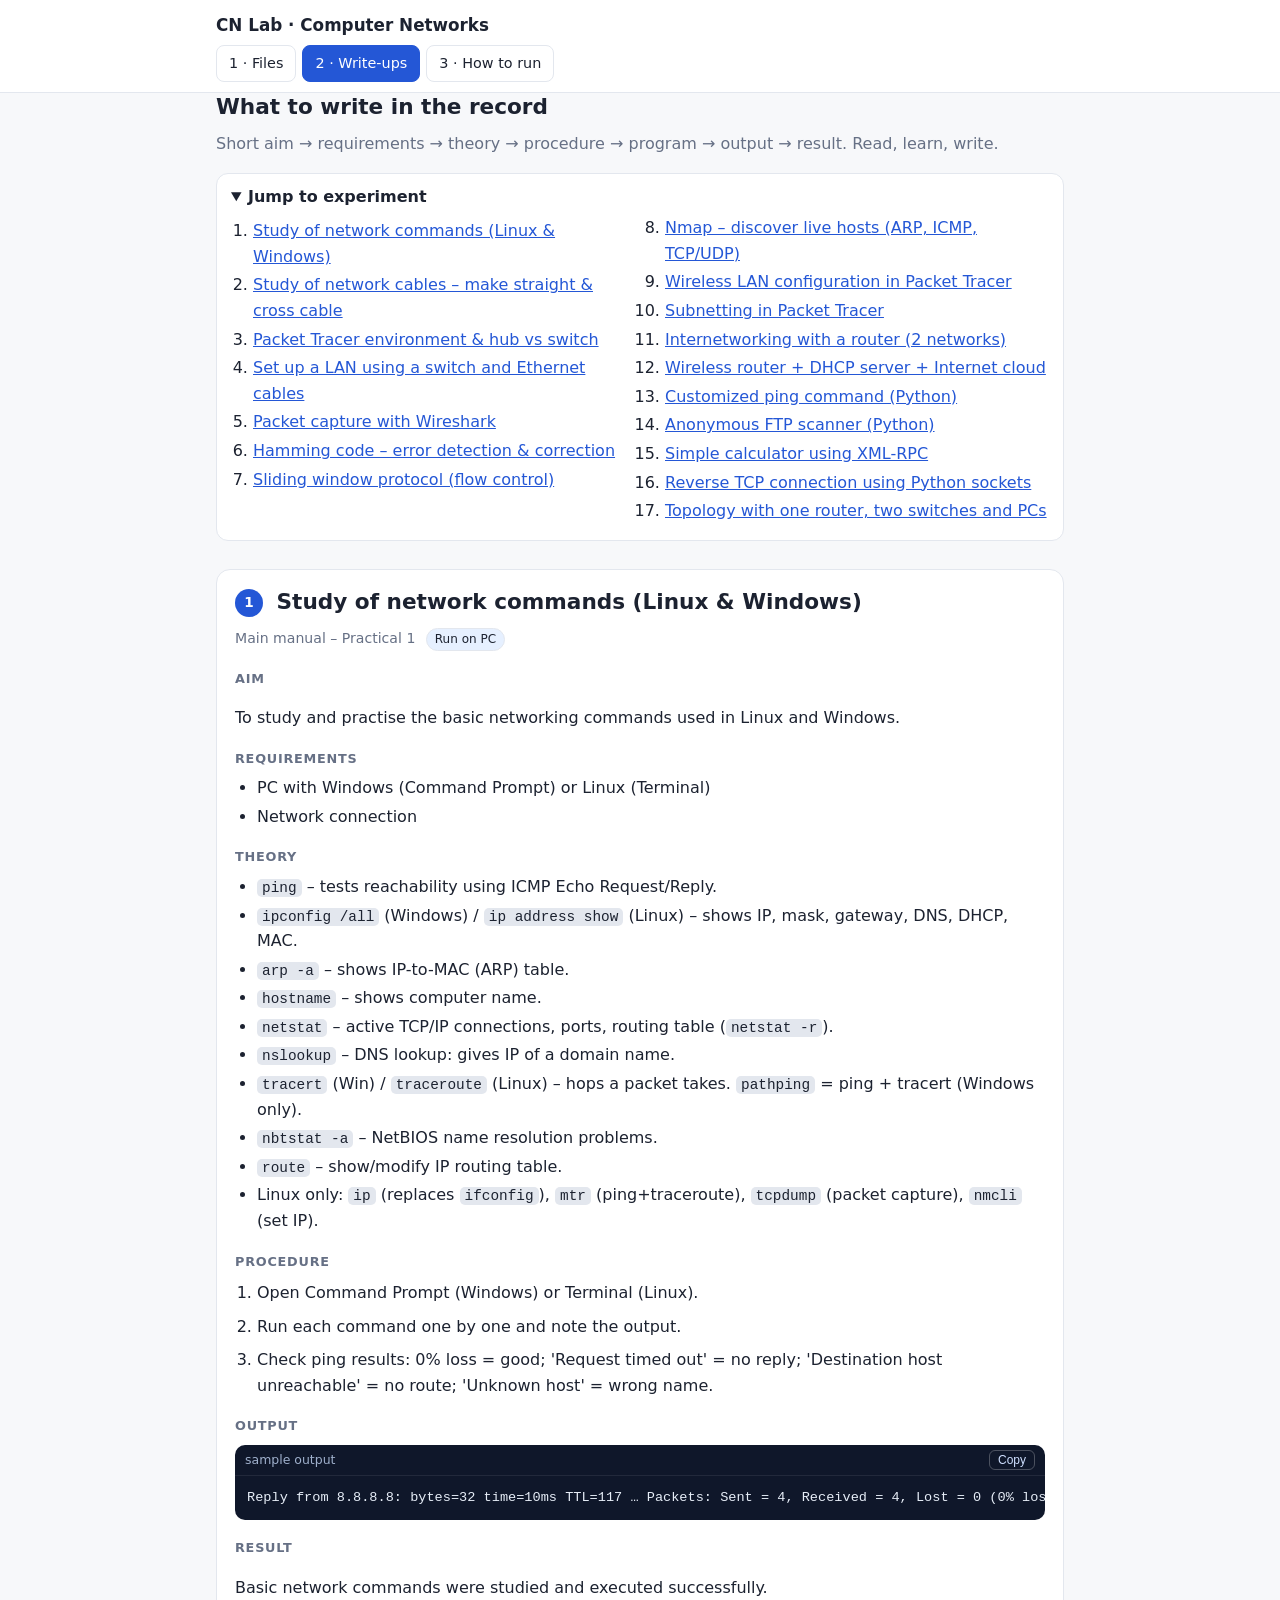
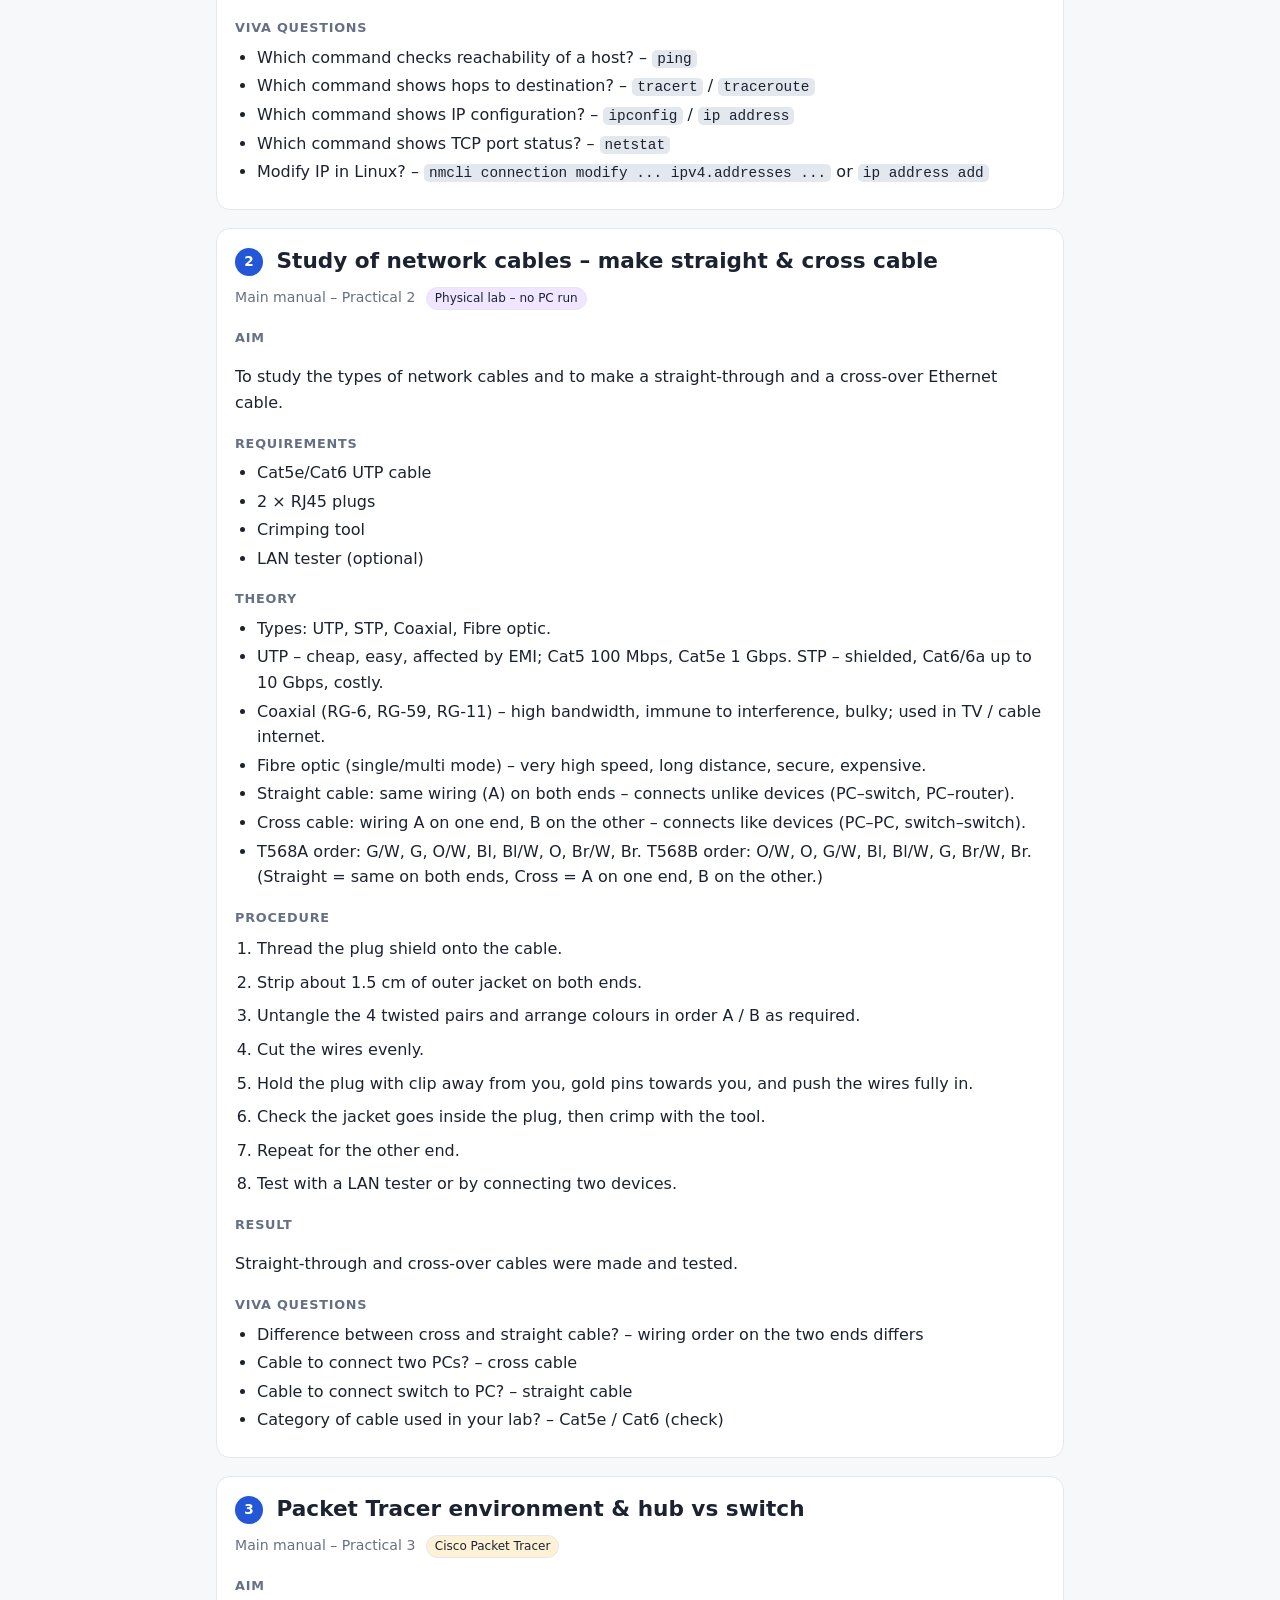
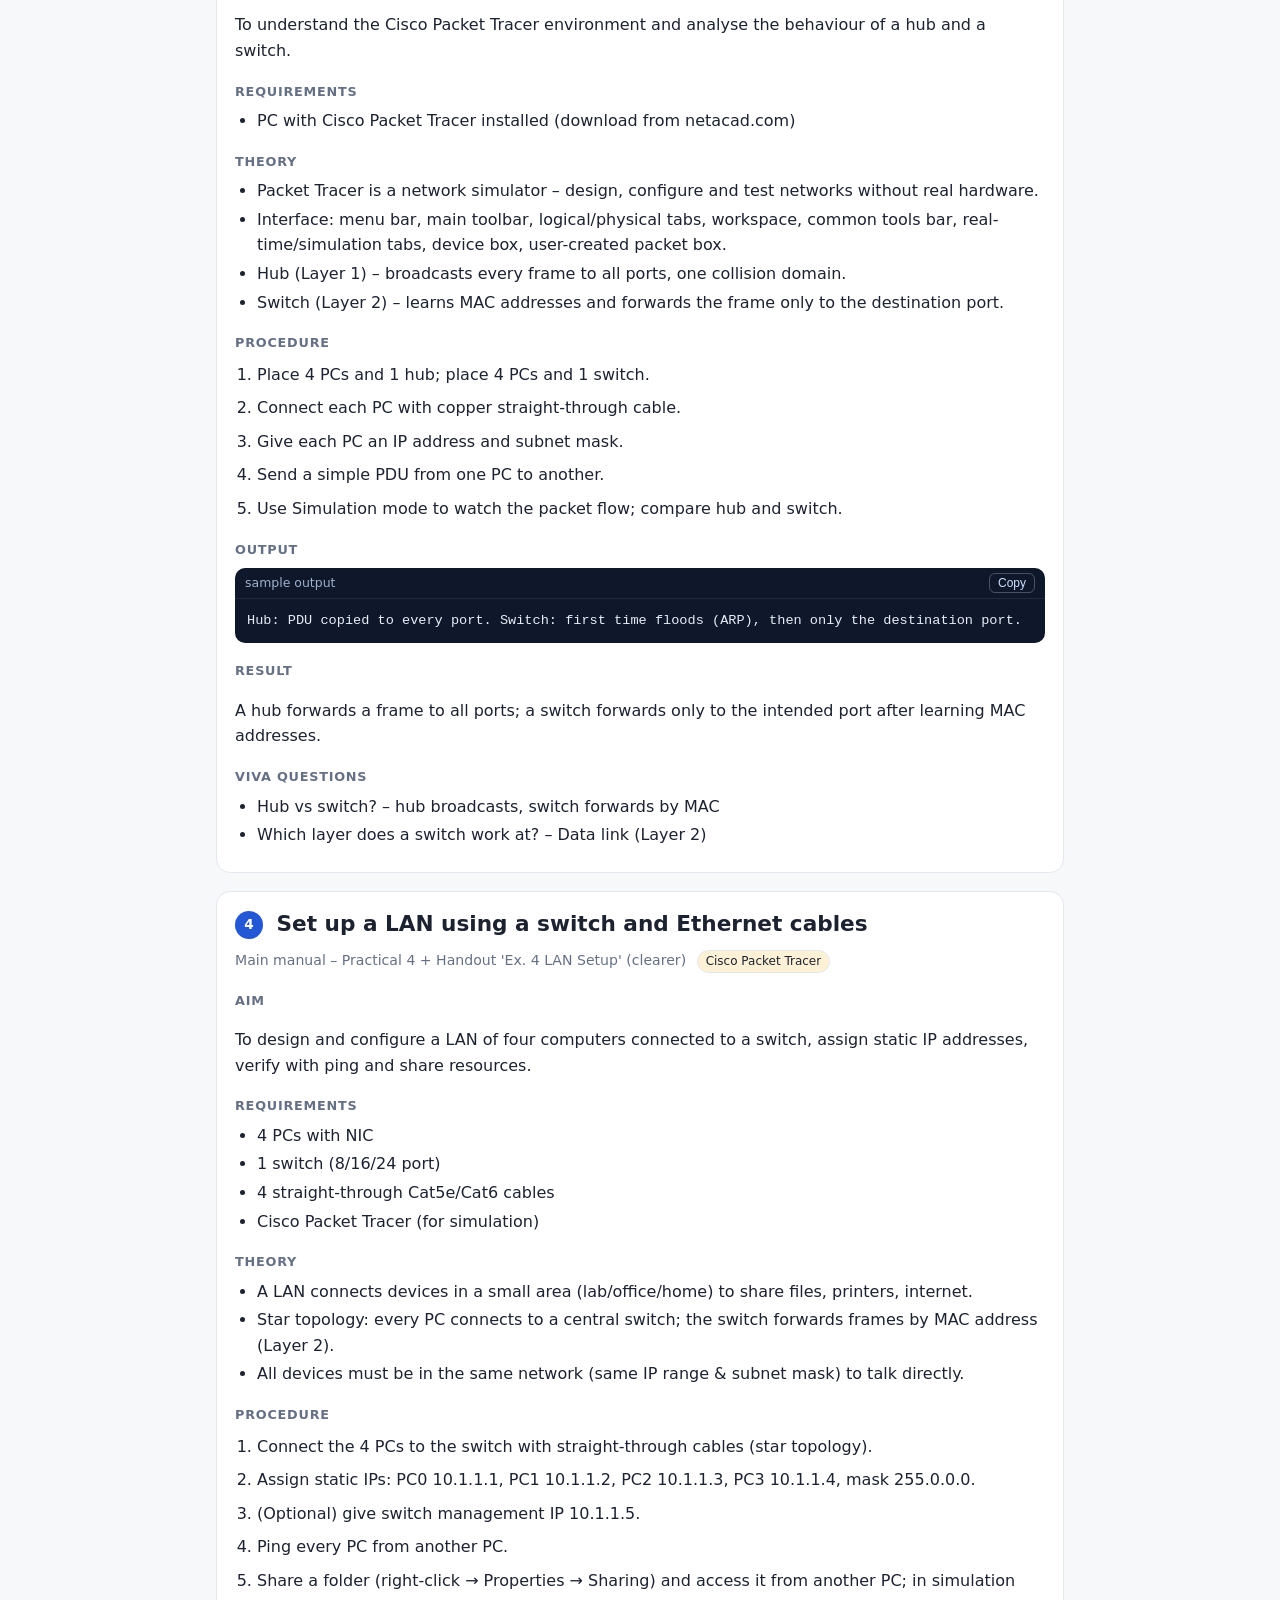
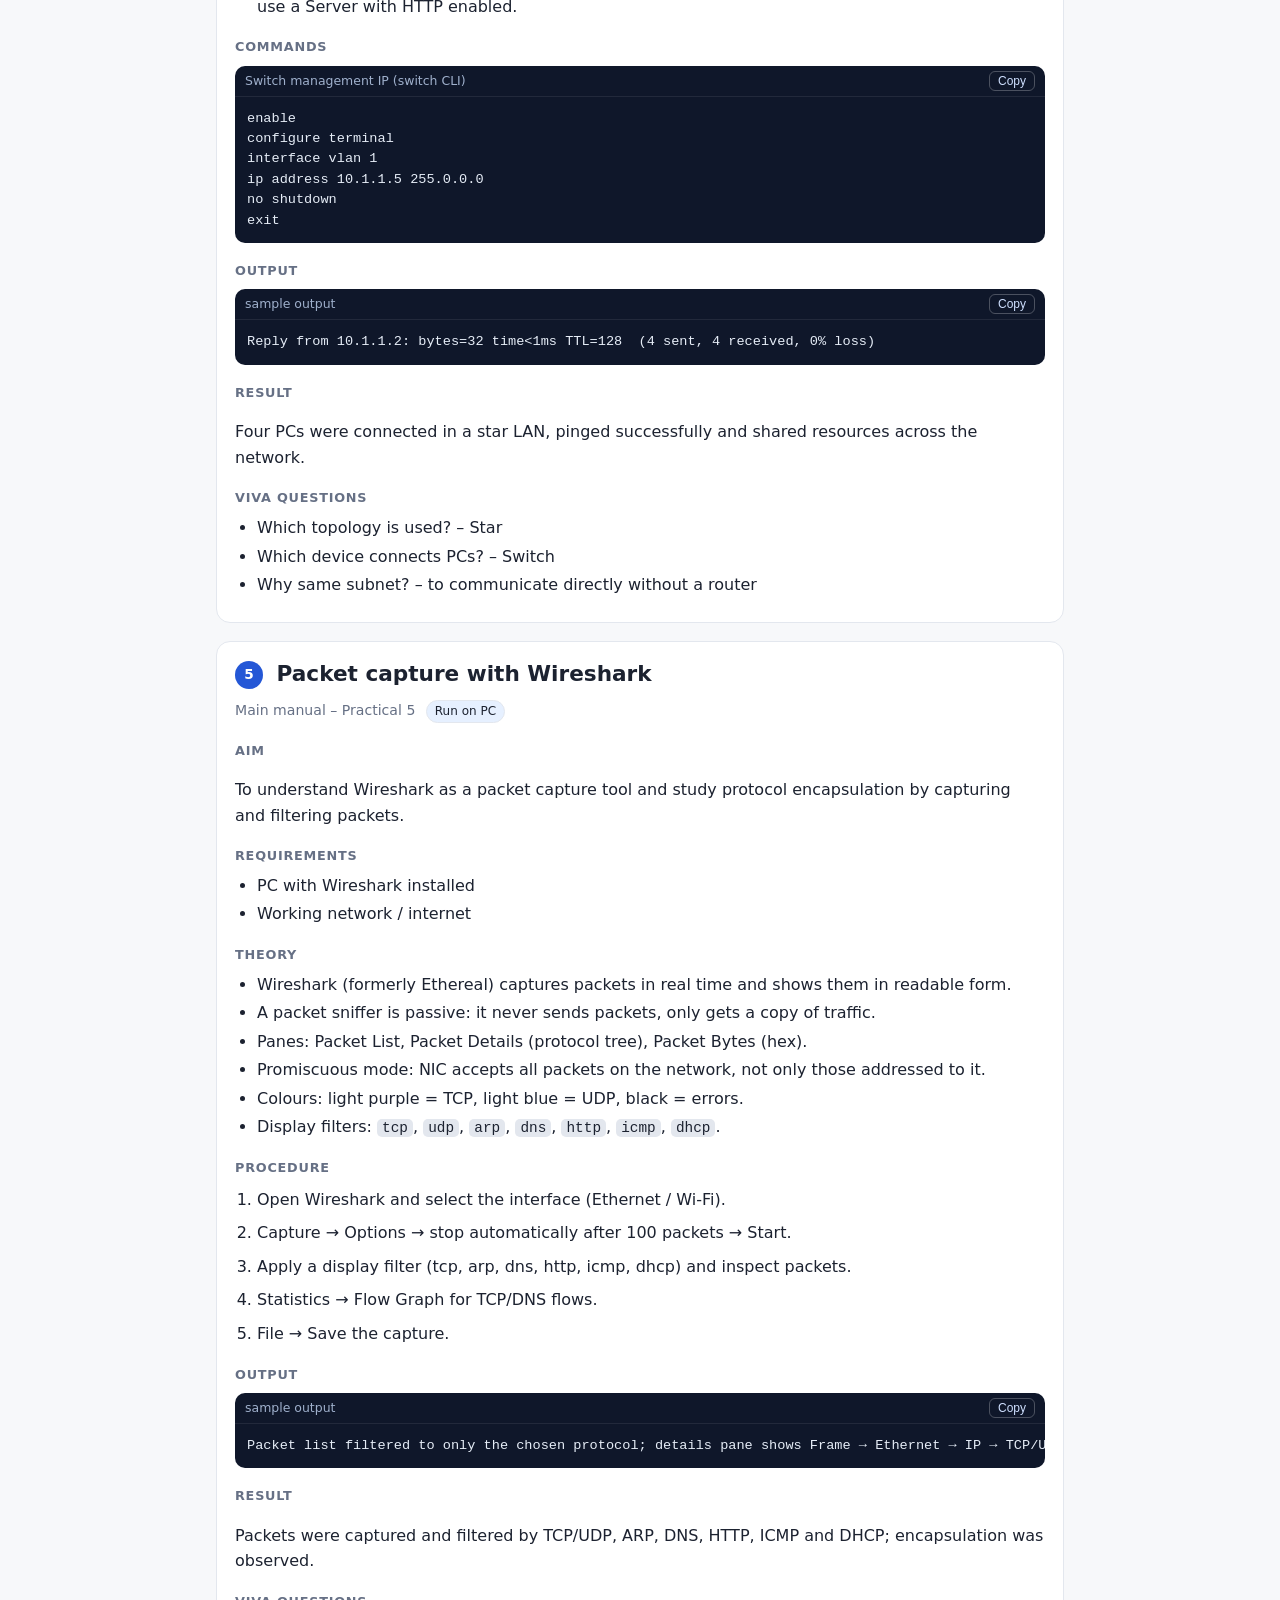
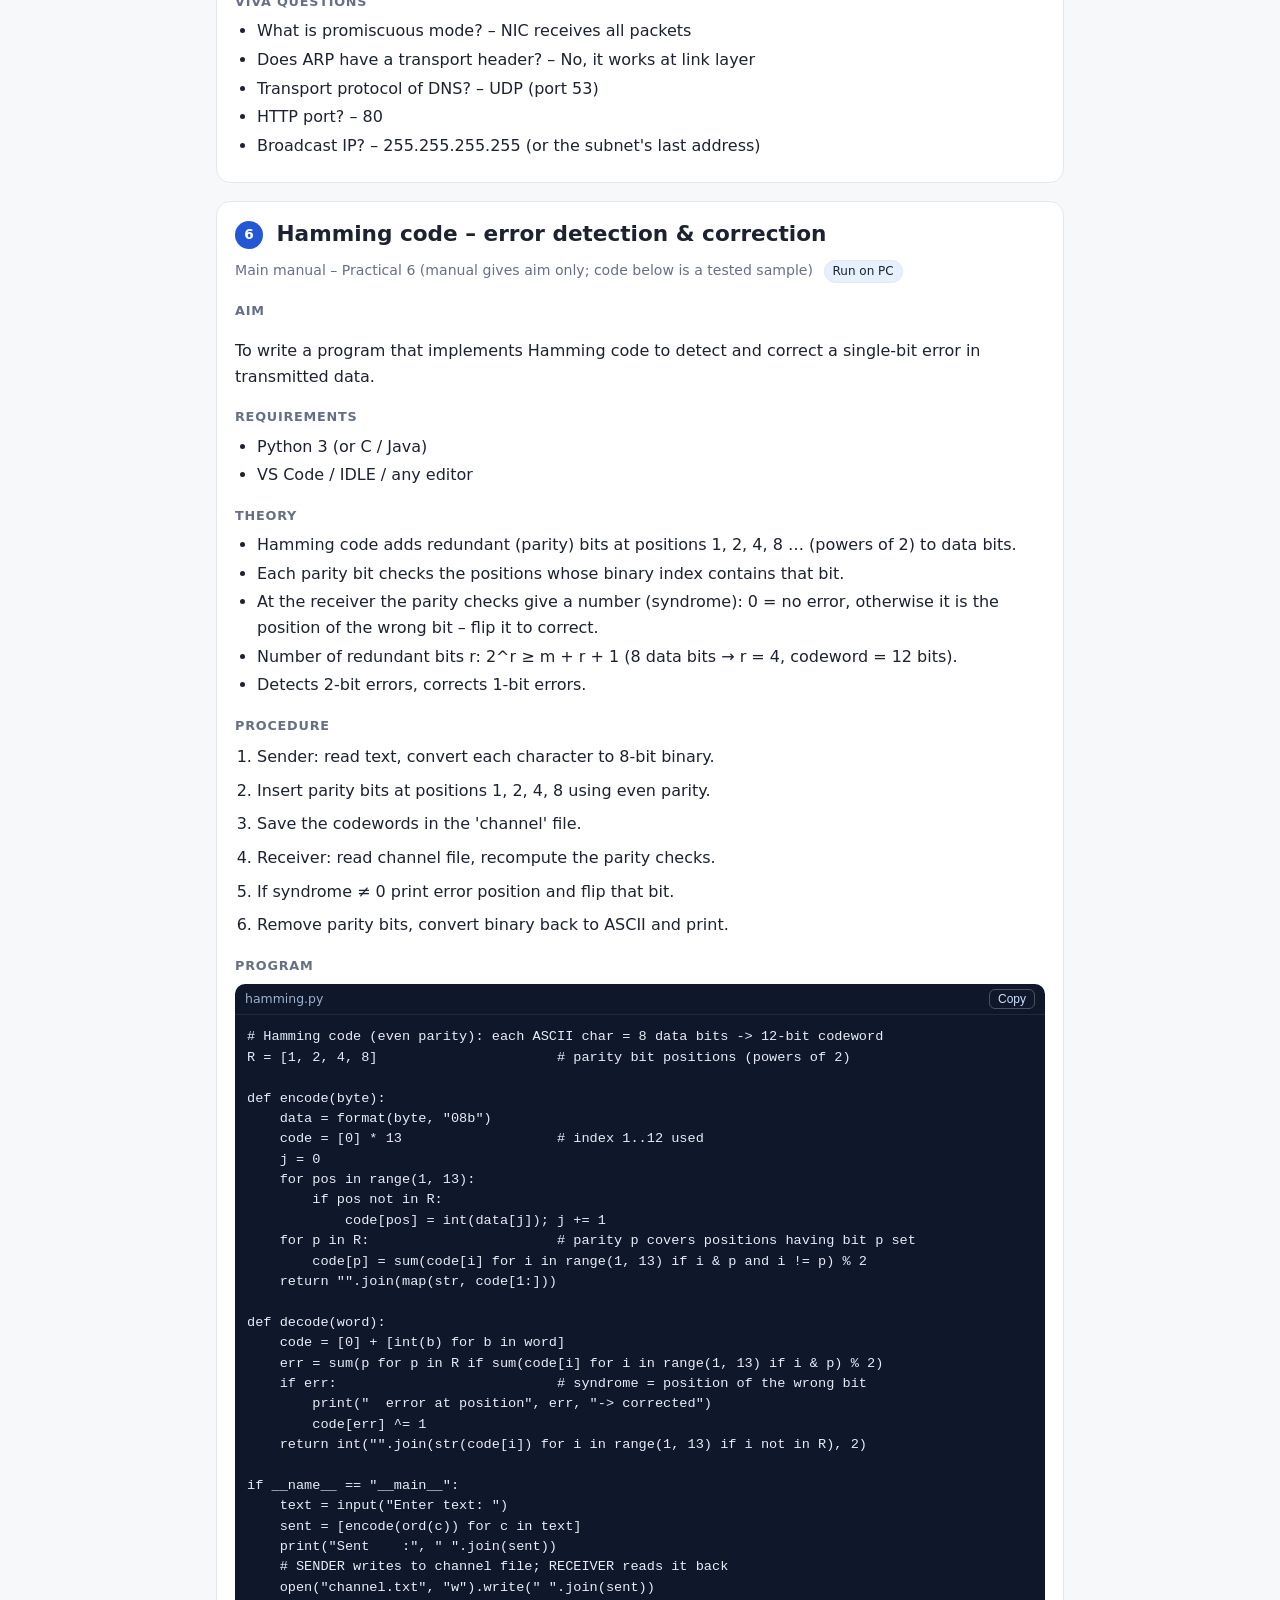
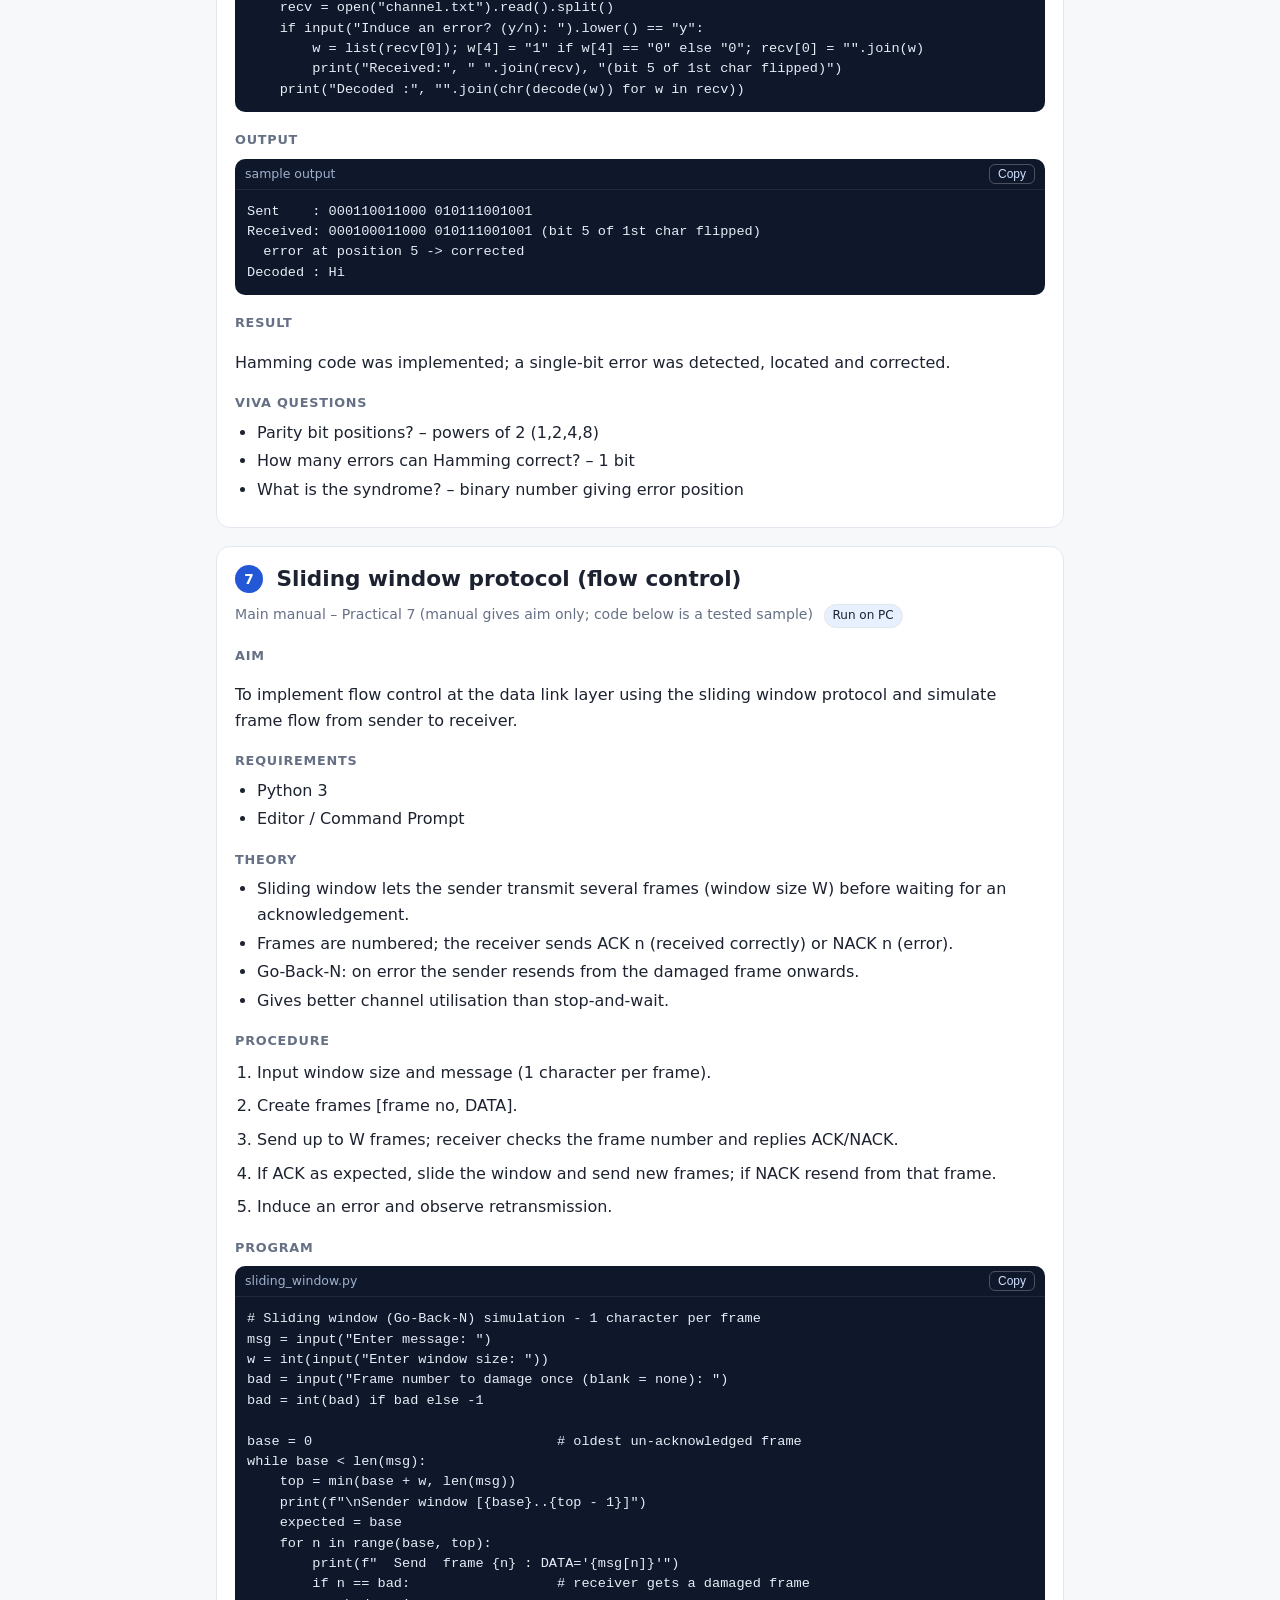
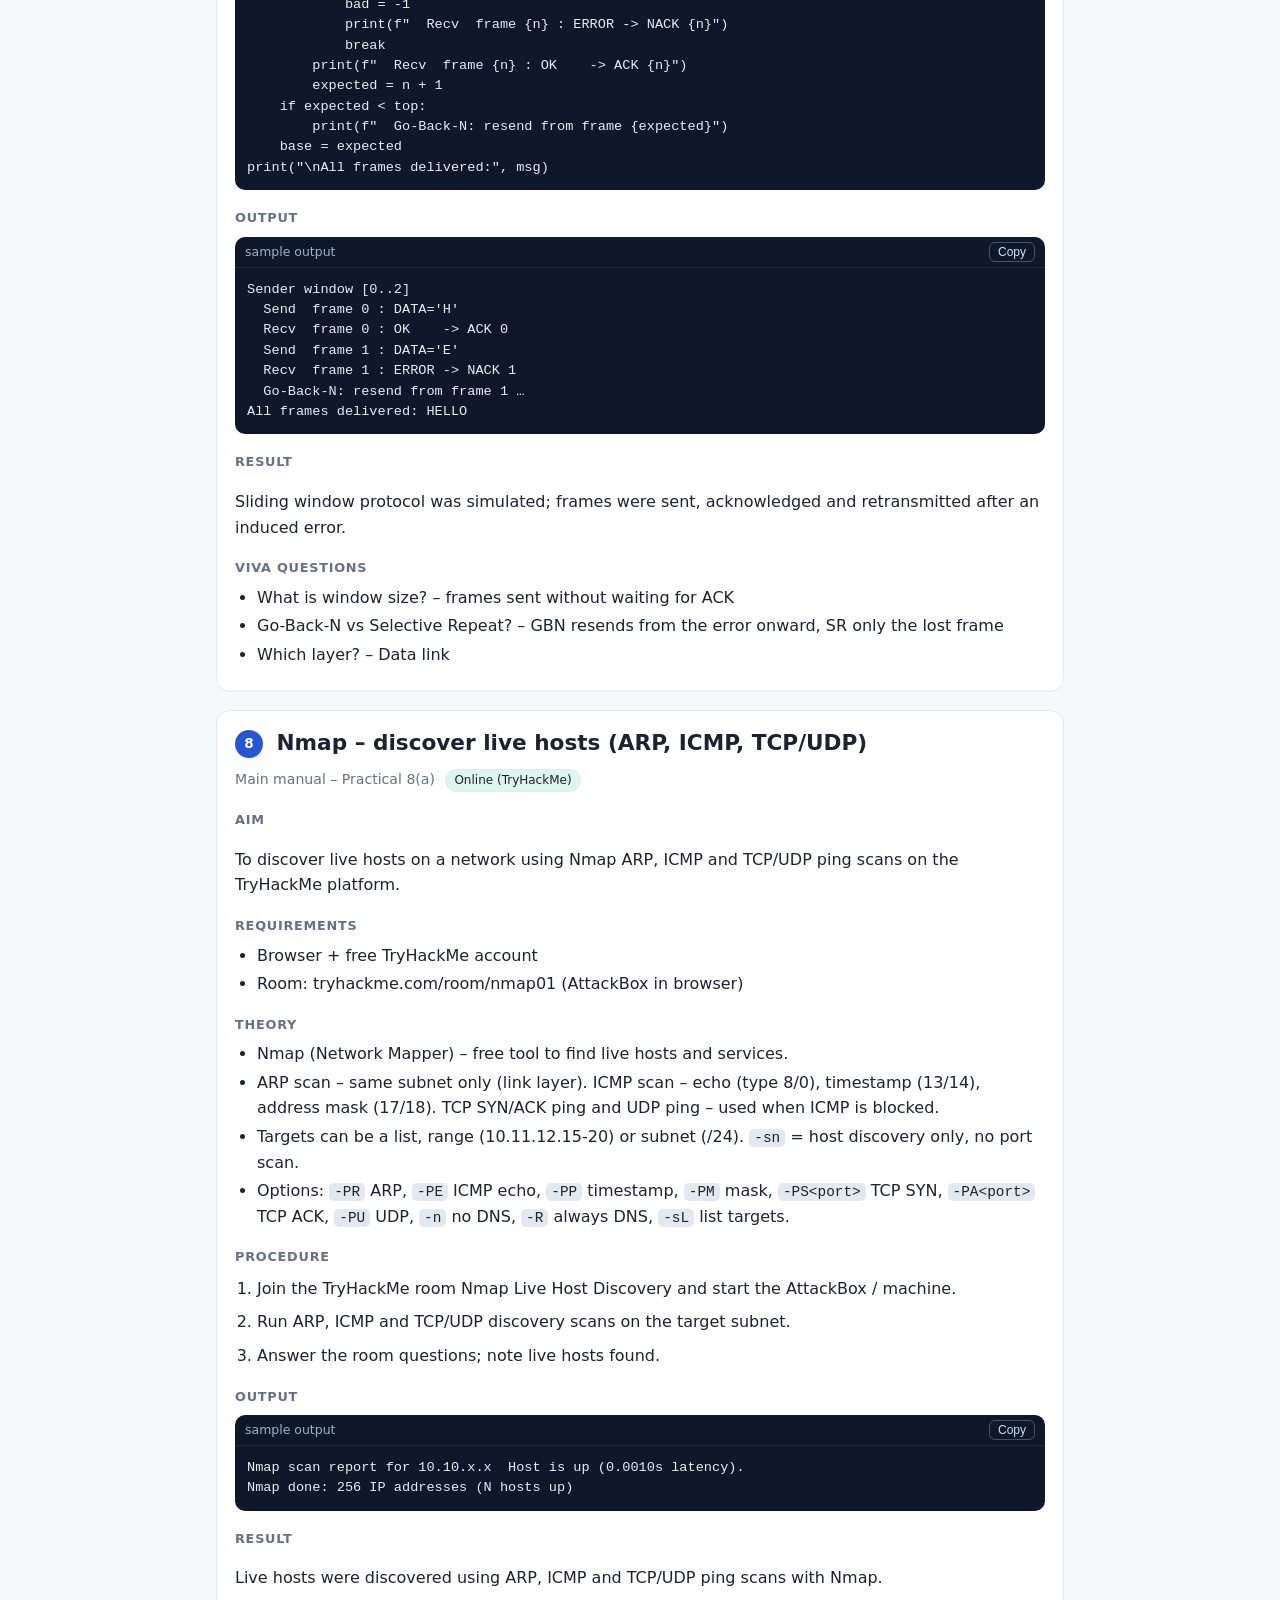
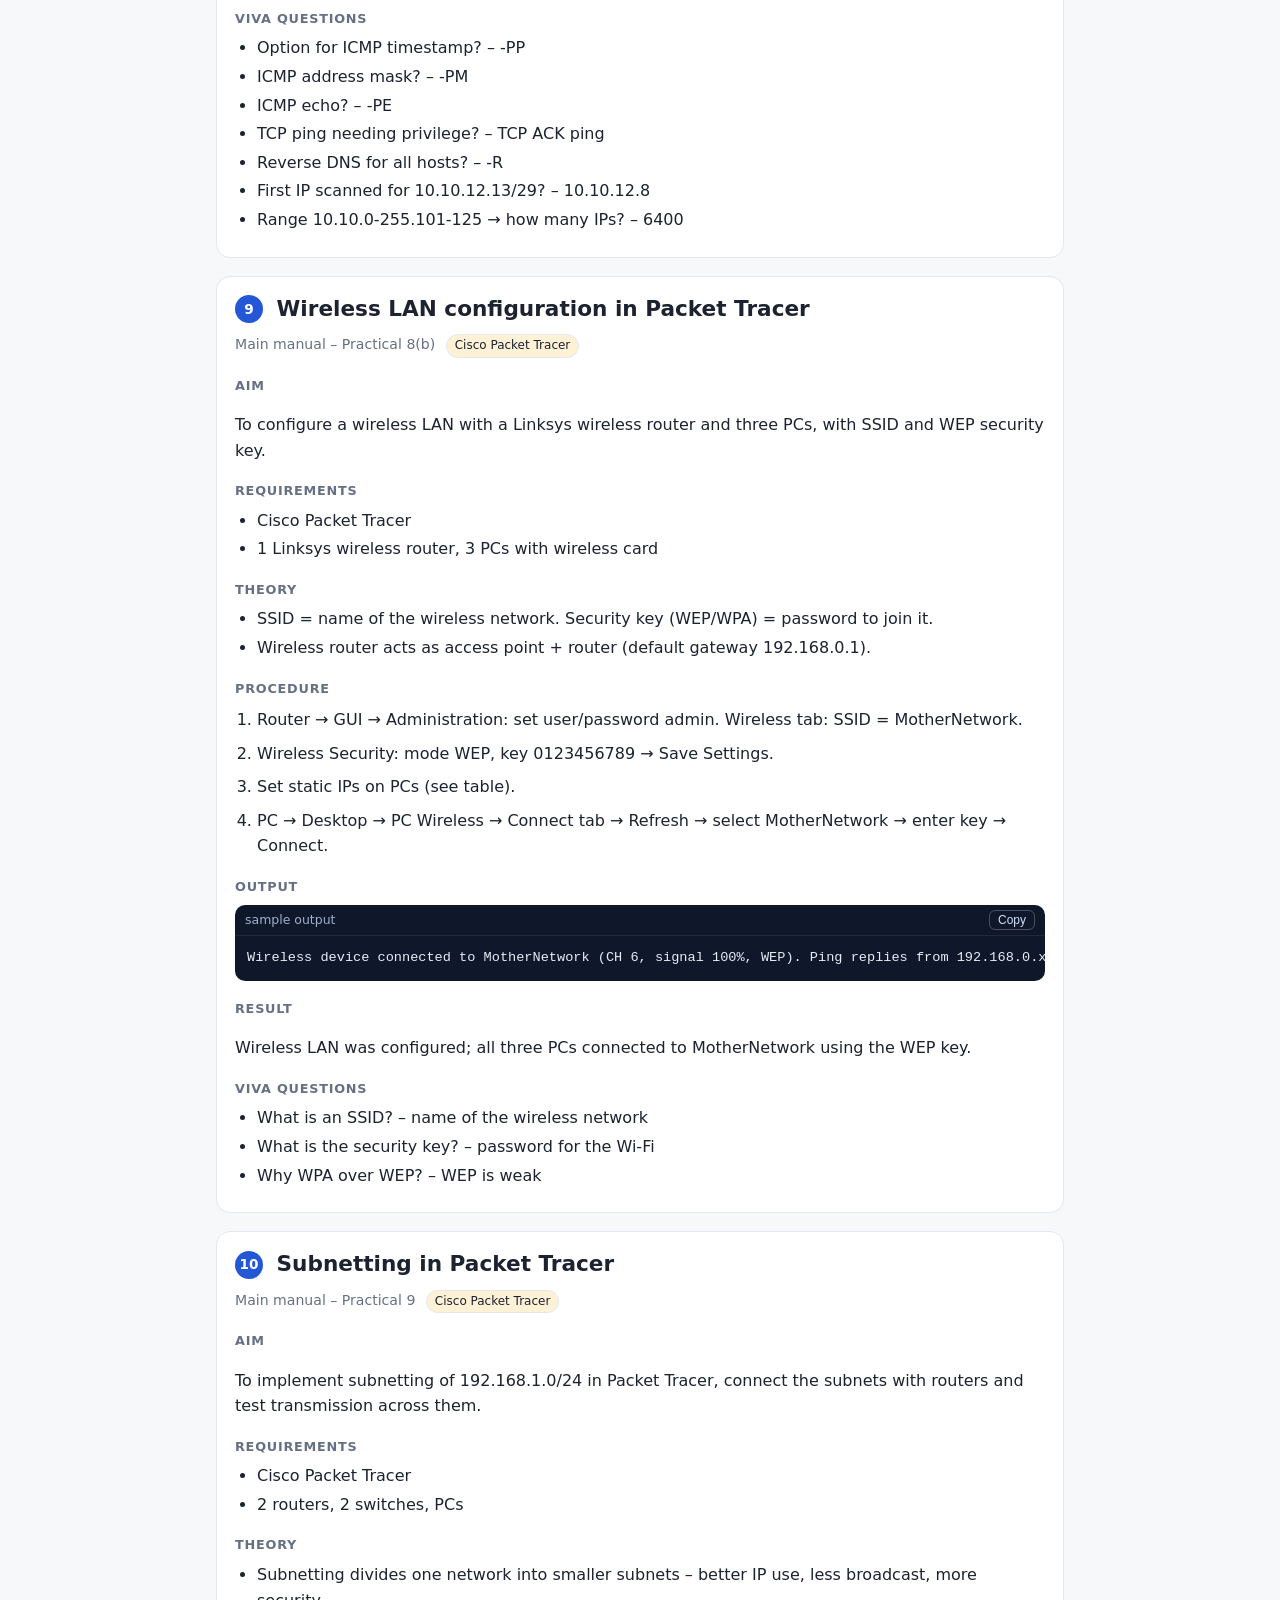
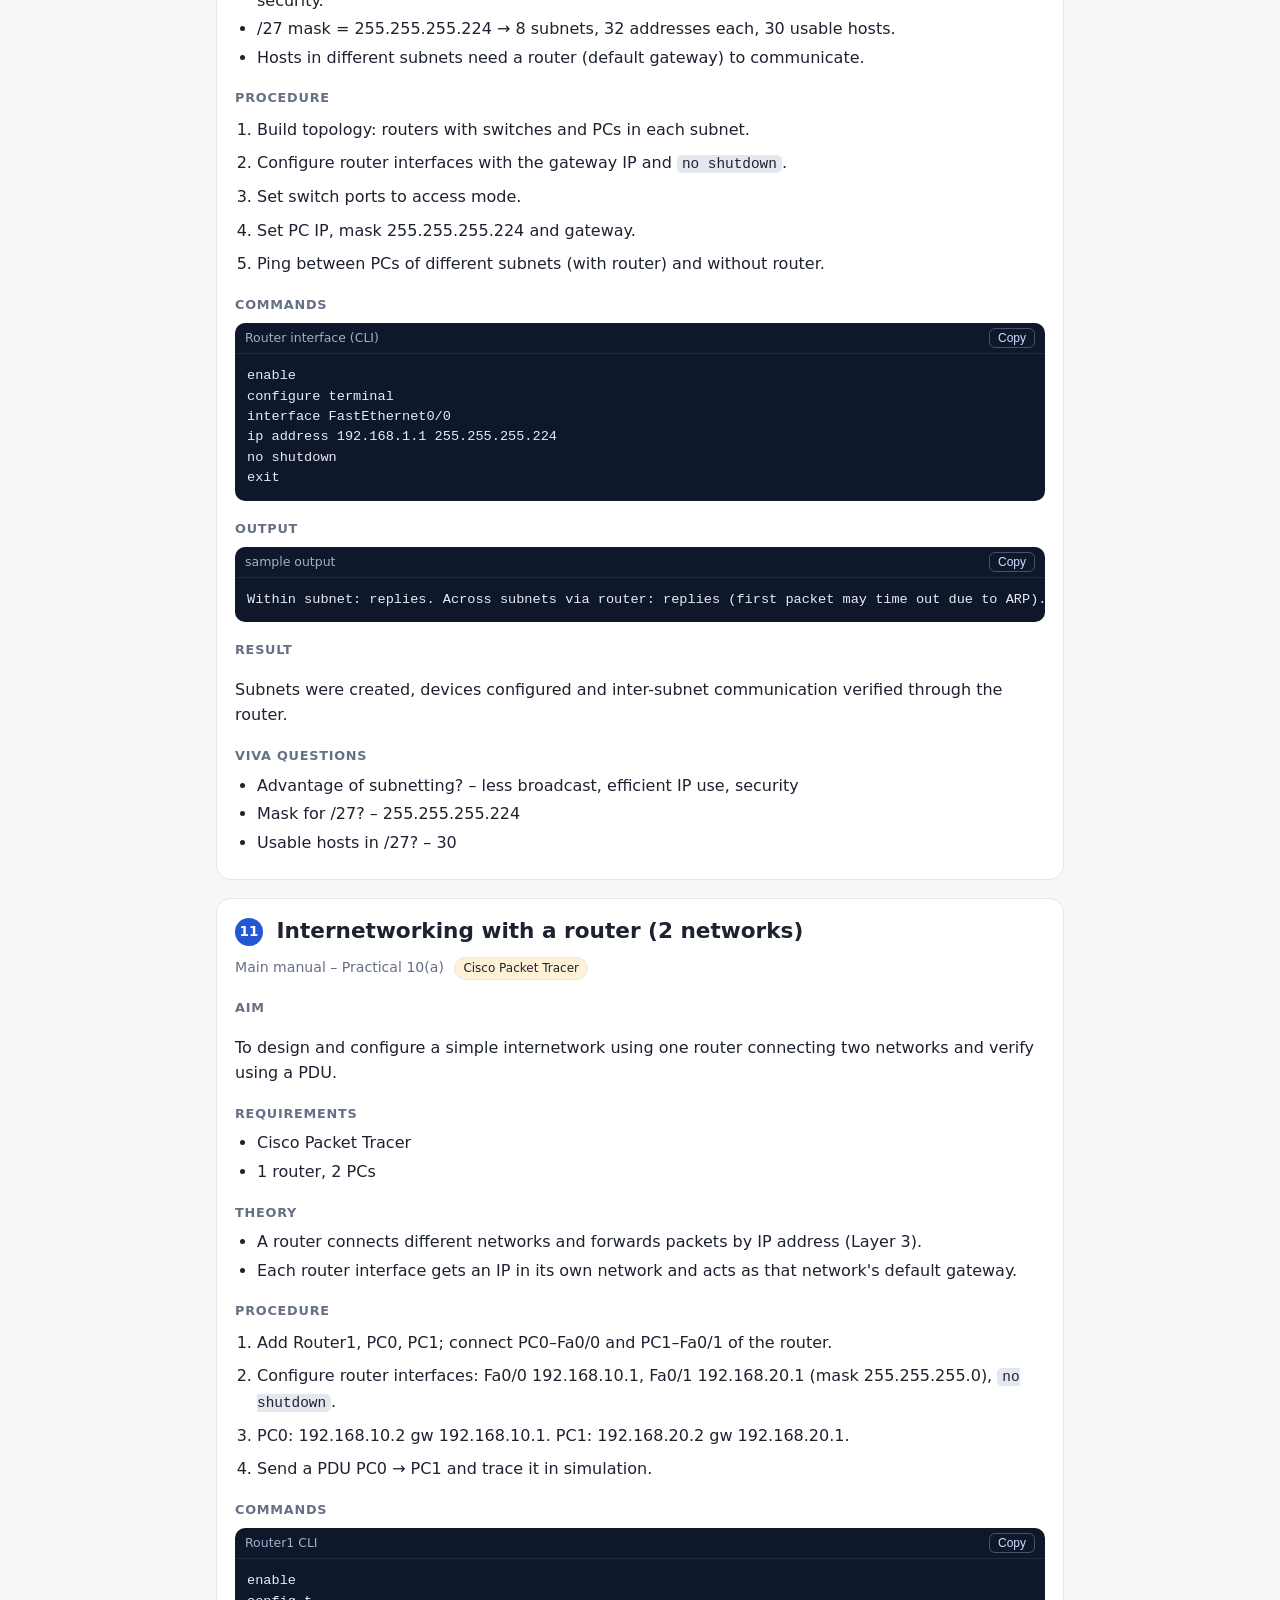
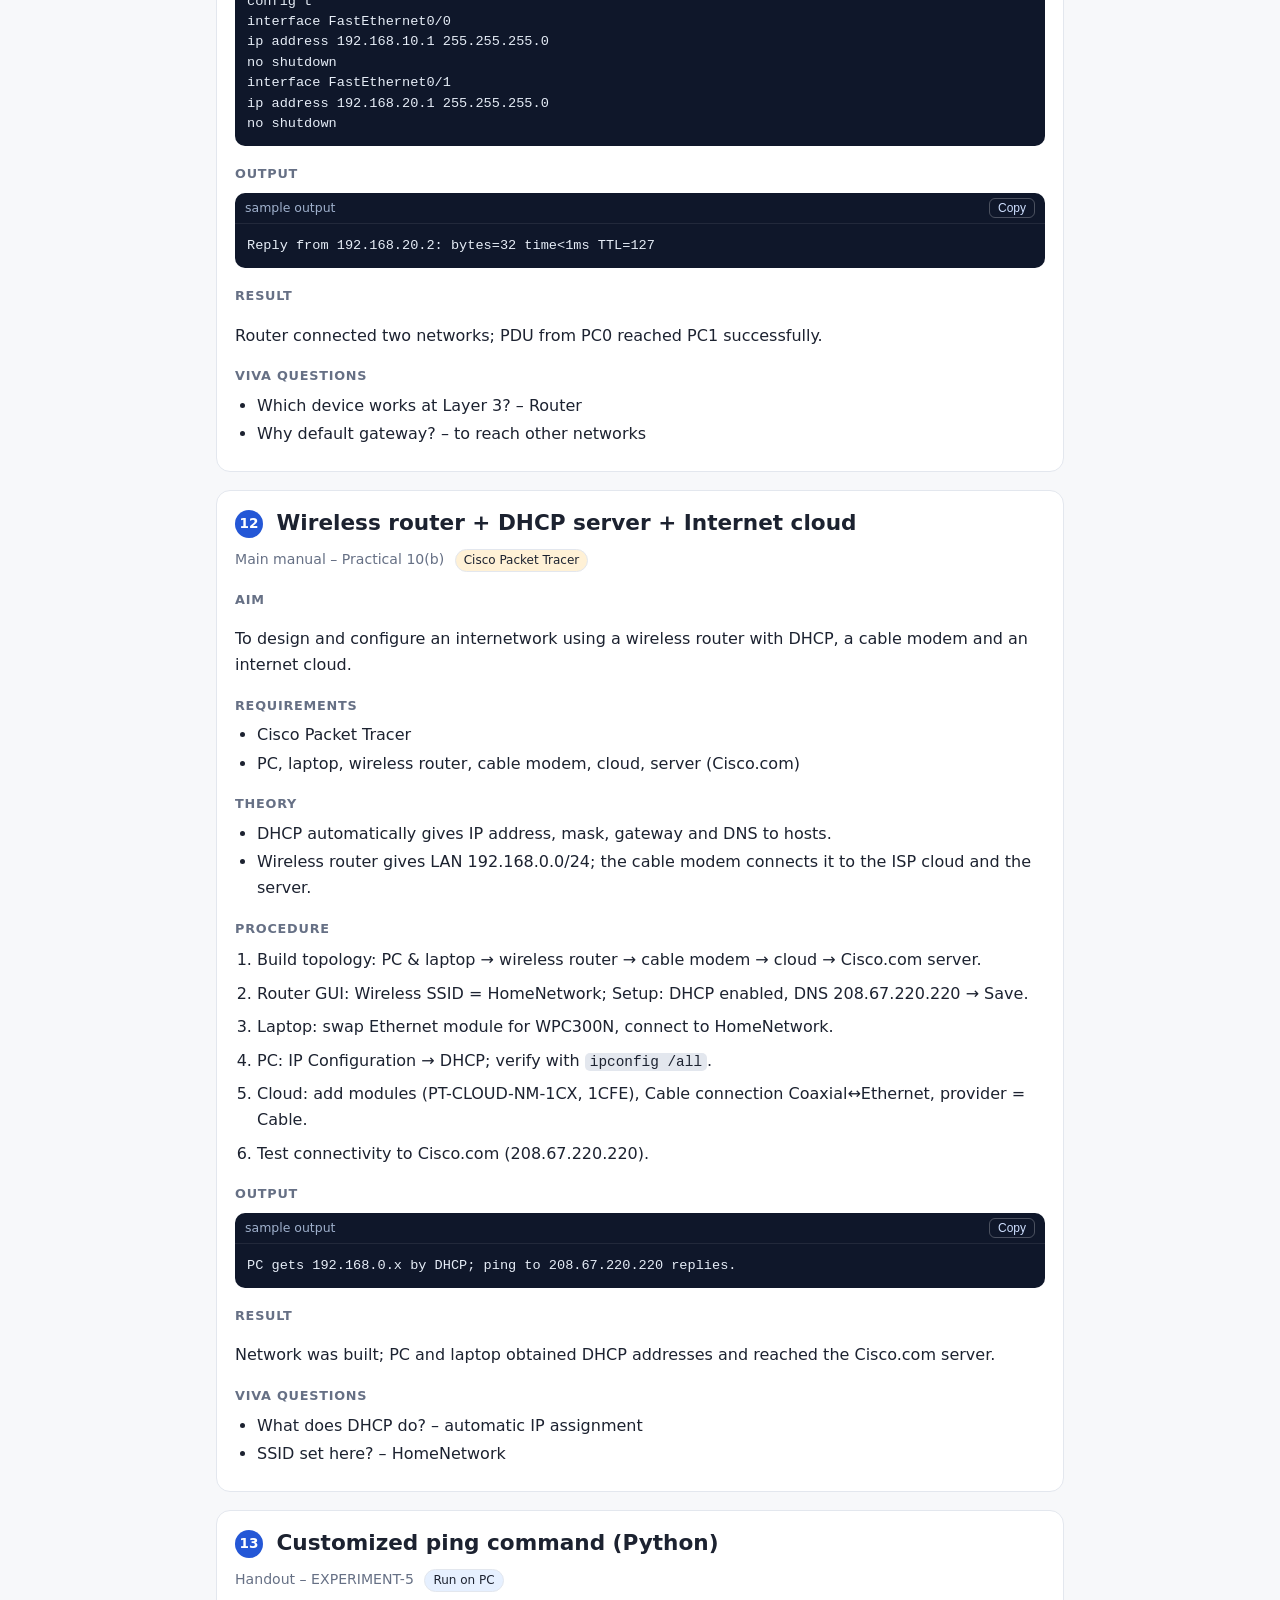
==== notes.html @ e19a977f "Add CN lab PDFs, write-ups and run steps Co-Authored-By: Claude Sonnet 5.5 <noreply@anthropic.com>" ====
<!doctype html>
<html lang="en"><head><meta charset="utf-8">
<meta name="viewport" content="width=device-width,initial-scale=1">
<title>CN Lab – Write-ups</title>
<meta name="description" content="Short aim, theory, procedure and result for each experiment">
<link rel="stylesheet" href="style.css">
</head><body>
<header><div class="wrap"><h1>CN Lab · Computer Networks</h1>
<nav><a href="index.html">1 · Files</a><a href="notes.html" class=on>2 · Write-ups</a><a href="steps.html">3 · How to run</a></nav></div></header>
<main class="wrap">

<section><h2>What to write in the record</h2>
<p class="lead">Short aim → requirements → theory → procedure → program → output → result. Read, learn, write.</p>
<details open><summary>Jump to experiment</summary><ol class="toc"><li><a href="#m1">Study of network commands (Linux &amp; Windows)</a></li><li><a href="#m2">Study of network cables – make straight &amp; cross cable</a></li><li><a href="#m3">Packet Tracer environment &amp; hub vs switch</a></li><li><a href="#m4">Set up a LAN using a switch and Ethernet cables</a></li><li><a href="#m5">Packet capture with Wireshark</a></li><li><a href="#m6">Hamming code – error detection &amp; correction</a></li><li><a href="#m7">Sliding window protocol (flow control)</a></li><li><a href="#m8">Nmap – discover live hosts (ARP, ICMP, TCP/UDP)</a></li><li><a href="#m9">Wireless LAN configuration in Packet Tracer</a></li><li><a href="#m10">Subnetting in Packet Tracer</a></li><li><a href="#m11">Internetworking with a router (2 networks)</a></li><li><a href="#m12">Wireless router + DHCP server + Internet cloud</a></li><li><a href="#h5">Customized ping command (Python)</a></li><li><a href="#h6">Anonymous FTP scanner (Python)</a></li><li><a href="#h7">Simple calculator using XML-RPC</a></li><li><a href="#h8">Reverse TCP connection using Python sockets</a></li><li><a href="#h9">Topology with one router, two switches and PCs</a></li></ol></details>
</section>
<article class="exp" id="m1"><h2><span class="num">1</span> Study of network commands (Linux &amp; Windows)</h2><p class="src">Main manual – Practical 1 <span class="tag k-pc">Run on PC</span></p><h3>Aim</h3><p>To study and practise the basic networking commands used in Linux and Windows.</p><h3>Requirements</h3><ul><li>PC with Windows (Command Prompt) or Linux (Terminal)</li><li>Network connection</li></ul><h3>Theory</h3><ul><li><code>ping</code> – tests reachability using ICMP Echo Request/Reply.</li><li><code>ipconfig /all</code> (Windows) / <code>ip address show</code> (Linux) – shows IP, mask, gateway, DNS, DHCP, MAC.</li><li><code>arp -a</code> – shows IP-to-MAC (ARP) table.</li><li><code>hostname</code> – shows computer name.</li><li><code>netstat</code> – active TCP/IP connections, ports, routing table (<code>netstat -r</code>).</li><li><code>nslookup</code> – DNS lookup: gives IP of a domain name.</li><li><code>tracert</code> (Win) / <code>traceroute</code> (Linux) – hops a packet takes. <code>pathping</code> = ping + tracert (Windows only).</li><li><code>nbtstat -a</code> – NetBIOS name resolution problems.</li><li><code>route</code> – show/modify IP routing table.</li><li>Linux only: <code>ip</code> (replaces <code>ifconfig</code>), <code>mtr</code> (ping+traceroute), <code>tcpdump</code> (packet capture), <code>nmcli</code> (set IP).</li></ul><h3>Procedure</h3><ol class='steps'><li>Open Command Prompt (Windows) or Terminal (Linux).</li><li>Run each command one by one and note the output.</li><li>Check ping results: 0% loss = good; 'Request timed out' = no reply; 'Destination host unreachable' = no route; 'Unknown host' = wrong name.</li></ol><h3>Output</h3><div class="code"><div class="code-h"><span>sample output</span><button type="button" class="copy">Copy</button></div><pre>Reply from 8.8.8.8: bytes=32 time=10ms TTL=117 … Packets: Sent = 4, Received = 4, Lost = 0 (0% loss)</pre></div><h3>Result</h3><p>Basic network commands were studied and executed successfully.</p><h3>Viva questions</h3><ul><li>Which command checks reachability of a host? – <code>ping</code></li><li>Which command shows hops to destination? – <code>tracert</code> / <code>traceroute</code></li><li>Which command shows IP configuration? – <code>ipconfig</code> / <code>ip address</code></li><li>Which command shows TCP port status? – <code>netstat</code></li><li>Modify IP in Linux? – <code>nmcli connection modify ... ipv4.addresses ...</code> or <code>ip address add</code></li></ul></article><article class="exp" id="m2"><h2><span class="num">2</span> Study of network cables – make straight &amp; cross cable</h2><p class="src">Main manual – Practical 2 <span class="tag k-ph">Physical lab – no PC run</span></p><h3>Aim</h3><p>To study the types of network cables and to make a straight-through and a cross-over Ethernet cable.</p><h3>Requirements</h3><ul><li>Cat5e/Cat6 UTP cable</li><li>2 × RJ45 plugs</li><li>Crimping tool</li><li>LAN tester (optional)</li></ul><h3>Theory</h3><ul><li>Types: UTP, STP, Coaxial, Fibre optic.</li><li>UTP – cheap, easy, affected by EMI; Cat5 100 Mbps, Cat5e 1 Gbps. STP – shielded, Cat6/6a up to 10 Gbps, costly.</li><li>Coaxial (RG-6, RG-59, RG-11) – high bandwidth, immune to interference, bulky; used in TV / cable internet.</li><li>Fibre optic (single/multi mode) – very high speed, long distance, secure, expensive.</li><li>Straight cable: same wiring (A) on both ends – connects unlike devices (PC–switch, PC–router).</li><li>Cross cable: wiring A on one end, B on the other – connects like devices (PC–PC, switch–switch).</li><li>T568A order: G/W, G, O/W, Bl, Bl/W, O, Br/W, Br. T568B order: O/W, O, G/W, Bl, Bl/W, G, Br/W, Br. (Straight = same on both ends, Cross = A on one end, B on the other.)</li></ul><h3>Procedure</h3><ol class='steps'><li>Thread the plug shield onto the cable.</li><li>Strip about 1.5 cm of outer jacket on both ends.</li><li>Untangle the 4 twisted pairs and arrange colours in order A / B as required.</li><li>Cut the wires evenly.</li><li>Hold the plug with clip away from you, gold pins towards you, and push the wires fully in.</li><li>Check the jacket goes inside the plug, then crimp with the tool.</li><li>Repeat for the other end.</li><li>Test with a LAN tester or by connecting two devices.</li></ol><h3>Result</h3><p>Straight-through and cross-over cables were made and tested.</p><h3>Viva questions</h3><ul><li>Difference between cross and straight cable? – wiring order on the two ends differs</li><li>Cable to connect two PCs? – cross cable</li><li>Cable to connect switch to PC? – straight cable</li><li>Category of cable used in your lab? – Cat5e / Cat6 (check)</li></ul></article><article class="exp" id="m3"><h2><span class="num">3</span> Packet Tracer environment &amp; hub vs switch</h2><p class="src">Main manual – Practical 3 <span class="tag k-pt">Cisco Packet Tracer</span></p><h3>Aim</h3><p>To understand the Cisco Packet Tracer environment and analyse the behaviour of a hub and a switch.</p><h3>Requirements</h3><ul><li>PC with Cisco Packet Tracer installed (download from netacad.com)</li></ul><h3>Theory</h3><ul><li>Packet Tracer is a network simulator – design, configure and test networks without real hardware.</li><li>Interface: menu bar, main toolbar, logical/physical tabs, workspace, common tools bar, real-time/simulation tabs, device box, user-created packet box.</li><li>Hub (Layer 1) – broadcasts every frame to all ports, one collision domain.</li><li>Switch (Layer 2) – learns MAC addresses and forwards the frame only to the destination port.</li></ul><h3>Procedure</h3><ol class='steps'><li>Place 4 PCs and 1 hub; place 4 PCs and 1 switch.</li><li>Connect each PC with copper straight-through cable.</li><li>Give each PC an IP address and subnet mask.</li><li>Send a simple PDU from one PC to another.</li><li>Use Simulation mode to watch the packet flow; compare hub and switch.</li></ol><h3>Output</h3><div class="code"><div class="code-h"><span>sample output</span><button type="button" class="copy">Copy</button></div><pre>Hub: PDU copied to every port. Switch: first time floods (ARP), then only the destination port.</pre></div><h3>Result</h3><p>A hub forwards a frame to all ports; a switch forwards only to the intended port after learning MAC addresses.</p><h3>Viva questions</h3><ul><li>Hub vs switch? – hub broadcasts, switch forwards by MAC</li><li>Which layer does a switch work at? – Data link (Layer 2)</li></ul></article><article class="exp" id="m4"><h2><span class="num">4</span> Set up a LAN using a switch and Ethernet cables</h2><p class="src">Main manual – Practical 4  +  Handout &#x27;Ex. 4 LAN Setup&#x27; (clearer) <span class="tag k-pt">Cisco Packet Tracer</span></p><h3>Aim</h3><p>To design and configure a LAN of four computers connected to a switch, assign static IP addresses, verify with ping and share resources.</p><h3>Requirements</h3><ul><li>4 PCs with NIC</li><li>1 switch (8/16/24 port)</li><li>4 straight-through Cat5e/Cat6 cables</li><li>Cisco Packet Tracer (for simulation)</li></ul><h3>Theory</h3><ul><li>A LAN connects devices in a small area (lab/office/home) to share files, printers, internet.</li><li>Star topology: every PC connects to a central switch; the switch forwards frames by MAC address (Layer 2).</li><li>All devices must be in the same network (same IP range &amp; subnet mask) to talk directly.</li></ul><h3>Procedure</h3><ol class='steps'><li>Connect the 4 PCs to the switch with straight-through cables (star topology).</li><li>Assign static IPs: PC0 10.1.1.1, PC1 10.1.1.2, PC2 10.1.1.3, PC3 10.1.1.4, mask 255.0.0.0.</li><li>(Optional) give switch management IP 10.1.1.5.</li><li>Ping every PC from another PC.</li><li>Share a folder (right-click → Properties → Sharing) and access it from another PC; in simulation use a Server with HTTP enabled.</li></ol><h3>Commands</h3><div class="code"><div class="code-h"><span>Switch management IP (switch CLI)</span><button type="button" class="copy">Copy</button></div><pre>enable
configure terminal
interface vlan 1
ip address 10.1.1.5 255.0.0.0
no shutdown
exit</pre></div><h3>Output</h3><div class="code"><div class="code-h"><span>sample output</span><button type="button" class="copy">Copy</button></div><pre>Reply from 10.1.1.2: bytes=32 time&lt;1ms TTL=128  (4 sent, 4 received, 0% loss)</pre></div><h3>Result</h3><p>Four PCs were connected in a star LAN, pinged successfully and shared resources across the network.</p><h3>Viva questions</h3><ul><li>Which topology is used? – Star</li><li>Which device connects PCs? – Switch</li><li>Why same subnet? – to communicate directly without a router</li></ul></article><article class="exp" id="m5"><h2><span class="num">5</span> Packet capture with Wireshark</h2><p class="src">Main manual – Practical 5 <span class="tag k-pc">Run on PC</span></p><h3>Aim</h3><p>To understand Wireshark as a packet capture tool and study protocol encapsulation by capturing and filtering packets.</p><h3>Requirements</h3><ul><li>PC with Wireshark installed</li><li>Working network / internet</li></ul><h3>Theory</h3><ul><li>Wireshark (formerly Ethereal) captures packets in real time and shows them in readable form.</li><li>A packet sniffer is passive: it never sends packets, only gets a copy of traffic.</li><li>Panes: Packet List, Packet Details (protocol tree), Packet Bytes (hex).</li><li>Promiscuous mode: NIC accepts all packets on the network, not only those addressed to it.</li><li>Colours: light purple = TCP, light blue = UDP, black = errors.</li><li>Display filters: <code>tcp</code>, <code>udp</code>, <code>arp</code>, <code>dns</code>, <code>http</code>, <code>icmp</code>, <code>dhcp</code>.</li></ul><h3>Procedure</h3><ol class='steps'><li>Open Wireshark and select the interface (Ethernet / Wi-Fi).</li><li>Capture → Options → stop automatically after 100 packets → Start.</li><li>Apply a display filter (tcp, arp, dns, http, icmp, dhcp) and inspect packets.</li><li>Statistics → Flow Graph for TCP/DNS flows.</li><li>File → Save the capture.</li></ol><h3>Output</h3><div class="code"><div class="code-h"><span>sample output</span><button type="button" class="copy">Copy</button></div><pre>Packet list filtered to only the chosen protocol; details pane shows Frame → Ethernet → IP → TCP/UDP → application layers.</pre></div><h3>Result</h3><p>Packets were captured and filtered by TCP/UDP, ARP, DNS, HTTP, ICMP and DHCP; encapsulation was observed.</p><h3>Viva questions</h3><ul><li>What is promiscuous mode? – NIC receives all packets</li><li>Does ARP have a transport header? – No, it works at link layer</li><li>Transport protocol of DNS? – UDP (port 53)</li><li>HTTP port? – 80</li><li>Broadcast IP? – 255.255.255.255 (or the subnet's last address)</li></ul></article><article class="exp" id="m6"><h2><span class="num">6</span> Hamming code – error detection &amp; correction</h2><p class="src">Main manual – Practical 6 (manual gives aim only; code below is a tested sample) <span class="tag k-pc">Run on PC</span></p><h3>Aim</h3><p>To write a program that implements Hamming code to detect and correct a single-bit error in transmitted data.</p><h3>Requirements</h3><ul><li>Python 3 (or C / Java)</li><li>VS Code / IDLE / any editor</li></ul><h3>Theory</h3><ul><li>Hamming code adds redundant (parity) bits at positions 1, 2, 4, 8 … (powers of 2) to data bits.</li><li>Each parity bit checks the positions whose binary index contains that bit.</li><li>At the receiver the parity checks give a number (syndrome): 0 = no error, otherwise it is the position of the wrong bit – flip it to correct.</li><li>Number of redundant bits r: 2^r ≥ m + r + 1 (8 data bits → r = 4, codeword = 12 bits).</li><li>Detects 2-bit errors, corrects 1-bit errors.</li></ul><h3>Procedure</h3><ol class='steps'><li>Sender: read text, convert each character to 8-bit binary.</li><li>Insert parity bits at positions 1, 2, 4, 8 using even parity.</li><li>Save the codewords in the 'channel' file.</li><li>Receiver: read channel file, recompute the parity checks.</li><li>If syndrome ≠ 0 print error position and flip that bit.</li><li>Remove parity bits, convert binary back to ASCII and print.</li></ol><h3>Program</h3><div class="code"><div class="code-h"><span>hamming.py</span><button type="button" class="copy">Copy</button></div><pre># Hamming code (even parity): each ASCII char = 8 data bits -&gt; 12-bit codeword
R = [1, 2, 4, 8]                      # parity bit positions (powers of 2)

def encode(byte):
    data = format(byte, &quot;08b&quot;)
    code = [0] * 13                   # index 1..12 used
    j = 0
    for pos in range(1, 13):
        if pos not in R:
            code[pos] = int(data[j]); j += 1
    for p in R:                       # parity p covers positions having bit p set
        code[p] = sum(code[i] for i in range(1, 13) if i &amp; p and i != p) % 2
    return &quot;&quot;.join(map(str, code[1:]))

def decode(word):
    code = [0] + [int(b) for b in word]
    err = sum(p for p in R if sum(code[i] for i in range(1, 13) if i &amp; p) % 2)
    if err:                           # syndrome = position of the wrong bit
        print(&quot;  error at position&quot;, err, &quot;-&gt; corrected&quot;)
        code[err] ^= 1
    return int(&quot;&quot;.join(str(code[i]) for i in range(1, 13) if i not in R), 2)

if __name__ == &quot;__main__&quot;:
    text = input(&quot;Enter text: &quot;)
    sent = [encode(ord(c)) for c in text]
    print(&quot;Sent    :&quot;, &quot; &quot;.join(sent))
    # SENDER writes to channel file; RECEIVER reads it back
    open(&quot;channel.txt&quot;, &quot;w&quot;).write(&quot; &quot;.join(sent))
    recv = open(&quot;channel.txt&quot;).read().split()
    if input(&quot;Induce an error? (y/n): &quot;).lower() == &quot;y&quot;:
        w = list(recv[0]); w[4] = &quot;1&quot; if w[4] == &quot;0&quot; else &quot;0&quot;; recv[0] = &quot;&quot;.join(w)
        print(&quot;Received:&quot;, &quot; &quot;.join(recv), &quot;(bit 5 of 1st char flipped)&quot;)
    print(&quot;Decoded :&quot;, &quot;&quot;.join(chr(decode(w)) for w in recv))</pre></div><h3>Output</h3><div class="code"><div class="code-h"><span>sample output</span><button type="button" class="copy">Copy</button></div><pre>Sent    : 000110011000 010111001001
Received: 000100011000 010111001001 (bit 5 of 1st char flipped)
  error at position 5 -&gt; corrected
Decoded : Hi</pre></div><h3>Result</h3><p>Hamming code was implemented; a single-bit error was detected, located and corrected.</p><h3>Viva questions</h3><ul><li>Parity bit positions? – powers of 2 (1,2,4,8)</li><li>How many errors can Hamming correct? – 1 bit</li><li>What is the syndrome? – binary number giving error position</li></ul></article><article class="exp" id="m7"><h2><span class="num">7</span> Sliding window protocol (flow control)</h2><p class="src">Main manual – Practical 7 (manual gives aim only; code below is a tested sample) <span class="tag k-pc">Run on PC</span></p><h3>Aim</h3><p>To implement flow control at the data link layer using the sliding window protocol and simulate frame flow from sender to receiver.</p><h3>Requirements</h3><ul><li>Python 3</li><li>Editor / Command Prompt</li></ul><h3>Theory</h3><ul><li>Sliding window lets the sender transmit several frames (window size W) before waiting for an acknowledgement.</li><li>Frames are numbered; the receiver sends ACK n (received correctly) or NACK n (error).</li><li>Go-Back-N: on error the sender resends from the damaged frame onwards.</li><li>Gives better channel utilisation than stop-and-wait.</li></ul><h3>Procedure</h3><ol class='steps'><li>Input window size and message (1 character per frame).</li><li>Create frames [frame no, DATA].</li><li>Send up to W frames; receiver checks the frame number and replies ACK/NACK.</li><li>If ACK as expected, slide the window and send new frames; if NACK resend from that frame.</li><li>Induce an error and observe retransmission.</li></ol><h3>Program</h3><div class="code"><div class="code-h"><span>sliding_window.py</span><button type="button" class="copy">Copy</button></div><pre># Sliding window (Go-Back-N) simulation - 1 character per frame
msg = input(&quot;Enter message: &quot;)
w = int(input(&quot;Enter window size: &quot;))
bad = input(&quot;Frame number to damage once (blank = none): &quot;)
bad = int(bad) if bad else -1

base = 0                              # oldest un-acknowledged frame
while base &lt; len(msg):
    top = min(base + w, len(msg))
    print(f&quot;\nSender window [{base}..{top - 1}]&quot;)
    expected = base
    for n in range(base, top):
        print(f&quot;  Send  frame {n} : DATA=&#x27;{msg[n]}&#x27;&quot;)
        if n == bad:                  # receiver gets a damaged frame
            bad = -1
            print(f&quot;  Recv  frame {n} : ERROR -&gt; NACK {n}&quot;)
            break
        print(f&quot;  Recv  frame {n} : OK    -&gt; ACK {n}&quot;)
        expected = n + 1
    if expected &lt; top:
        print(f&quot;  Go-Back-N: resend from frame {expected}&quot;)
    base = expected
print(&quot;\nAll frames delivered:&quot;, msg)</pre></div><h3>Output</h3><div class="code"><div class="code-h"><span>sample output</span><button type="button" class="copy">Copy</button></div><pre>Sender window [0..2]
  Send  frame 0 : DATA=&#x27;H&#x27;
  Recv  frame 0 : OK    -&gt; ACK 0
  Send  frame 1 : DATA=&#x27;E&#x27;
  Recv  frame 1 : ERROR -&gt; NACK 1
  Go-Back-N: resend from frame 1 …
All frames delivered: HELLO</pre></div><h3>Result</h3><p>Sliding window protocol was simulated; frames were sent, acknowledged and retransmitted after an induced error.</p><h3>Viva questions</h3><ul><li>What is window size? – frames sent without waiting for ACK</li><li>Go-Back-N vs Selective Repeat? – GBN resends from the error onward, SR only the lost frame</li><li>Which layer? – Data link</li></ul></article><article class="exp" id="m8"><h2><span class="num">8</span> Nmap – discover live hosts (ARP, ICMP, TCP/UDP)</h2><p class="src">Main manual – Practical 8(a) <span class="tag k-on">Online (TryHackMe)</span></p><h3>Aim</h3><p>To discover live hosts on a network using Nmap ARP, ICMP and TCP/UDP ping scans on the TryHackMe platform.</p><h3>Requirements</h3><ul><li>Browser + free TryHackMe account</li><li>Room: tryhackme.com/room/nmap01 (AttackBox in browser)</li></ul><h3>Theory</h3><ul><li>Nmap (Network Mapper) – free tool to find live hosts and services.</li><li>ARP scan – same subnet only (link layer). ICMP scan – echo (type 8/0), timestamp (13/14), address mask (17/18). TCP SYN/ACK ping and UDP ping – used when ICMP is blocked.</li><li>Targets can be a list, range (10.11.12.15-20) or subnet (/24). <code>-sn</code> = host discovery only, no port scan.</li><li>Options: <code>-PR</code> ARP, <code>-PE</code> ICMP echo, <code>-PP</code> timestamp, <code>-PM</code> mask, <code>-PS&lt;port&gt;</code> TCP SYN, <code>-PA&lt;port&gt;</code> TCP ACK, <code>-PU</code> UDP, <code>-n</code> no DNS, <code>-R</code> always DNS, <code>-sL</code> list targets.</li></ul><h3>Procedure</h3><ol class='steps'><li>Join the TryHackMe room Nmap Live Host Discovery and start the AttackBox / machine.</li><li>Run ARP, ICMP and TCP/UDP discovery scans on the target subnet.</li><li>Answer the room questions; note live hosts found.</li></ol><h3>Output</h3><div class="code"><div class="code-h"><span>sample output</span><button type="button" class="copy">Copy</button></div><pre>Nmap scan report for 10.10.x.x  Host is up (0.0010s latency).
Nmap done: 256 IP addresses (N hosts up)</pre></div><h3>Result</h3><p>Live hosts were discovered using ARP, ICMP and TCP/UDP ping scans with Nmap.</p><h3>Viva questions</h3><ul><li>Option for ICMP timestamp? – -PP</li><li>ICMP address mask? – -PM</li><li>ICMP echo? – -PE</li><li>TCP ping needing privilege? – TCP ACK ping</li><li>Reverse DNS for all hosts? – -R</li><li>First IP scanned for 10.10.12.13/29? – 10.10.12.8</li><li>Range 10.10.0-255.101-125 → how many IPs? – 6400</li></ul></article><article class="exp" id="m9"><h2><span class="num">9</span> Wireless LAN configuration in Packet Tracer</h2><p class="src">Main manual – Practical 8(b) <span class="tag k-pt">Cisco Packet Tracer</span></p><h3>Aim</h3><p>To configure a wireless LAN with a Linksys wireless router and three PCs, with SSID and WEP security key.</p><h3>Requirements</h3><ul><li>Cisco Packet Tracer</li><li>1 Linksys wireless router, 3 PCs with wireless card</li></ul><h3>Theory</h3><ul><li>SSID = name of the wireless network. Security key (WEP/WPA) = password to join it.</li><li>Wireless router acts as access point + router (default gateway 192.168.0.1).</li></ul><h3>Procedure</h3><ol class='steps'><li>Router → GUI → Administration: set user/password admin. Wireless tab: SSID = MotherNetwork.</li><li>Wireless Security: mode WEP, key 0123456789 → Save Settings.</li><li>Set static IPs on PCs (see table).</li><li>PC → Desktop → PC Wireless → Connect tab → Refresh → select MotherNetwork → enter key → Connect.</li></ol><h3>Output</h3><div class="code"><div class="code-h"><span>sample output</span><button type="button" class="copy">Copy</button></div><pre>Wireless device connected to MotherNetwork (CH 6, signal 100%, WEP). Ping replies from 192.168.0.x.</pre></div><h3>Result</h3><p>Wireless LAN was configured; all three PCs connected to MotherNetwork using the WEP key.</p><h3>Viva questions</h3><ul><li>What is an SSID? – name of the wireless network</li><li>What is the security key? – password for the Wi-Fi</li><li>Why WPA over WEP? – WEP is weak</li></ul></article><article class="exp" id="m10"><h2><span class="num">10</span> Subnetting in Packet Tracer</h2><p class="src">Main manual – Practical 9 <span class="tag k-pt">Cisco Packet Tracer</span></p><h3>Aim</h3><p>To implement subnetting of 192.168.1.0/24 in Packet Tracer, connect the subnets with routers and test transmission across them.</p><h3>Requirements</h3><ul><li>Cisco Packet Tracer</li><li>2 routers, 2 switches, PCs</li></ul><h3>Theory</h3><ul><li>Subnetting divides one network into smaller subnets – better IP use, less broadcast, more security.</li><li>/27 mask = 255.255.255.224 → 8 subnets, 32 addresses each, 30 usable hosts.</li><li>Hosts in different subnets need a router (default gateway) to communicate.</li></ul><h3>Procedure</h3><ol class='steps'><li>Build topology: routers with switches and PCs in each subnet.</li><li>Configure router interfaces with the gateway IP and <code>no shutdown</code>.</li><li>Set switch ports to access mode.</li><li>Set PC IP, mask 255.255.255.224 and gateway.</li><li>Ping between PCs of different subnets (with router) and without router.</li></ol><h3>Commands</h3><div class="code"><div class="code-h"><span>Router interface (CLI)</span><button type="button" class="copy">Copy</button></div><pre>enable
configure terminal
interface FastEthernet0/0
ip address 192.168.1.1 255.255.255.224
no shutdown
exit</pre></div><h3>Output</h3><div class="code"><div class="code-h"><span>sample output</span><button type="button" class="copy">Copy</button></div><pre>Within subnet: replies. Across subnets via router: replies (first packet may time out due to ARP). Without router: Request timed out.</pre></div><h3>Result</h3><p>Subnets were created, devices configured and inter-subnet communication verified through the router.</p><h3>Viva questions</h3><ul><li>Advantage of subnetting? – less broadcast, efficient IP use, security</li><li>Mask for /27? – 255.255.255.224</li><li>Usable hosts in /27? – 30</li></ul></article><article class="exp" id="m11"><h2><span class="num">11</span> Internetworking with a router (2 networks)</h2><p class="src">Main manual – Practical 10(a) <span class="tag k-pt">Cisco Packet Tracer</span></p><h3>Aim</h3><p>To design and configure a simple internetwork using one router connecting two networks and verify using a PDU.</p><h3>Requirements</h3><ul><li>Cisco Packet Tracer</li><li>1 router, 2 PCs</li></ul><h3>Theory</h3><ul><li>A router connects different networks and forwards packets by IP address (Layer 3).</li><li>Each router interface gets an IP in its own network and acts as that network's default gateway.</li></ul><h3>Procedure</h3><ol class='steps'><li>Add Router1, PC0, PC1; connect PC0–Fa0/0 and PC1–Fa0/1 of the router.</li><li>Configure router interfaces: Fa0/0 192.168.10.1, Fa0/1 192.168.20.1 (mask 255.255.255.0), <code>no shutdown</code>.</li><li>PC0: 192.168.10.2 gw 192.168.10.1. PC1: 192.168.20.2 gw 192.168.20.1.</li><li>Send a PDU PC0 → PC1 and trace it in simulation.</li></ol><h3>Commands</h3><div class="code"><div class="code-h"><span>Router1 CLI</span><button type="button" class="copy">Copy</button></div><pre>enable
config t
interface FastEthernet0/0
ip address 192.168.10.1 255.255.255.0
no shutdown
interface FastEthernet0/1
ip address 192.168.20.1 255.255.255.0
no shutdown</pre></div><h3>Output</h3><div class="code"><div class="code-h"><span>sample output</span><button type="button" class="copy">Copy</button></div><pre>Reply from 192.168.20.2: bytes=32 time&lt;1ms TTL=127</pre></div><h3>Result</h3><p>Router connected two networks; PDU from PC0 reached PC1 successfully.</p><h3>Viva questions</h3><ul><li>Which device works at Layer 3? – Router</li><li>Why default gateway? – to reach other networks</li></ul></article><article class="exp" id="m12"><h2><span class="num">12</span> Wireless router + DHCP server + Internet cloud</h2><p class="src">Main manual – Practical 10(b) <span class="tag k-pt">Cisco Packet Tracer</span></p><h3>Aim</h3><p>To design and configure an internetwork using a wireless router with DHCP, a cable modem and an internet cloud.</p><h3>Requirements</h3><ul><li>Cisco Packet Tracer</li><li>PC, laptop, wireless router, cable modem, cloud, server (Cisco.com)</li></ul><h3>Theory</h3><ul><li>DHCP automatically gives IP address, mask, gateway and DNS to hosts.</li><li>Wireless router gives LAN 192.168.0.0/24; the cable modem connects it to the ISP cloud and the server.</li></ul><h3>Procedure</h3><ol class='steps'><li>Build topology: PC &amp; laptop → wireless router → cable modem → cloud → Cisco.com server.</li><li>Router GUI: Wireless SSID = HomeNetwork; Setup: DHCP enabled, DNS 208.67.220.220 → Save.</li><li>Laptop: swap Ethernet module for WPC300N, connect to HomeNetwork.</li><li>PC: IP Configuration → DHCP; verify with <code>ipconfig /all</code>.</li><li>Cloud: add modules (PT-CLOUD-NM-1CX, 1CFE), Cable connection Coaxial↔Ethernet, provider = Cable.</li><li>Test connectivity to Cisco.com (208.67.220.220).</li></ol><h3>Output</h3><div class="code"><div class="code-h"><span>sample output</span><button type="button" class="copy">Copy</button></div><pre>PC gets 192.168.0.x by DHCP; ping to 208.67.220.220 replies.</pre></div><h3>Result</h3><p>Network was built; PC and laptop obtained DHCP addresses and reached the Cisco.com server.</p><h3>Viva questions</h3><ul><li>What does DHCP do? – automatic IP assignment</li><li>SSID set here? – HomeNetwork</li></ul></article><article class="exp" id="h5"><h2><span class="num">13</span> Customized ping command (Python)</h2><p class="src">Handout – EXPERIMENT-5 <span class="tag k-pc">Run on PC</span></p><h3>Aim</h3><p>To develop a customized Ping command in Python that checks connectivity of a server by ICMP echo and displays response time and status.</p><h3>Requirements</h3><ul><li>PC with Windows 10/11 or Ubuntu</li><li>Python 3.10+</li><li>VS Code / PyCharm</li><li>Command Prompt / Terminal</li></ul><h3>Theory</h3><ul><li>Ping tests whether a host is reachable using ICMP Echo Request/Reply.</li><li>Program accepts a host, sends 4 requests, shows reply time and packet loss, and prints Reachable / Unreachable.</li></ul><h3>Procedure</h3><ol class='steps'><li>Install Python (tick 'Add Python to PATH') and VS Code.</li><li>Create <code>ping.py</code>; import <code>subprocess</code> and <code>platform</code>.</li><li>Take hostname/IP from user and detect the OS.</li><li>Use <code>ping -n 4</code> (Windows) or <code>ping -c 4</code> (Linux/Mac).</li><li>Run it with <code>subprocess.run</code>, print output.</li><li>Check the return code: 0 = Reachable, else Unreachable.</li></ol><h3>Program</h3><div class="code"><div class="code-h"><span>ping.py</span><button type="button" class="copy">Copy</button></div><pre>import subprocess
import platform

print(&quot;=&quot; * 50)
print(&quot; Customized Ping Utility&quot;)
print(&quot;=&quot; * 50)
host = input(&quot;Enter Website or IP Address: &quot;)
system = platform.system()
if system == &quot;Windows&quot;:
    command = [&quot;ping&quot;, &quot;-n&quot;, &quot;4&quot;, host]
else:
    command = [&quot;ping&quot;, &quot;-c&quot;, &quot;4&quot;, host]
try:
    result = subprocess.run(command, capture_output=True, text=True)
    print(&quot;\nPing Results\n&quot;)
    print(result.stdout)
    if result.returncode == 0:
        print(&quot;Server Status : Reachable&quot;)
    else:
        print(&quot;Server Status : Unreachable&quot;)
except Exception as e:
    print(&quot;Error:&quot;, e)</pre></div><h3>Output</h3><div class="code"><div class="code-h"><span>sample output</span><button type="button" class="copy">Copy</button></div><pre>Enter Website or IP Address: google.com
… Packets: Sent = 4, Received = 4, Lost = 0 (0% loss)
Server Status : Reachable</pre></div><h3>Result</h3><p>Customized ping program was developed and server connectivity was tested.</p><h3>Viva questions</h3><ul><li>Protocol used by ping? – ICMP</li><li>What does return code 0 mean? – host reachable</li><li>Which module runs system commands? – subprocess</li></ul></article><article class="exp" id="h6"><h2><span class="num">14</span> Anonymous FTP scanner (Python)</h2><p class="src">Handout – EXPERIMENT-6 <span class="tag k-pc">Run on PC</span></p><h3>Aim</h3><p>To develop a Python anonymous FTP scanner using <code>ftplib</code> and check whether an FTP server allows anonymous login.</p><h3>Requirements</h3><ul><li>Windows/Linux PC</li><li>Python 3 (ftplib is built in)</li><li>An FTP server you are authorised to test</li></ul><h3>Theory</h3><ul><li>FTP (port 21) transfers files; some servers allow login with user 'anonymous' and any e-mail as password.</li><li>The scanner connects, tries anonymous login, and lists the directory if successful.</li><li>Use only on servers you own or are permitted to test.</li></ul><h3>Procedure</h3><ol class='steps'><li>Import <code>FTP</code> and <code>all_errors</code> from <code>ftplib</code>.</li><li>Connect to host:21 with timeout.</li><li>Try <code>login('anonymous', 'anonymous@example.com')</code>.</li><li>If it works, list files with <code>nlst()</code>; else print the error.</li><li>Close the connection.</li></ol><h3>Program</h3><div class="code"><div class="code-h"><span>ftp_scanner.py</span><button type="button" class="copy">Copy</button></div><pre>from ftplib import FTP
from ftplib import all_errors

def anonymous_ftp_scan(host, port=21):
    print(&quot;=&quot; * 50)
    print(&quot; ANONYMOUS FTP SCANNER&quot;)
    print(&quot;=&quot; * 50)
    print(f&quot;Target: {host}&quot;)
    print(f&quot;Port  : {port}&quot;)
    print()
    ftp = FTP()
    try:
        print(&quot;[1] Connecting to FTP server...&quot;)
        ftp.connect(host, port, timeout=10)
        print(&quot;[+] FTP server is reachable&quot;)
        print(&quot;[+] Server response:&quot;, ftp.getwelcome())
        print(&quot;\n[2] Testing anonymous login...&quot;)
        ftp.login(user=&quot;anonymous&quot;, passwd=&quot;anonymous@example.com&quot;)
        print(&quot;[+] Anonymous login SUCCESSFUL&quot;)
        print(&quot;[!] The FTP server permits anonymous access.&quot;)
        print(&quot;\n[3] Checking accessible directory...&quot;)
        files = ftp.nlst()
        if files:
            print(&quot;[+] Directory listing is available:&quot;)
            for item in files:
                print(&quot;   &quot;, item)
        else:
            print(&quot;[-] Directory is empty or listing is unavailable.&quot;)
        ftp.quit()
    except all_errors as error:
        print(&quot;[-] Anonymous login failed or FTP connection failed.&quot;)
        print(&quot;[!] Error:&quot;, error)
        try:
            ftp.close()
        except:
            pass

# Enter an authorized FTP server here
target = input(&quot;Enter FTP server address: &quot;)
anonymous_ftp_scan(target)</pre></div><h3>Output</h3><div class="code"><div class="code-h"><span>sample output</span><button type="button" class="copy">Copy</button></div><pre>[+] FTP server is reachable
[+] Anonymous login SUCCESSFUL   (or)   [-] Anonymous login failed …</pre></div><h3>Result</h3><p>Anonymous FTP scanner was developed and executed against an authorised server.</p><h3>Viva questions</h3><ul><li>Default FTP port? – 21</li><li>What is anonymous FTP? – login without an account</li><li>Library used? – ftplib</li></ul></article><article class="exp" id="h7"><h2><span class="num">15</span> Simple calculator using XML-RPC</h2><p class="src">Handout – Expt No 7 <span class="tag k-pc">Run on PC</span></p><h3>Aim</h3><p>To design, implement and verify a remote calculator using XML-RPC in Python (client–server).</p><h3>Requirements</h3><ul><li>Python 3</li><li>Two Command Prompt windows</li></ul><h3>Theory</h3><ul><li>RPC lets a client call a function that runs on a remote server as if it were local.</li><li>XML-RPC encodes the call as XML and sends it over HTTP.</li><li>Server registers functions; client uses <code>ServerProxy</code> to call them.</li></ul><h3>Procedure</h3><ol class='steps'><li>Server: import SimpleXMLRPCServer, define add/subtract/multiply/divide (divide checks zero).</li><li>Create server on localhost:8000, register functions, <code>serve_forever()</code>.</li><li>Client: connect with <code>xmlrpc.client.ServerProxy('http://localhost:8000/')</code>.</li><li>Read two numbers, call remote methods, print results.</li></ol><h3>Program</h3><div class="code"><div class="code-h"><span>calciserver.py</span><button type="button" class="copy">Copy</button></div><pre>from xmlrpc.server import SimpleXMLRPCServer

def add(a, b):
    return a + b

def subtract(a, b):
    return a - b

def multiply(a, b):
    return a * b

def divide(a, b):
    if b == 0:
        return &quot;Division by zero not allowed&quot;
    return a / b

server = SimpleXMLRPCServer((&quot;localhost&quot;, 8000))
print(&quot;XML-RPC Calculator Server Running on Port 8000...&quot;)
server.register_function(add, &quot;add&quot;)
server.register_function(subtract, &quot;subtract&quot;)
server.register_function(multiply, &quot;multiply&quot;)
server.register_function(divide, &quot;divide&quot;)
server.serve_forever()</pre></div><h3>Program</h3><div class="code"><div class="code-h"><span>calciclient.py</span><button type="button" class="copy">Copy</button></div><pre>import xmlrpc.client

proxy = xmlrpc.client.ServerProxy(&quot;http://localhost:8000/&quot;)
a = float(input(&quot;Enter First Number: &quot;))
b = float(input(&quot;Enter Second Number: &quot;))
print(&quot;\nAddition       =&quot;, proxy.add(a, b))
print(&quot;Subtraction    =&quot;, proxy.subtract(a, b))
print(&quot;Multiplication =&quot;, proxy.multiply(a, b))
print(&quot;Division       =&quot;, proxy.divide(a, b))</pre></div><h3>Output</h3><div class="code"><div class="code-h"><span>sample output</span><button type="button" class="copy">Copy</button></div><pre>Addition       = 14.0
Subtraction    = 6.0
Multiplication = 40.0
Division       = 2.5</pre></div><h3>Result</h3><p>XML-RPC calculator was executed; arithmetic functions were invoked remotely by the client.</p><h3>Viva questions</h3><ul><li>Port used? – 8000</li><li>Transport used by XML-RPC? – HTTP</li><li>Module for the server? – xmlrpc.server</li></ul></article><article class="exp" id="h8"><h2><span class="num">16</span> Reverse TCP connection using Python sockets</h2><p class="src">Handout – Experiment 8 <span class="tag k-pc">Run on PC</span></p><h3>Aim</h3><p>To implement a TCP socket based reverse-connection demo with a listener and a connector on localhost.</p><h3>Requirements</h3><ul><li>Python 3</li><li>Two Command Prompt windows</li></ul><h3>Theory</h3><ul><li>In a normal connection the client connects to a server. In a reverse connection the connector initiates the connection to the waiting listener.</li><li>TCP socket flow: socket → bind → listen → accept (listener); socket → connect (connector); send/recv; close.</li><li>This demo only exchanges messages on 127.0.0.1:5000 – no remote command execution.</li></ul><h3>Procedure</h3><ol class='steps'><li>Listener: create TCP socket, bind 127.0.0.1:5000, listen(1), accept.</li><li>Receive the message, send a reply, close.</li><li>Connector: create TCP socket, connect to 127.0.0.1:5000.</li><li>Send message, receive reply, print, close.</li></ol><h3>Program</h3><div class="code"><div class="code-h"><span>listener.py</span><button type="button" class="copy">Copy</button></div><pre>import socket

HOST = &quot;127.0.0.1&quot;
PORT = 5000

server = socket.socket(socket.AF_INET, socket.SOCK_STREAM)
server.bind((HOST, PORT))
server.listen(1)
print(&quot;Waiting for reverse connection...&quot;)
conn, addr = server.accept()
print(&quot;Connected from:&quot;, addr)
message = conn.recv(1024).decode()
print(&quot;Received:&quot;, message)
conn.send(&quot;Hello from listener&quot;.encode())
conn.close()
server.close()</pre></div><h3>Program</h3><div class="code"><div class="code-h"><span>connector.py</span><button type="button" class="copy">Copy</button></div><pre>import socket

HOST = &quot;127.0.0.1&quot;
PORT = 5000

client = socket.socket(socket.AF_INET, socket.SOCK_STREAM)
print(&quot;Connecting to listener...&quot;)
client.connect((HOST, PORT))
client.send(&quot;Hello from reverse connector&quot;.encode())
reply = client.recv(1024).decode()
print(&quot;Listener replied:&quot;, reply)
client.close()</pre></div><h3>Output</h3><div class="code"><div class="code-h"><span>sample output</span><button type="button" class="copy">Copy</button></div><pre>Listener: Waiting for reverse connection...
Connected from: (&#x27;127.0.0.1&#x27;, 54781)
Received: Hello from reverse connector
Connector: Listener replied: Hello from listener</pre></div><h3>Result</h3><p>Connector initiated a TCP connection to the listener on localhost and messages were exchanged.</p><h3>Viva questions</h3><ul><li>Socket type for TCP? – SOCK_STREAM</li><li>What does listen() do? – waits for incoming connections</li><li>Port used? – 5000</li></ul></article><article class="exp" id="h9"><h2><span class="num">17</span> Topology with one router, two switches and PCs</h2><p class="src">Handout – CN Lab Expt 9 <span class="tag k-pt">Cisco Packet Tracer</span></p><h3>Aim</h3><p>To design a topology with one router, two switches and four PCs in Cisco Packet Tracer and verify inter-LAN communication.</p><h3>Requirements</h3><ul><li>Cisco Packet Tracer</li><li>1 router (4331/2911), 2 × 2960 switches, 4 PCs</li></ul><h3>Theory</h3><ul><li>Two LANs (192.168.10.0/24 and 192.168.20.0/24) are joined by a router.</li><li>Router interfaces are shut down by default – <code>no shutdown</code> is required.</li><li>First ping may time out because of ARP; later pings succeed.</li></ul><h3>Procedure</h3><ol class='steps'><li>Place 4 PCs, 2 switches, 1 router; connect with straight-through cables.</li><li>Set PC IP, mask and gateway.</li><li>Configure router interfaces and enable them.</li><li>Ping gateway, then ping a PC in the other LAN.</li></ol><h3>Commands</h3><div class="code"><div class="code-h"><span>Router CLI</span><button type="button" class="copy">Copy</button></div><pre>enable
configure terminal
interface GigabitEthernet0/0/0
ip address 192.168.10.1 255.255.255.0
no shutdown
exit
interface GigabitEthernet0/0/1
ip address 192.168.20.1 255.255.255.0
no shutdown
end
write memory</pre></div><h3>Output</h3><div class="code"><div class="code-h"><span>sample output</span><button type="button" class="copy">Copy</button></div><pre>Request timed out (first packet, ARP) then Reply from 192.168.20.10: bytes=32 time&lt;1ms TTL=127</pre></div><h3>Result</h3><p>Both LANs communicate through the router; inter-subnet ping was successful.</p><h3>Viva questions</h3><ul><li>Why no shutdown? – interfaces are down by default</li><li>Why does the first ping fail? – ARP resolution</li></ul></article>

</main>
<footer class="wrap">CS23532 Computer Networks Laboratory · study notes made from the lab PDFs</footer>
<script>
document.addEventListener('click',function(e){var b=e.target.closest('.copy');if(!b)return;
var t=b.closest('.code').querySelector('pre').innerText;
(navigator.clipboard?navigator.clipboard.writeText(t):Promise.reject()).then(function(){b.textContent='Copied';setTimeout(function(){b.textContent='Copy'},1200)},function(){b.textContent='Select + Ctrl+C'});});
</script>
</body></html>
---- style.css ----
:root{--bg:#f7f8fa;--card:#fff;--ink:#1c2230;--muted:#667085;--line:#e3e7ee;--accent:#2457d6;--accent-ink:#fff;--code:#0f172a;--code-ink:#e6edf7;--warn:#fff4e0;--warn-line:#f0c36d;--ok:#e8f6ee}
@media (prefers-color-scheme:dark){:root:not([data-theme=light]){--bg:#0f131b;--card:#171c27;--ink:#e8ecf4;--muted:#98a2b3;--line:#283042;--accent:#6c93ff;--accent-ink:#0b1020;--code:#0a0e16;--code-ink:#dbe5f5;--warn:#2b2414;--warn-line:#6b5420;--ok:#13261b}}
*{box-sizing:border-box}
html{-webkit-text-size-adjust:100%}
body{margin:0;background:var(--bg);color:var(--ink);font:16px/1.6 system-ui,-apple-system,"Segoe UI",Roboto,sans-serif}
.wrap{max-width:880px;margin:0 auto;padding:0 16px}
header{background:var(--card);border-bottom:1px solid var(--line);position:sticky;top:0;z-index:5}
header h1{font-size:1.05rem;margin:0;padding:12px 0 6px}
nav{display:flex;gap:6px;padding-bottom:10px;flex-wrap:wrap}
nav a{padding:6px 12px;border-radius:8px;text-decoration:none;color:var(--ink);border:1px solid var(--line);font-size:.9rem}
nav a.on{background:var(--accent);color:var(--accent-ink);border-color:var(--accent)}
main{padding-top:20px;padding-bottom:30px}
section{margin-bottom:28px}
h2{font-size:1.35rem;margin:0 0 10px;line-height:1.3}
h3{font-size:.8rem;text-transform:uppercase;letter-spacing:.06em;color:var(--muted);margin:18px 0 6px}
.lead{color:var(--muted);margin-top:0}
.muted{color:var(--muted);font-size:.9rem}
a{color:var(--accent)}
code{background:var(--line);padding:1px 5px;border-radius:5px;font:.9em ui-monospace,Consolas,monospace}
.tablewrap{overflow-x:auto;background:var(--card);border:1px solid var(--line);border-radius:12px}
table{border-collapse:collapse;width:100%}
th,td{padding:10px 12px;text-align:left;vertical-align:top;border-bottom:1px solid var(--line)}
tbody tr:last-child td,tbody tr:last-child th{border-bottom:0}
thead th{font-size:.8rem;color:var(--muted);text-transform:uppercase;letter-spacing:.05em}
.cmp th[scope],.cmp tbody th{white-space:nowrap;color:var(--muted);font-weight:600}
.nw{white-space:nowrap}
.btn{display:inline-block;padding:6px 12px;border-radius:8px;background:var(--accent);color:var(--accent-ink);text-decoration:none;font-size:.9rem;margin:2px 0}
.btn.ghost{background:transparent;color:var(--accent);border:1px solid var(--accent)}
.verdict{background:var(--ok);border-radius:10px;padding:12px 14px}
.warn{background:var(--warn);border:1px solid var(--warn-line);border-radius:10px;padding:12px 14px}
.plain{padding-left:20px}
.exp{background:var(--card);border:1px solid var(--line);border-radius:14px;padding:18px;margin-bottom:18px;scroll-margin-top:100px}
.num{display:inline-grid;place-items:center;width:28px;height:28px;border-radius:50%;background:var(--accent);color:var(--accent-ink);font-size:.85rem;margin-right:6px;vertical-align:2px}
.src{color:var(--muted);font-size:.88rem;margin:0 0 4px}
.tag{display:inline-block;padding:1px 8px;border-radius:99px;font-size:.75rem;border:1px solid var(--line);margin-left:6px;color:var(--ink)}
.k-pc{background:#e6f0ff}.k-pt{background:#fff1d6}.k-ph{background:#f1e6ff}.k-on{background:#dcf6ec}
@media (prefers-color-scheme:dark){.tag{color:#111}}
ul,ol{padding-left:22px;margin:6px 0}
li{margin:3px 0}
.steps>li{margin:8px 0}
.note{background:var(--warn);border:1px solid var(--warn-line);border-radius:10px;padding:10px 12px}
.code{background:var(--code);border-radius:10px;margin:8px 0;overflow:hidden}
.code-h{display:flex;justify-content:space-between;align-items:center;padding:5px 10px;color:#9fb0cc;font-size:.78rem;border-bottom:1px solid rgba(255,255,255,.08)}
.copy{background:transparent;border:1px solid rgba(255,255,255,.25);color:#cfe0ff;border-radius:6px;font-size:.75rem;padding:2px 8px;cursor:pointer}
pre{margin:0;padding:12px;color:var(--code-ink);font:.85rem/1.5 ui-monospace,Consolas,monospace;overflow-x:auto;white-space:pre}
details{background:var(--card);border:1px solid var(--line);border-radius:12px;padding:10px 14px}
summary{cursor:pointer;font-weight:600}
.toc{columns:2;column-gap:28px}
@media (max-width:560px){.toc{columns:1}h2{font-size:1.2rem}}
footer{color:var(--muted);font-size:.85rem;padding-bottom:30px}
@media print{header,.copy,nav{display:none}body{background:#fff;color:#000}.exp{break-inside:avoid;border:0;padding:0}.code{background:#f3f3f3}pre{color:#000}}
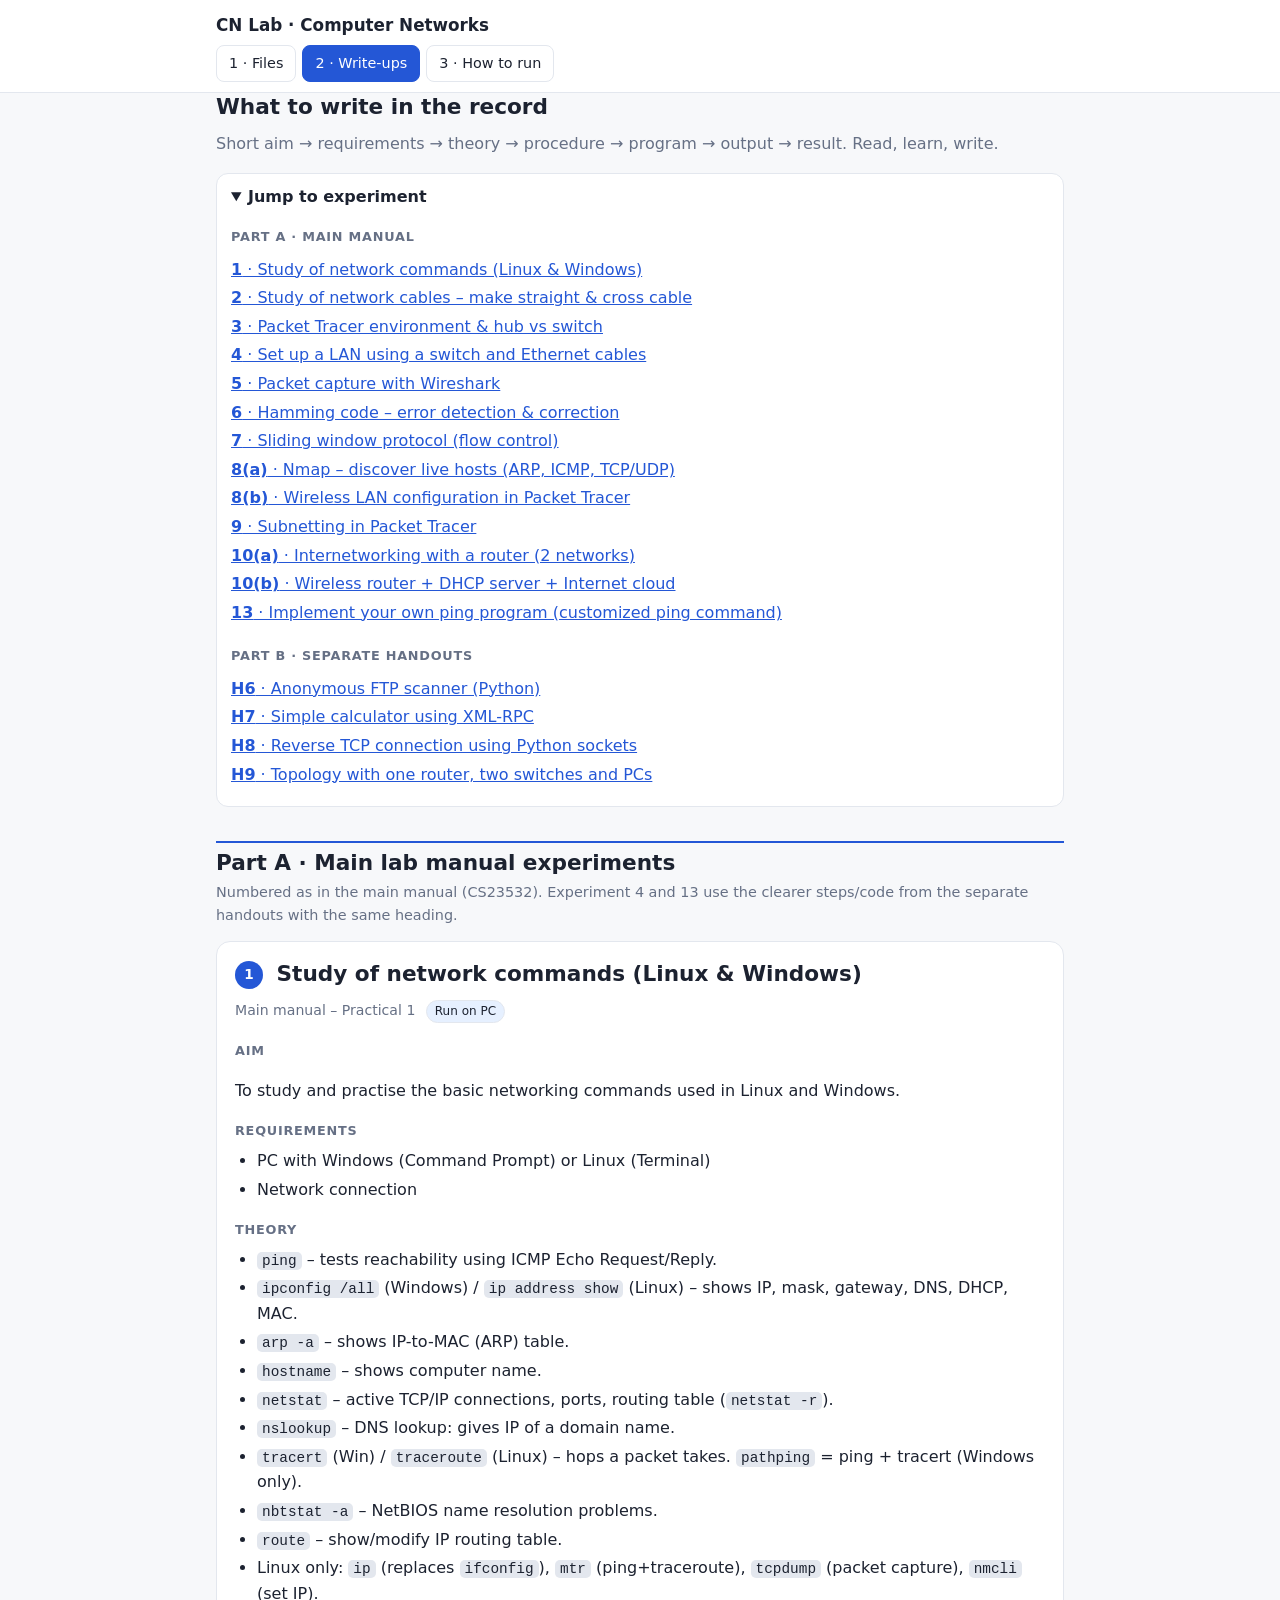
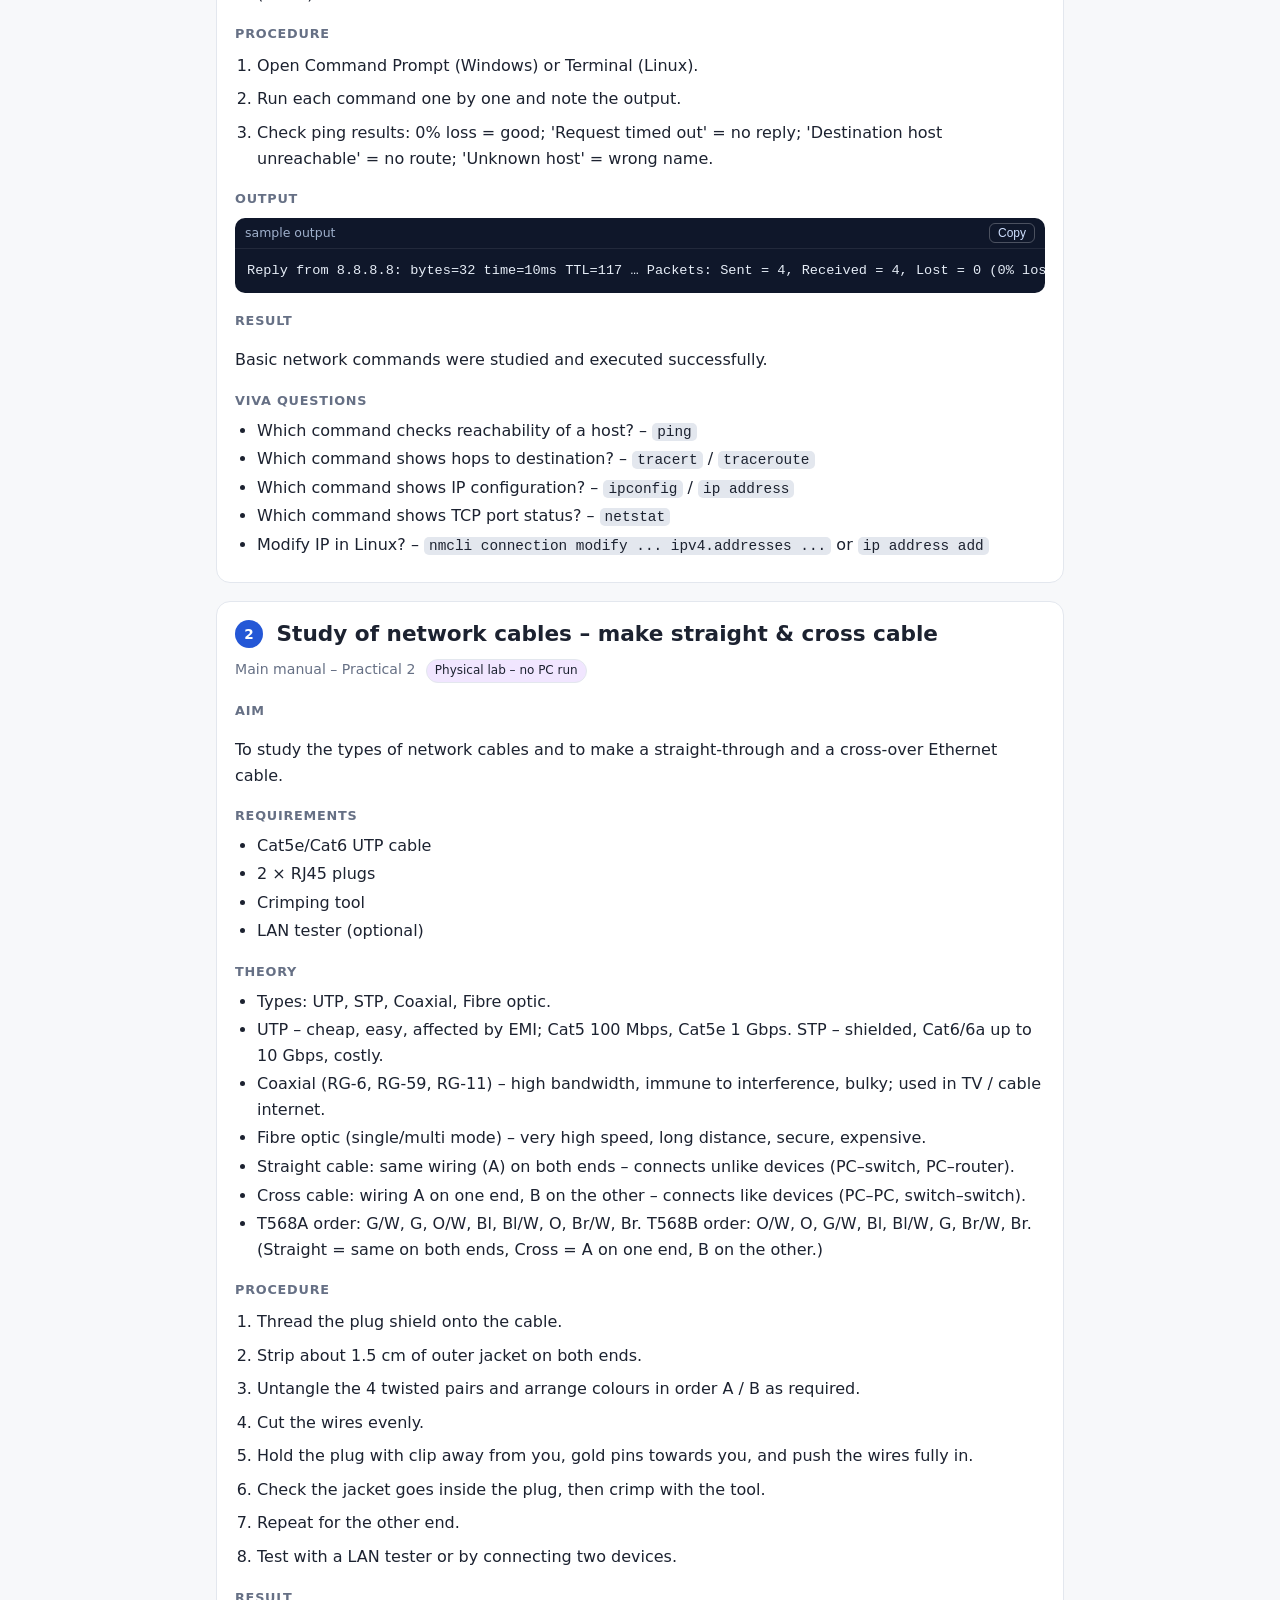
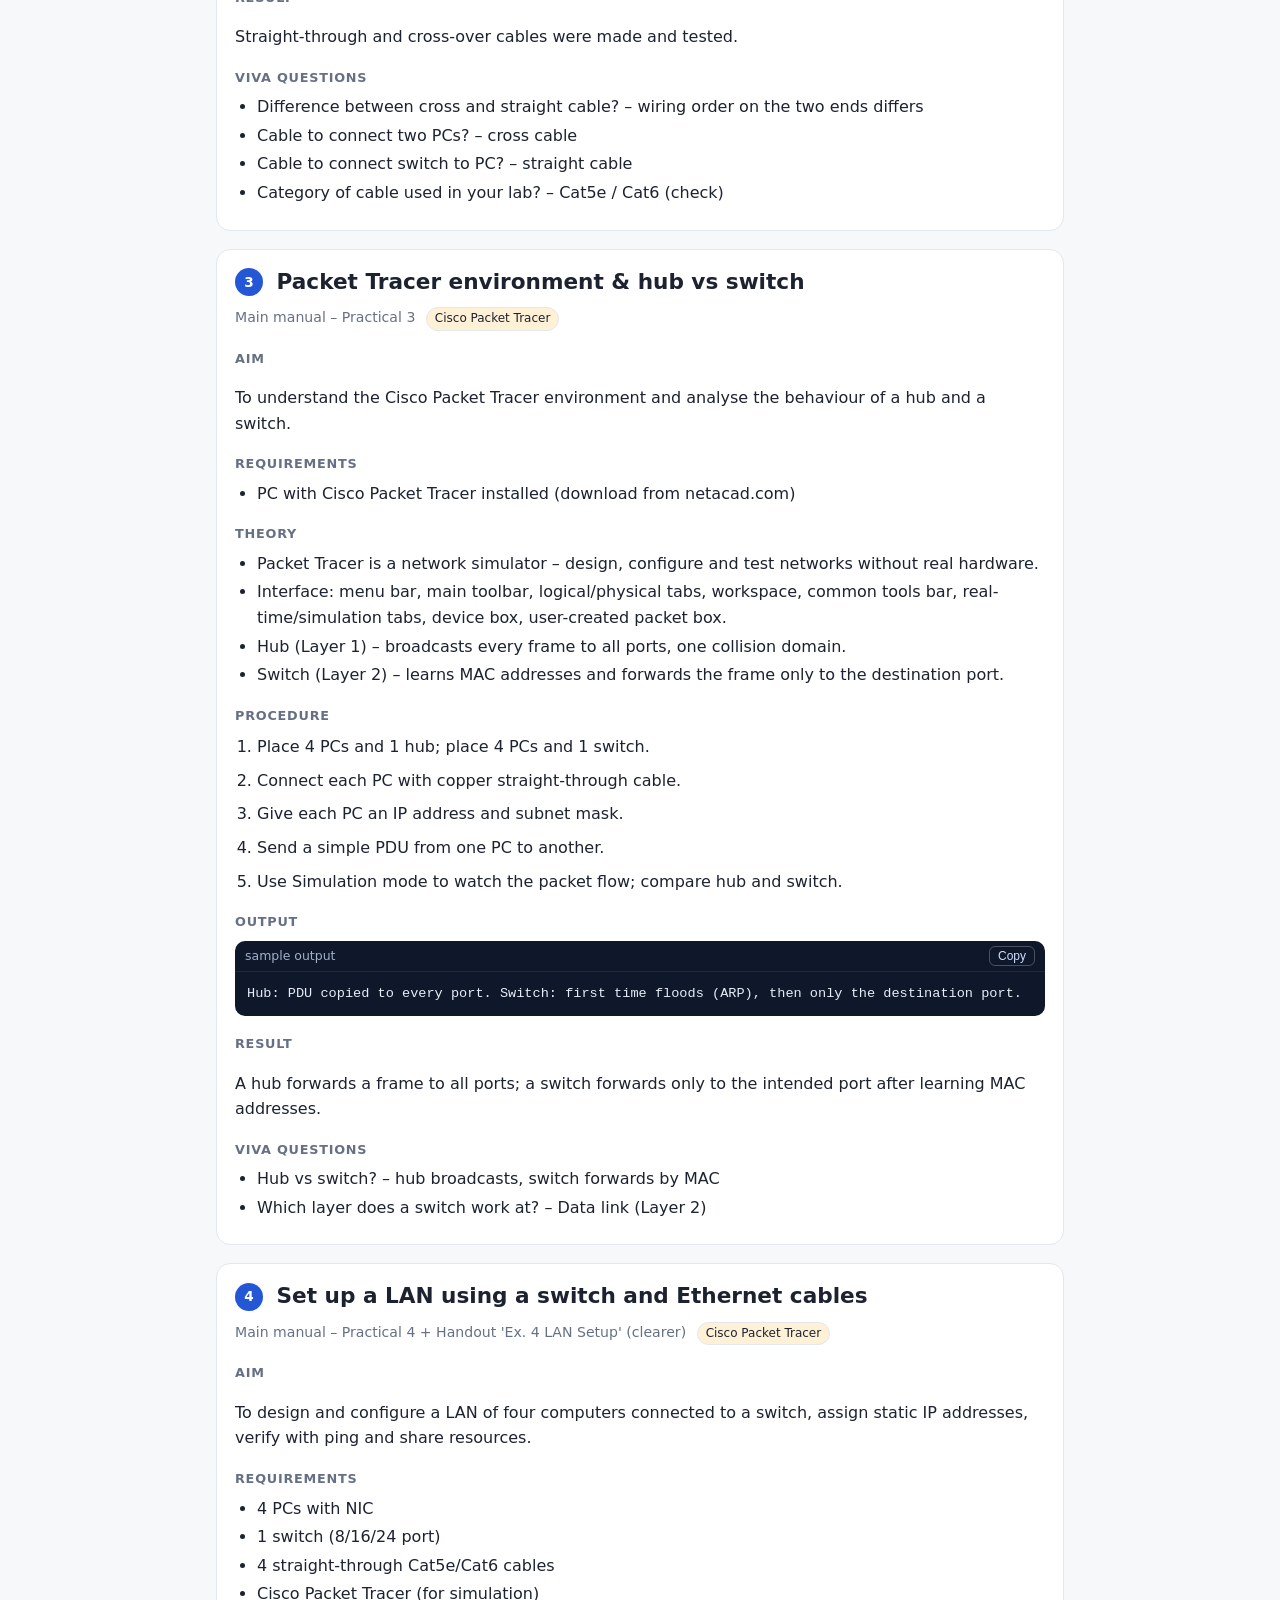
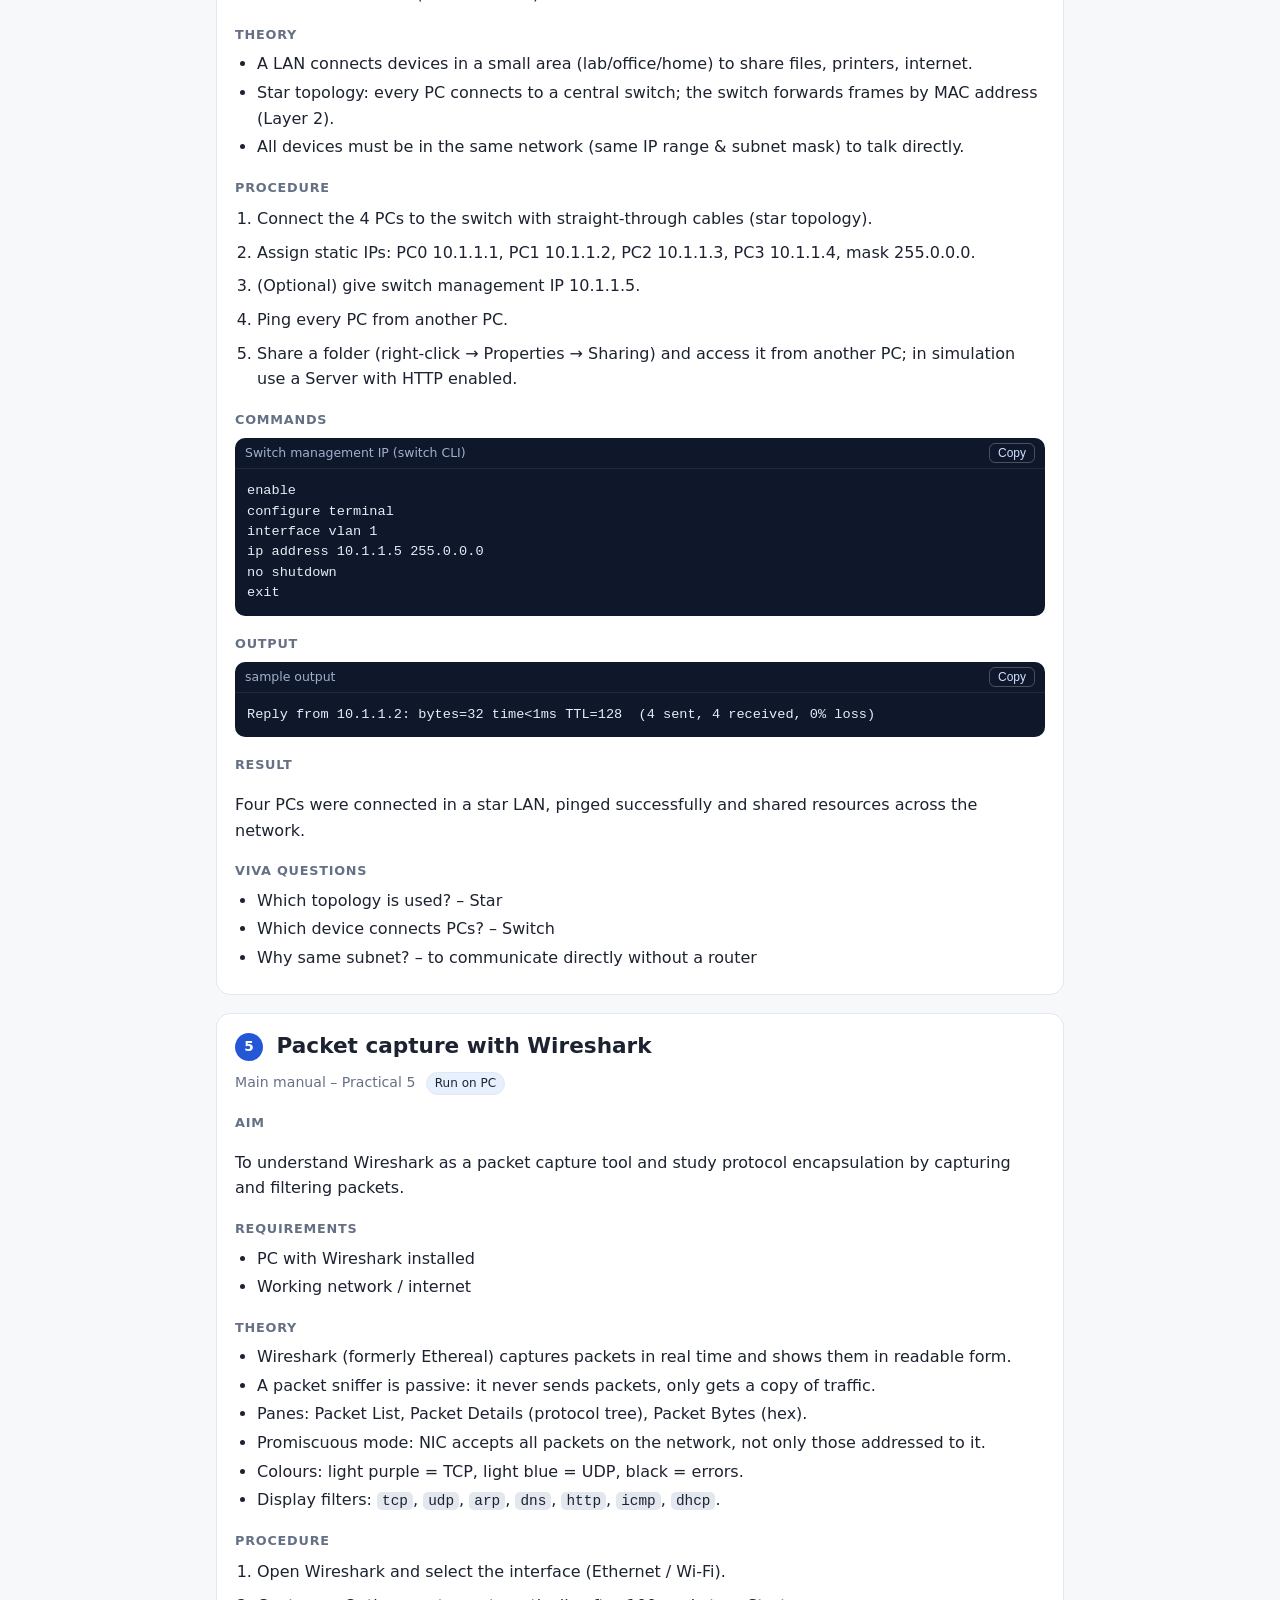
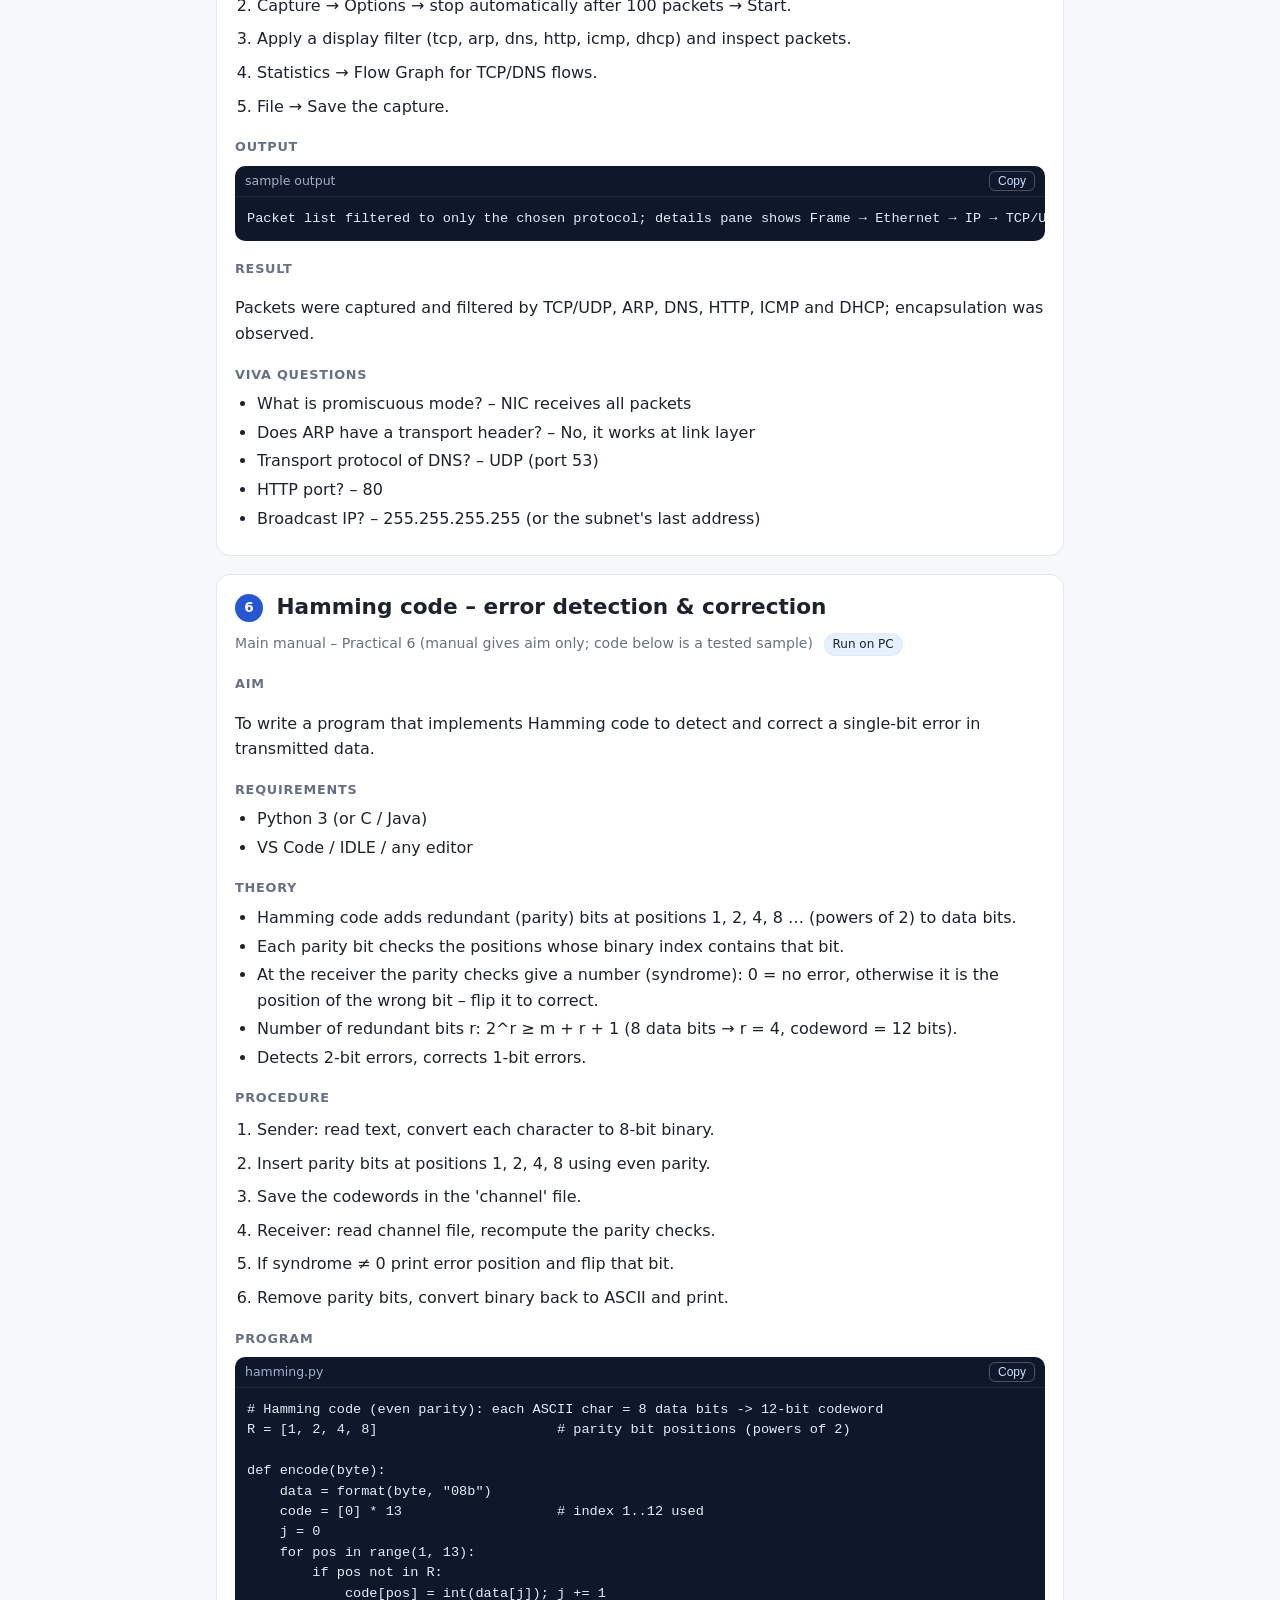
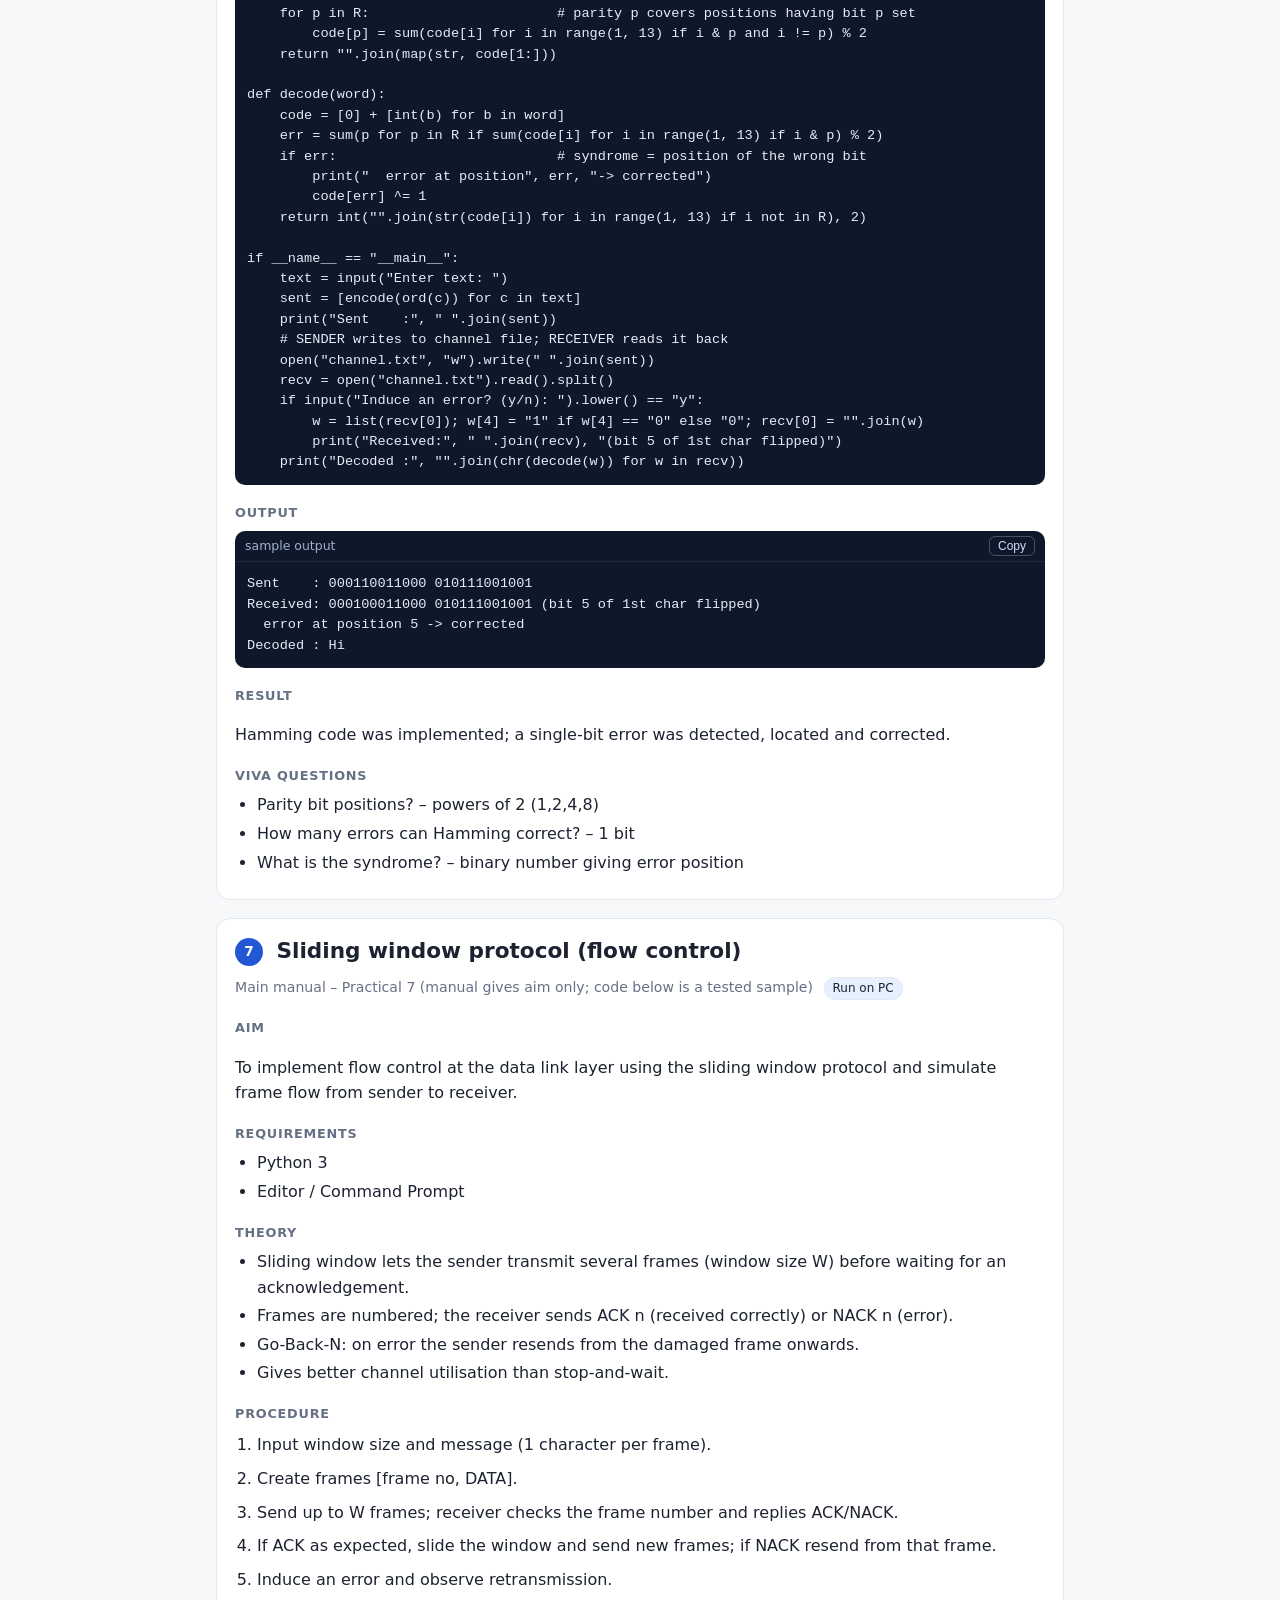
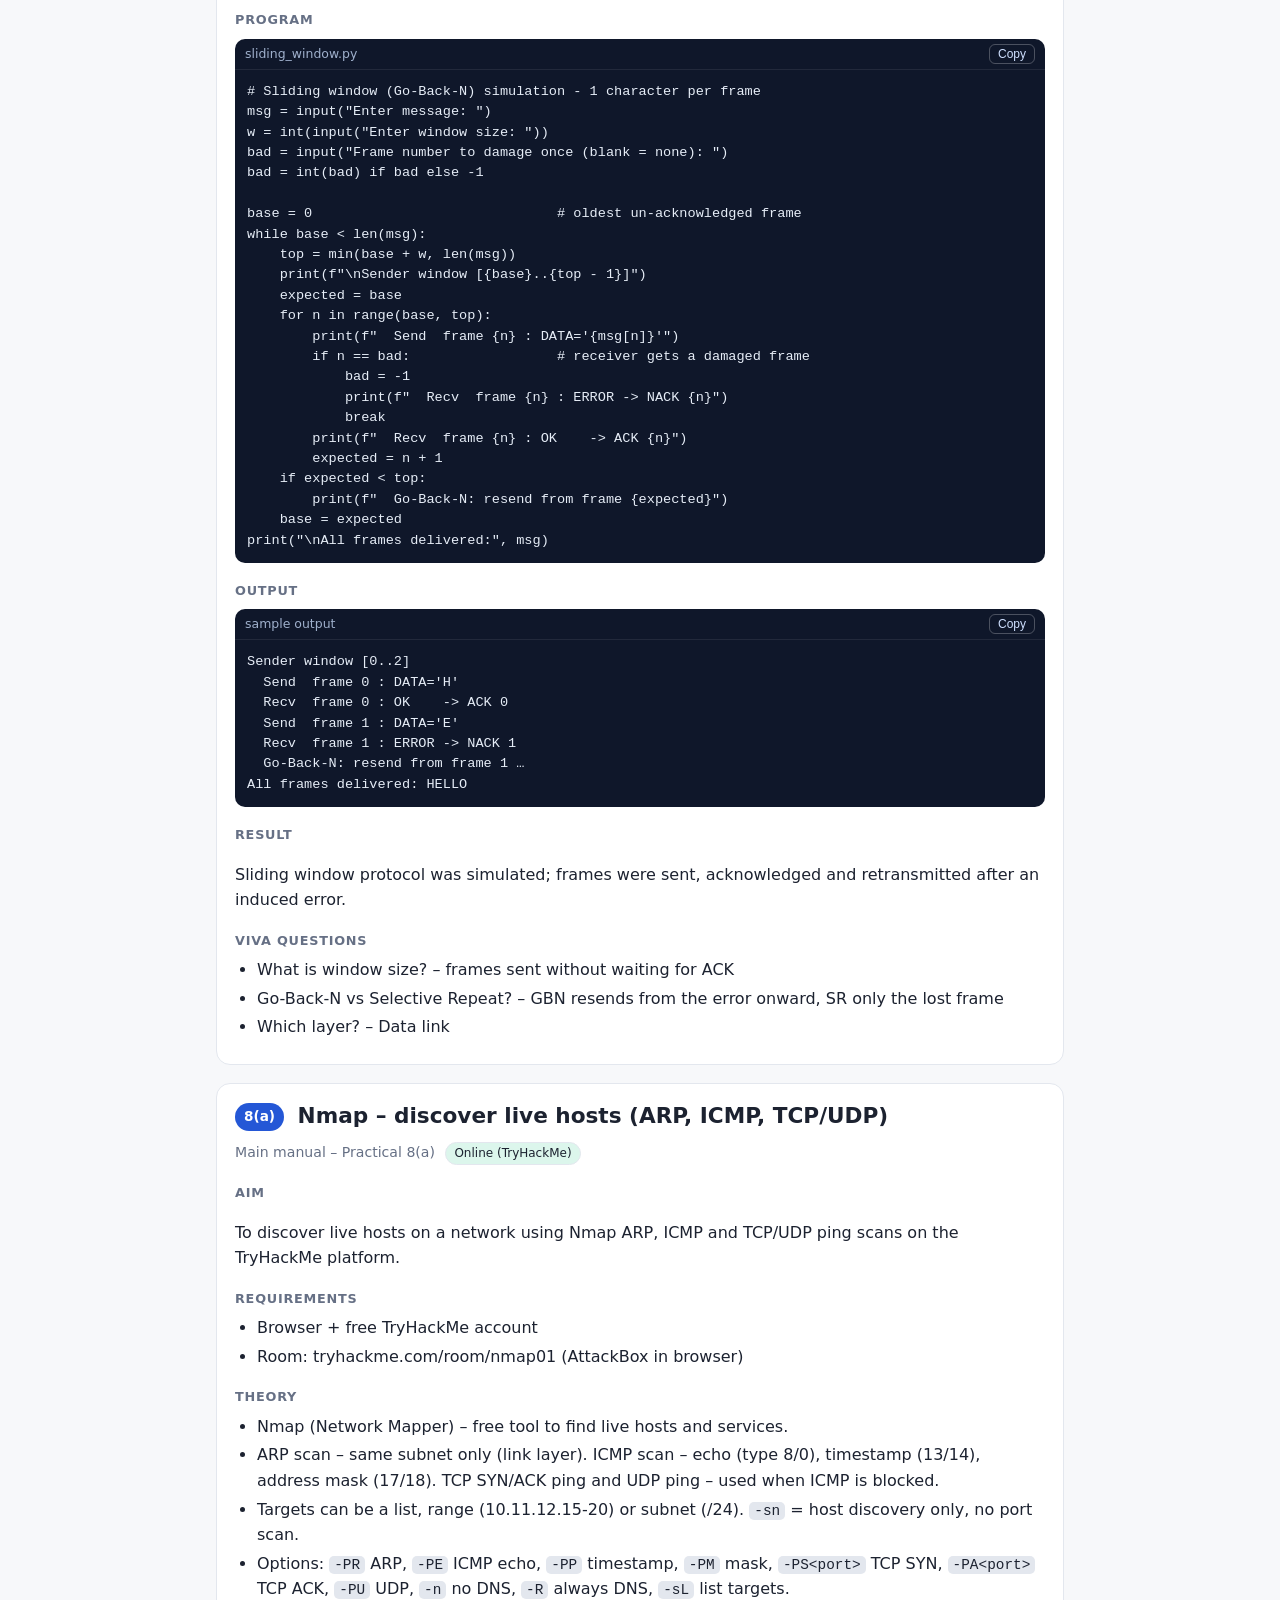
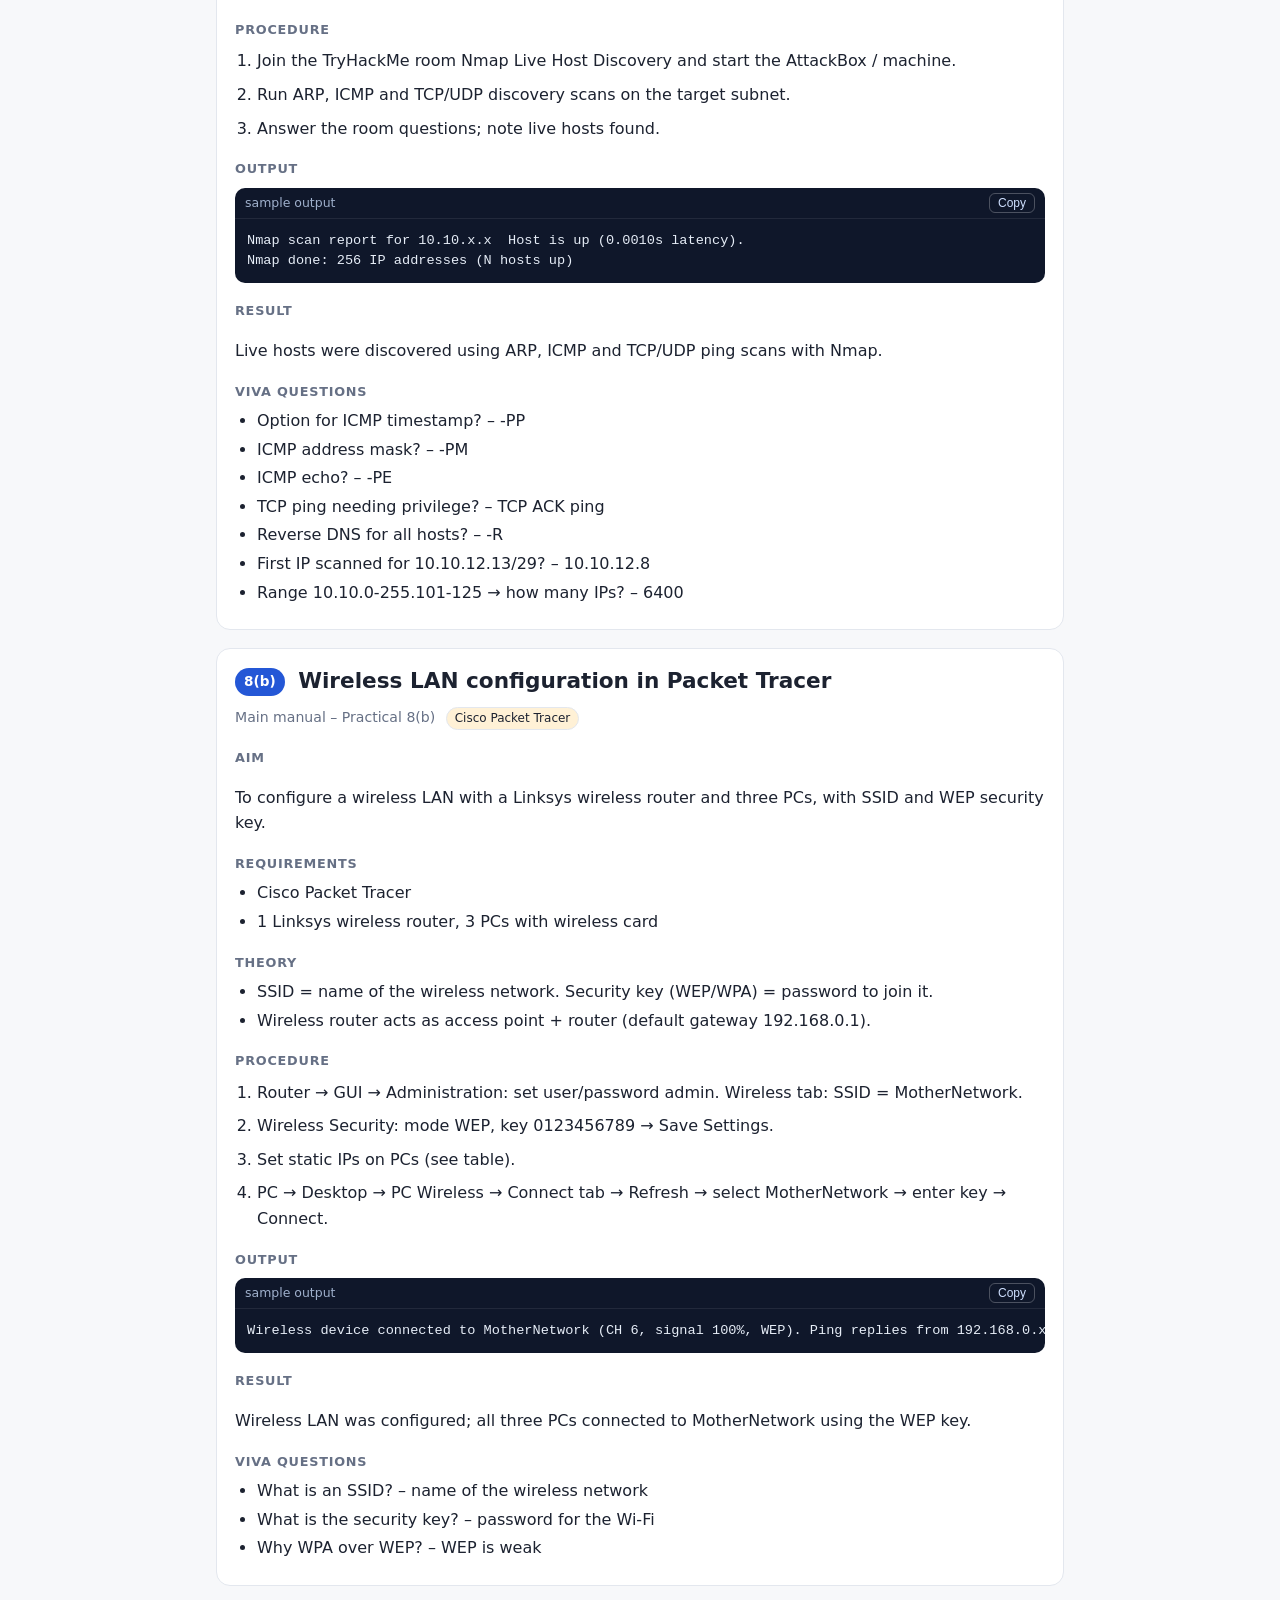
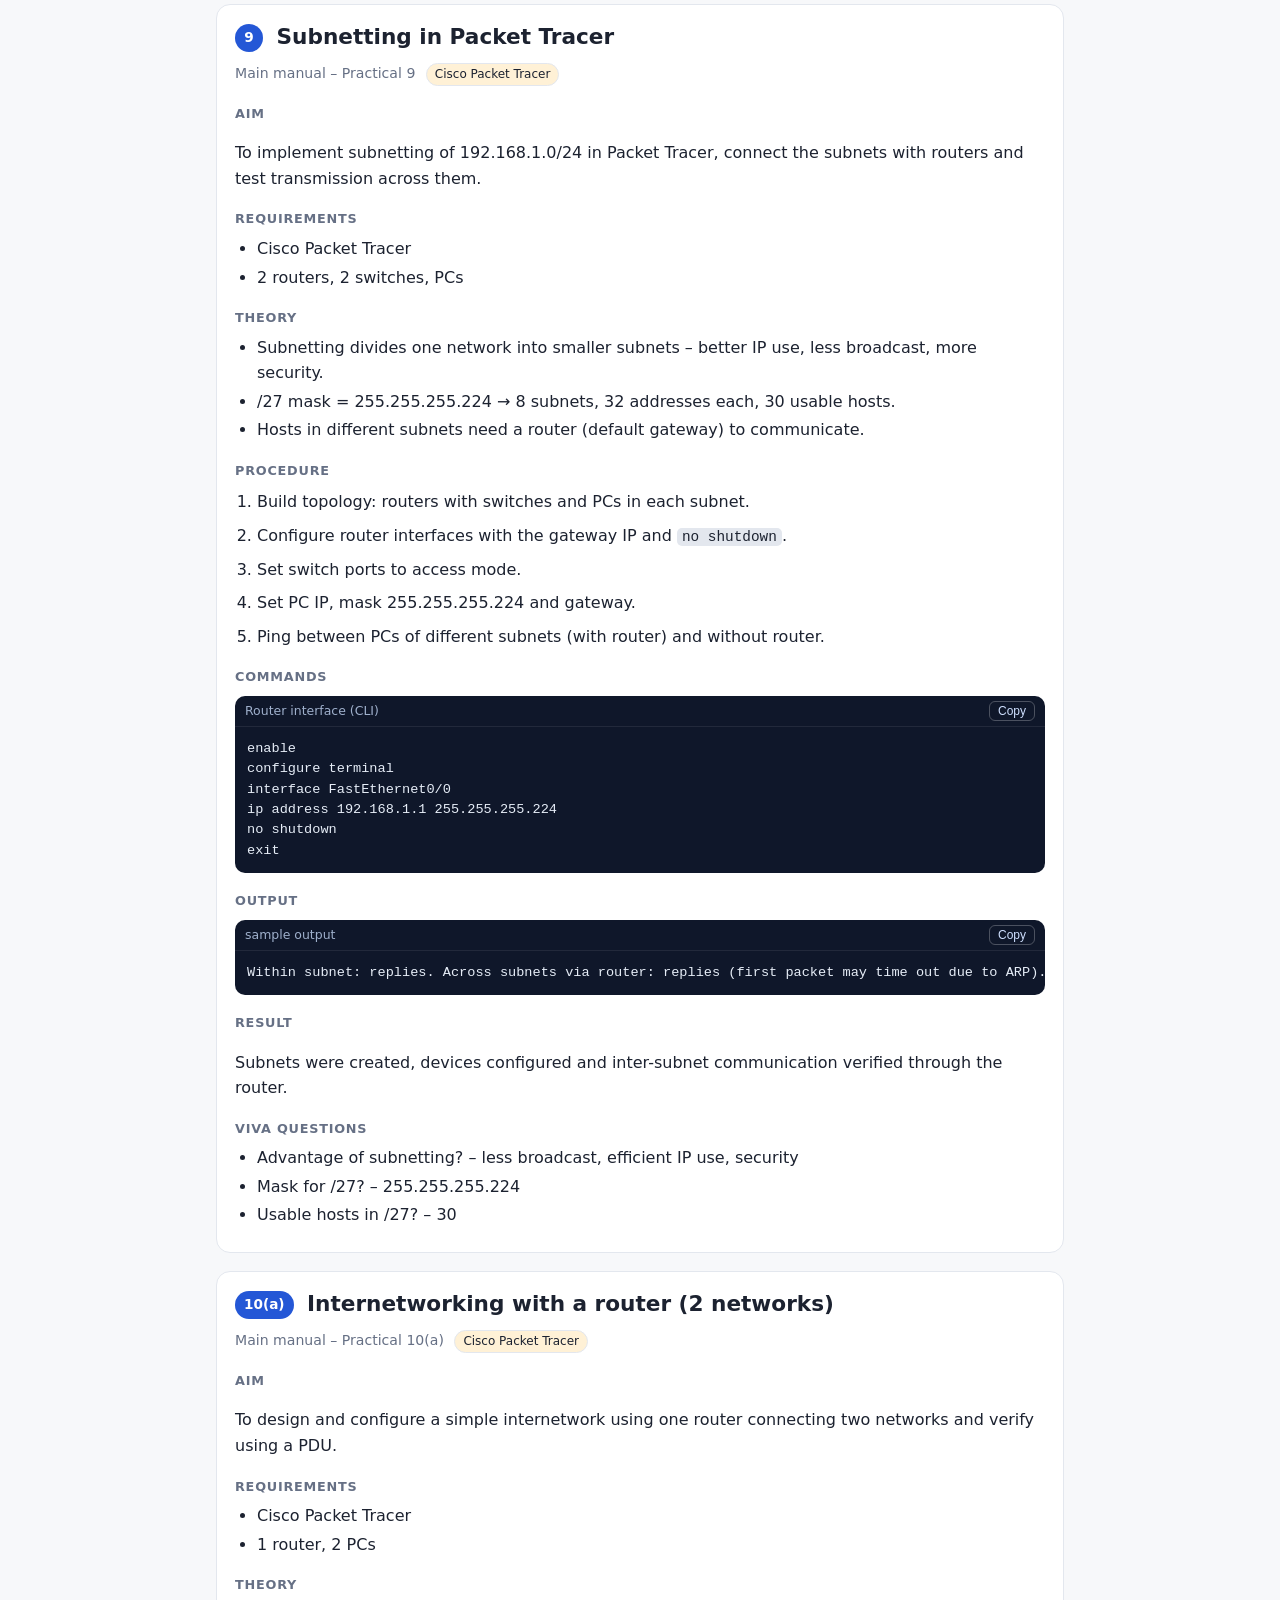
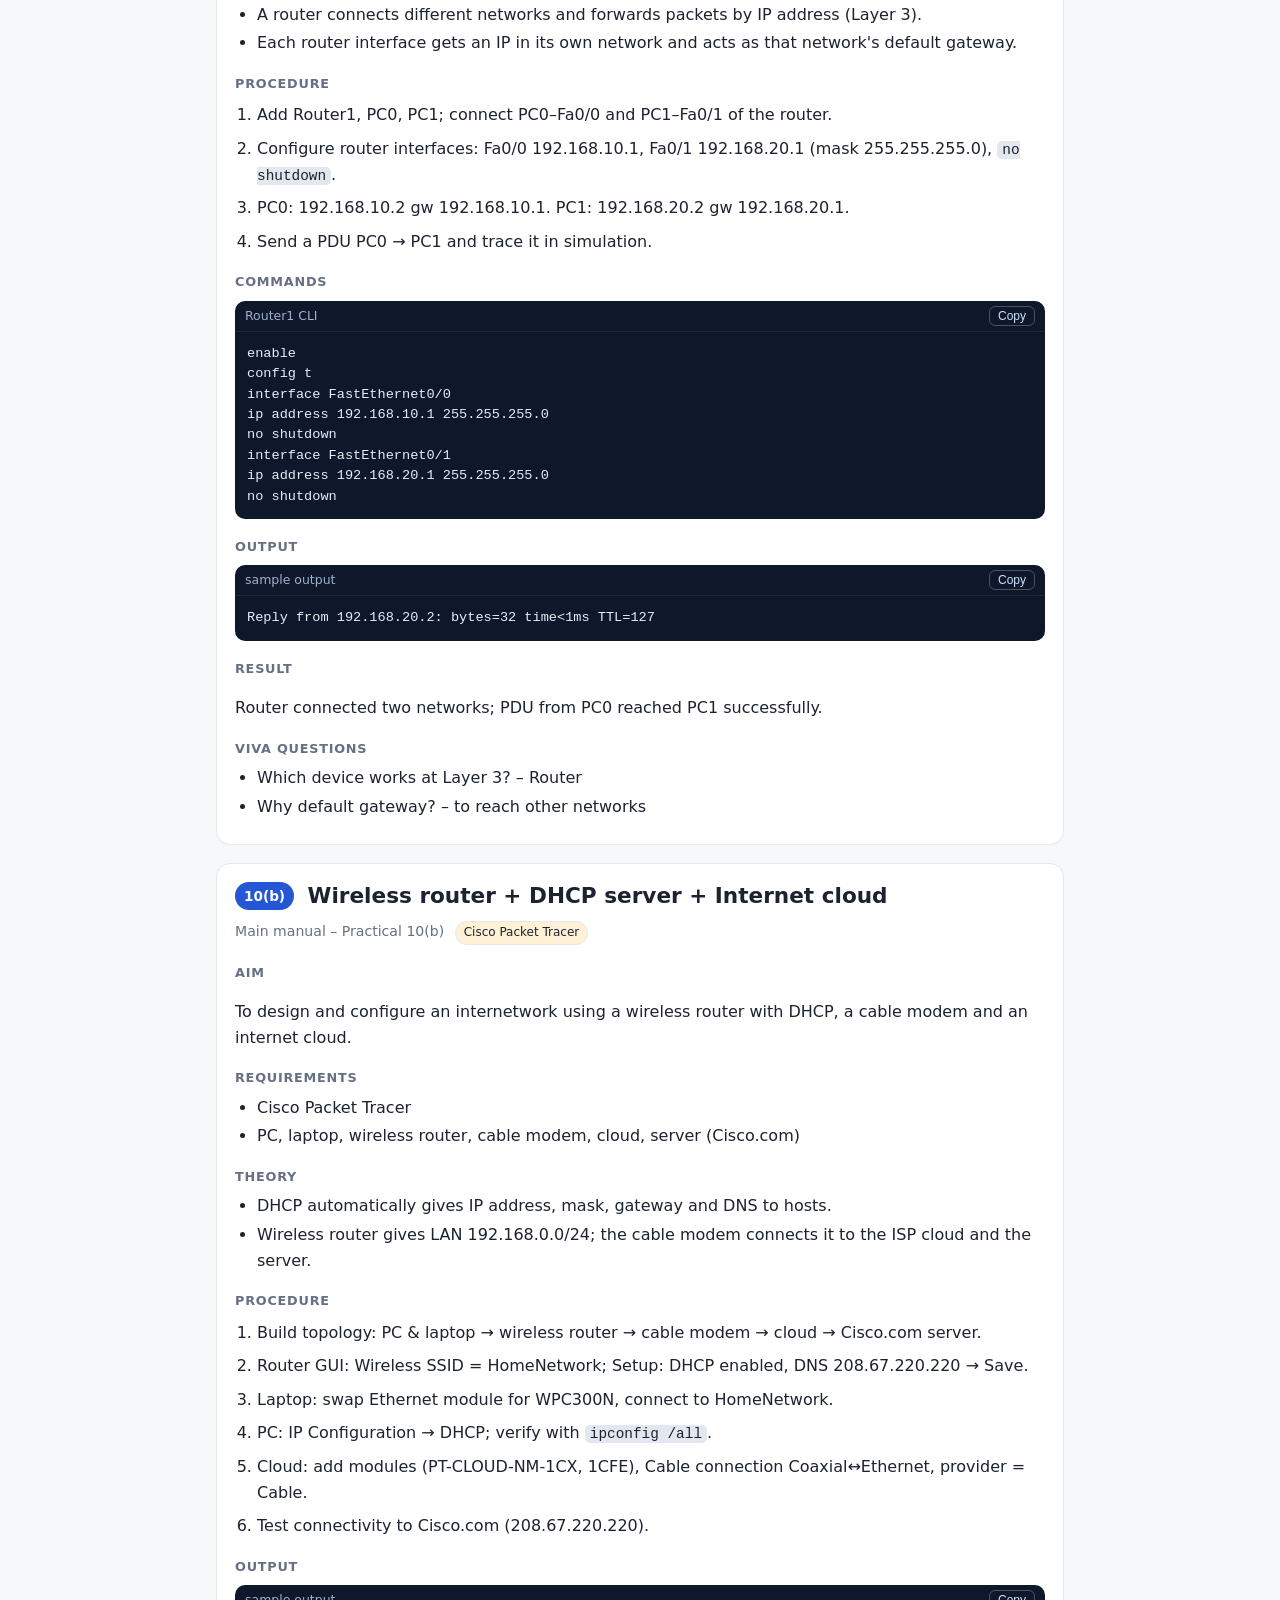
==== commit 93f68c0c: "Split write-ups and run steps into main manual and separate handouts Co-Authored-By: Claude Sonnet 5" ====
--- a/notes.html
+++ b/notes.html
@@ -11,9 +11,9 @@
 
 <section><h2>What to write in the record</h2>
 <p class="lead">Short aim → requirements → theory → procedure → program → output → result. Read, learn, write.</p>
-<details open><summary>Jump to experiment</summary><ol class="toc"><li><a href="#m1">Study of network commands (Linux &amp; Windows)</a></li><li><a href="#m2">Study of network cables – make straight &amp; cross cable</a></li><li><a href="#m3">Packet Tracer environment &amp; hub vs switch</a></li><li><a href="#m4">Set up a LAN using a switch and Ethernet cables</a></li><li><a href="#m5">Packet capture with Wireshark</a></li><li><a href="#m6">Hamming code – error detection &amp; correction</a></li><li><a href="#m7">Sliding window protocol (flow control)</a></li><li><a href="#m8">Nmap – discover live hosts (ARP, ICMP, TCP/UDP)</a></li><li><a href="#m9">Wireless LAN configuration in Packet Tracer</a></li><li><a href="#m10">Subnetting in Packet Tracer</a></li><li><a href="#m11">Internetworking with a router (2 networks)</a></li><li><a href="#m12">Wireless router + DHCP server + Internet cloud</a></li><li><a href="#h5">Customized ping command (Python)</a></li><li><a href="#h6">Anonymous FTP scanner (Python)</a></li><li><a href="#h7">Simple calculator using XML-RPC</a></li><li><a href="#h8">Reverse TCP connection using Python sockets</a></li><li><a href="#h9">Topology with one router, two switches and PCs</a></li></ol></details>
+<details open><summary>Jump to experiment</summary><h3>Part A · Main manual</h3><ol class='toc' style='list-style:none;padding:0'><li><a href="#m1"><b>1</b> · Study of network commands (Linux &amp; Windows)</a></li><li><a href="#m2"><b>2</b> · Study of network cables – make straight &amp; cross cable</a></li><li><a href="#m3"><b>3</b> · Packet Tracer environment &amp; hub vs switch</a></li><li><a href="#m4"><b>4</b> · Set up a LAN using a switch and Ethernet cables</a></li><li><a href="#m5"><b>5</b> · Packet capture with Wireshark</a></li><li><a href="#m6"><b>6</b> · Hamming code – error detection &amp; correction</a></li><li><a href="#m7"><b>7</b> · Sliding window protocol (flow control)</a></li><li><a href="#m8"><b>8(a)</b> · Nmap – discover live hosts (ARP, ICMP, TCP/UDP)</a></li><li><a href="#m9"><b>8(b)</b> · Wireless LAN configuration in Packet Tracer</a></li><li><a href="#m10"><b>9</b> · Subnetting in Packet Tracer</a></li><li><a href="#m11"><b>10(a)</b> · Internetworking with a router (2 networks)</a></li><li><a href="#m12"><b>10(b)</b> · Wireless router + DHCP server + Internet cloud</a></li><li><a href="#m13"><b>13</b> · Implement your own ping program (customized ping command)</a></li></ol><h3>Part B · Separate handouts</h3><ol class='toc' style='list-style:none;padding:0'><li><a href="#h6"><b>H6</b> · Anonymous FTP scanner (Python)</a></li><li><a href="#h7"><b>H7</b> · Simple calculator using XML-RPC</a></li><li><a href="#h8"><b>H8</b> · Reverse TCP connection using Python sockets</a></li><li><a href="#h9"><b>H9</b> · Topology with one router, two switches and PCs</a></li></ol></details>
 </section>
-<article class="exp" id="m1"><h2><span class="num">1</span> Study of network commands (Linux &amp; Windows)</h2><p class="src">Main manual – Practical 1 <span class="tag k-pc">Run on PC</span></p><h3>Aim</h3><p>To study and practise the basic networking commands used in Linux and Windows.</p><h3>Requirements</h3><ul><li>PC with Windows (Command Prompt) or Linux (Terminal)</li><li>Network connection</li></ul><h3>Theory</h3><ul><li><code>ping</code> – tests reachability using ICMP Echo Request/Reply.</li><li><code>ipconfig /all</code> (Windows) / <code>ip address show</code> (Linux) – shows IP, mask, gateway, DNS, DHCP, MAC.</li><li><code>arp -a</code> – shows IP-to-MAC (ARP) table.</li><li><code>hostname</code> – shows computer name.</li><li><code>netstat</code> – active TCP/IP connections, ports, routing table (<code>netstat -r</code>).</li><li><code>nslookup</code> – DNS lookup: gives IP of a domain name.</li><li><code>tracert</code> (Win) / <code>traceroute</code> (Linux) – hops a packet takes. <code>pathping</code> = ping + tracert (Windows only).</li><li><code>nbtstat -a</code> – NetBIOS name resolution problems.</li><li><code>route</code> – show/modify IP routing table.</li><li>Linux only: <code>ip</code> (replaces <code>ifconfig</code>), <code>mtr</code> (ping+traceroute), <code>tcpdump</code> (packet capture), <code>nmcli</code> (set IP).</li></ul><h3>Procedure</h3><ol class='steps'><li>Open Command Prompt (Windows) or Terminal (Linux).</li><li>Run each command one by one and note the output.</li><li>Check ping results: 0% loss = good; 'Request timed out' = no reply; 'Destination host unreachable' = no route; 'Unknown host' = wrong name.</li></ol><h3>Output</h3><div class="code"><div class="code-h"><span>sample output</span><button type="button" class="copy">Copy</button></div><pre>Reply from 8.8.8.8: bytes=32 time=10ms TTL=117 … Packets: Sent = 4, Received = 4, Lost = 0 (0% loss)</pre></div><h3>Result</h3><p>Basic network commands were studied and executed successfully.</p><h3>Viva questions</h3><ul><li>Which command checks reachability of a host? – <code>ping</code></li><li>Which command shows hops to destination? – <code>tracert</code> / <code>traceroute</code></li><li>Which command shows IP configuration? – <code>ipconfig</code> / <code>ip address</code></li><li>Which command shows TCP port status? – <code>netstat</code></li><li>Modify IP in Linux? – <code>nmcli connection modify ... ipv4.addresses ...</code> or <code>ip address add</code></li></ul></article><article class="exp" id="m2"><h2><span class="num">2</span> Study of network cables – make straight &amp; cross cable</h2><p class="src">Main manual – Practical 2 <span class="tag k-ph">Physical lab – no PC run</span></p><h3>Aim</h3><p>To study the types of network cables and to make a straight-through and a cross-over Ethernet cable.</p><h3>Requirements</h3><ul><li>Cat5e/Cat6 UTP cable</li><li>2 × RJ45 plugs</li><li>Crimping tool</li><li>LAN tester (optional)</li></ul><h3>Theory</h3><ul><li>Types: UTP, STP, Coaxial, Fibre optic.</li><li>UTP – cheap, easy, affected by EMI; Cat5 100 Mbps, Cat5e 1 Gbps. STP – shielded, Cat6/6a up to 10 Gbps, costly.</li><li>Coaxial (RG-6, RG-59, RG-11) – high bandwidth, immune to interference, bulky; used in TV / cable internet.</li><li>Fibre optic (single/multi mode) – very high speed, long distance, secure, expensive.</li><li>Straight cable: same wiring (A) on both ends – connects unlike devices (PC–switch, PC–router).</li><li>Cross cable: wiring A on one end, B on the other – connects like devices (PC–PC, switch–switch).</li><li>T568A order: G/W, G, O/W, Bl, Bl/W, O, Br/W, Br. T568B order: O/W, O, G/W, Bl, Bl/W, G, Br/W, Br. (Straight = same on both ends, Cross = A on one end, B on the other.)</li></ul><h3>Procedure</h3><ol class='steps'><li>Thread the plug shield onto the cable.</li><li>Strip about 1.5 cm of outer jacket on both ends.</li><li>Untangle the 4 twisted pairs and arrange colours in order A / B as required.</li><li>Cut the wires evenly.</li><li>Hold the plug with clip away from you, gold pins towards you, and push the wires fully in.</li><li>Check the jacket goes inside the plug, then crimp with the tool.</li><li>Repeat for the other end.</li><li>Test with a LAN tester or by connecting two devices.</li></ol><h3>Result</h3><p>Straight-through and cross-over cables were made and tested.</p><h3>Viva questions</h3><ul><li>Difference between cross and straight cable? – wiring order on the two ends differs</li><li>Cable to connect two PCs? – cross cable</li><li>Cable to connect switch to PC? – straight cable</li><li>Category of cable used in your lab? – Cat5e / Cat6 (check)</li></ul></article><article class="exp" id="m3"><h2><span class="num">3</span> Packet Tracer environment &amp; hub vs switch</h2><p class="src">Main manual – Practical 3 <span class="tag k-pt">Cisco Packet Tracer</span></p><h3>Aim</h3><p>To understand the Cisco Packet Tracer environment and analyse the behaviour of a hub and a switch.</p><h3>Requirements</h3><ul><li>PC with Cisco Packet Tracer installed (download from netacad.com)</li></ul><h3>Theory</h3><ul><li>Packet Tracer is a network simulator – design, configure and test networks without real hardware.</li><li>Interface: menu bar, main toolbar, logical/physical tabs, workspace, common tools bar, real-time/simulation tabs, device box, user-created packet box.</li><li>Hub (Layer 1) – broadcasts every frame to all ports, one collision domain.</li><li>Switch (Layer 2) – learns MAC addresses and forwards the frame only to the destination port.</li></ul><h3>Procedure</h3><ol class='steps'><li>Place 4 PCs and 1 hub; place 4 PCs and 1 switch.</li><li>Connect each PC with copper straight-through cable.</li><li>Give each PC an IP address and subnet mask.</li><li>Send a simple PDU from one PC to another.</li><li>Use Simulation mode to watch the packet flow; compare hub and switch.</li></ol><h3>Output</h3><div class="code"><div class="code-h"><span>sample output</span><button type="button" class="copy">Copy</button></div><pre>Hub: PDU copied to every port. Switch: first time floods (ARP), then only the destination port.</pre></div><h3>Result</h3><p>A hub forwards a frame to all ports; a switch forwards only to the intended port after learning MAC addresses.</p><h3>Viva questions</h3><ul><li>Hub vs switch? – hub broadcasts, switch forwards by MAC</li><li>Which layer does a switch work at? – Data link (Layer 2)</li></ul></article><article class="exp" id="m4"><h2><span class="num">4</span> Set up a LAN using a switch and Ethernet cables</h2><p class="src">Main manual – Practical 4  +  Handout &#x27;Ex. 4 LAN Setup&#x27; (clearer) <span class="tag k-pt">Cisco Packet Tracer</span></p><h3>Aim</h3><p>To design and configure a LAN of four computers connected to a switch, assign static IP addresses, verify with ping and share resources.</p><h3>Requirements</h3><ul><li>4 PCs with NIC</li><li>1 switch (8/16/24 port)</li><li>4 straight-through Cat5e/Cat6 cables</li><li>Cisco Packet Tracer (for simulation)</li></ul><h3>Theory</h3><ul><li>A LAN connects devices in a small area (lab/office/home) to share files, printers, internet.</li><li>Star topology: every PC connects to a central switch; the switch forwards frames by MAC address (Layer 2).</li><li>All devices must be in the same network (same IP range &amp; subnet mask) to talk directly.</li></ul><h3>Procedure</h3><ol class='steps'><li>Connect the 4 PCs to the switch with straight-through cables (star topology).</li><li>Assign static IPs: PC0 10.1.1.1, PC1 10.1.1.2, PC2 10.1.1.3, PC3 10.1.1.4, mask 255.0.0.0.</li><li>(Optional) give switch management IP 10.1.1.5.</li><li>Ping every PC from another PC.</li><li>Share a folder (right-click → Properties → Sharing) and access it from another PC; in simulation use a Server with HTTP enabled.</li></ol><h3>Commands</h3><div class="code"><div class="code-h"><span>Switch management IP (switch CLI)</span><button type="button" class="copy">Copy</button></div><pre>enable
+<h2 class="sec">Part A · Main lab manual experiments</h2><p class="muted sec-note">Numbered as in the main manual (CS23532). Experiment 4 and 13 use the clearer steps/code from the separate handouts with the same heading.</p><article class="exp" id="m1"><h2><span class="num">1</span> Study of network commands (Linux &amp; Windows)</h2><p class="src">Main manual – Practical 1 <span class="tag k-pc">Run on PC</span></p><h3>Aim</h3><p>To study and practise the basic networking commands used in Linux and Windows.</p><h3>Requirements</h3><ul><li>PC with Windows (Command Prompt) or Linux (Terminal)</li><li>Network connection</li></ul><h3>Theory</h3><ul><li><code>ping</code> – tests reachability using ICMP Echo Request/Reply.</li><li><code>ipconfig /all</code> (Windows) / <code>ip address show</code> (Linux) – shows IP, mask, gateway, DNS, DHCP, MAC.</li><li><code>arp -a</code> – shows IP-to-MAC (ARP) table.</li><li><code>hostname</code> – shows computer name.</li><li><code>netstat</code> – active TCP/IP connections, ports, routing table (<code>netstat -r</code>).</li><li><code>nslookup</code> – DNS lookup: gives IP of a domain name.</li><li><code>tracert</code> (Win) / <code>traceroute</code> (Linux) – hops a packet takes. <code>pathping</code> = ping + tracert (Windows only).</li><li><code>nbtstat -a</code> – NetBIOS name resolution problems.</li><li><code>route</code> – show/modify IP routing table.</li><li>Linux only: <code>ip</code> (replaces <code>ifconfig</code>), <code>mtr</code> (ping+traceroute), <code>tcpdump</code> (packet capture), <code>nmcli</code> (set IP).</li></ul><h3>Procedure</h3><ol class='steps'><li>Open Command Prompt (Windows) or Terminal (Linux).</li><li>Run each command one by one and note the output.</li><li>Check ping results: 0% loss = good; 'Request timed out' = no reply; 'Destination host unreachable' = no route; 'Unknown host' = wrong name.</li></ol><h3>Output</h3><div class="code"><div class="code-h"><span>sample output</span><button type="button" class="copy">Copy</button></div><pre>Reply from 8.8.8.8: bytes=32 time=10ms TTL=117 … Packets: Sent = 4, Received = 4, Lost = 0 (0% loss)</pre></div><h3>Result</h3><p>Basic network commands were studied and executed successfully.</p><h3>Viva questions</h3><ul><li>Which command checks reachability of a host? – <code>ping</code></li><li>Which command shows hops to destination? – <code>tracert</code> / <code>traceroute</code></li><li>Which command shows IP configuration? – <code>ipconfig</code> / <code>ip address</code></li><li>Which command shows TCP port status? – <code>netstat</code></li><li>Modify IP in Linux? – <code>nmcli connection modify ... ipv4.addresses ...</code> or <code>ip address add</code></li></ul></article><article class="exp" id="m2"><h2><span class="num">2</span> Study of network cables – make straight &amp; cross cable</h2><p class="src">Main manual – Practical 2 <span class="tag k-ph">Physical lab – no PC run</span></p><h3>Aim</h3><p>To study the types of network cables and to make a straight-through and a cross-over Ethernet cable.</p><h3>Requirements</h3><ul><li>Cat5e/Cat6 UTP cable</li><li>2 × RJ45 plugs</li><li>Crimping tool</li><li>LAN tester (optional)</li></ul><h3>Theory</h3><ul><li>Types: UTP, STP, Coaxial, Fibre optic.</li><li>UTP – cheap, easy, affected by EMI; Cat5 100 Mbps, Cat5e 1 Gbps. STP – shielded, Cat6/6a up to 10 Gbps, costly.</li><li>Coaxial (RG-6, RG-59, RG-11) – high bandwidth, immune to interference, bulky; used in TV / cable internet.</li><li>Fibre optic (single/multi mode) – very high speed, long distance, secure, expensive.</li><li>Straight cable: same wiring (A) on both ends – connects unlike devices (PC–switch, PC–router).</li><li>Cross cable: wiring A on one end, B on the other – connects like devices (PC–PC, switch–switch).</li><li>T568A order: G/W, G, O/W, Bl, Bl/W, O, Br/W, Br. T568B order: O/W, O, G/W, Bl, Bl/W, G, Br/W, Br. (Straight = same on both ends, Cross = A on one end, B on the other.)</li></ul><h3>Procedure</h3><ol class='steps'><li>Thread the plug shield onto the cable.</li><li>Strip about 1.5 cm of outer jacket on both ends.</li><li>Untangle the 4 twisted pairs and arrange colours in order A / B as required.</li><li>Cut the wires evenly.</li><li>Hold the plug with clip away from you, gold pins towards you, and push the wires fully in.</li><li>Check the jacket goes inside the plug, then crimp with the tool.</li><li>Repeat for the other end.</li><li>Test with a LAN tester or by connecting two devices.</li></ol><h3>Result</h3><p>Straight-through and cross-over cables were made and tested.</p><h3>Viva questions</h3><ul><li>Difference between cross and straight cable? – wiring order on the two ends differs</li><li>Cable to connect two PCs? – cross cable</li><li>Cable to connect switch to PC? – straight cable</li><li>Category of cable used in your lab? – Cat5e / Cat6 (check)</li></ul></article><article class="exp" id="m3"><h2><span class="num">3</span> Packet Tracer environment &amp; hub vs switch</h2><p class="src">Main manual – Practical 3 <span class="tag k-pt">Cisco Packet Tracer</span></p><h3>Aim</h3><p>To understand the Cisco Packet Tracer environment and analyse the behaviour of a hub and a switch.</p><h3>Requirements</h3><ul><li>PC with Cisco Packet Tracer installed (download from netacad.com)</li></ul><h3>Theory</h3><ul><li>Packet Tracer is a network simulator – design, configure and test networks without real hardware.</li><li>Interface: menu bar, main toolbar, logical/physical tabs, workspace, common tools bar, real-time/simulation tabs, device box, user-created packet box.</li><li>Hub (Layer 1) – broadcasts every frame to all ports, one collision domain.</li><li>Switch (Layer 2) – learns MAC addresses and forwards the frame only to the destination port.</li></ul><h3>Procedure</h3><ol class='steps'><li>Place 4 PCs and 1 hub; place 4 PCs and 1 switch.</li><li>Connect each PC with copper straight-through cable.</li><li>Give each PC an IP address and subnet mask.</li><li>Send a simple PDU from one PC to another.</li><li>Use Simulation mode to watch the packet flow; compare hub and switch.</li></ol><h3>Output</h3><div class="code"><div class="code-h"><span>sample output</span><button type="button" class="copy">Copy</button></div><pre>Hub: PDU copied to every port. Switch: first time floods (ARP), then only the destination port.</pre></div><h3>Result</h3><p>A hub forwards a frame to all ports; a switch forwards only to the intended port after learning MAC addresses.</p><h3>Viva questions</h3><ul><li>Hub vs switch? – hub broadcasts, switch forwards by MAC</li><li>Which layer does a switch work at? – Data link (Layer 2)</li></ul></article><article class="exp" id="m4"><h2><span class="num">4</span> Set up a LAN using a switch and Ethernet cables</h2><p class="src">Main manual – Practical 4  +  Handout &#x27;Ex. 4 LAN Setup&#x27; (clearer) <span class="tag k-pt">Cisco Packet Tracer</span></p><h3>Aim</h3><p>To design and configure a LAN of four computers connected to a switch, assign static IP addresses, verify with ping and share resources.</p><h3>Requirements</h3><ul><li>4 PCs with NIC</li><li>1 switch (8/16/24 port)</li><li>4 straight-through Cat5e/Cat6 cables</li><li>Cisco Packet Tracer (for simulation)</li></ul><h3>Theory</h3><ul><li>A LAN connects devices in a small area (lab/office/home) to share files, printers, internet.</li><li>Star topology: every PC connects to a central switch; the switch forwards frames by MAC address (Layer 2).</li><li>All devices must be in the same network (same IP range &amp; subnet mask) to talk directly.</li></ul><h3>Procedure</h3><ol class='steps'><li>Connect the 4 PCs to the switch with straight-through cables (star topology).</li><li>Assign static IPs: PC0 10.1.1.1, PC1 10.1.1.2, PC2 10.1.1.3, PC3 10.1.1.4, mask 255.0.0.0.</li><li>(Optional) give switch management IP 10.1.1.5.</li><li>Ping every PC from another PC.</li><li>Share a folder (right-click → Properties → Sharing) and access it from another PC; in simulation use a Server with HTTP enabled.</li></ol><h3>Commands</h3><div class="code"><div class="code-h"><span>Switch management IP (switch CLI)</span><button type="button" class="copy">Copy</button></div><pre>enable
 configure terminal
 interface vlan 1
 ip address 10.1.1.5 255.0.0.0
@@ -81,20 +81,20 @@
   Send  frame 1 : DATA=&#x27;E&#x27;
   Recv  frame 1 : ERROR -&gt; NACK 1
   Go-Back-N: resend from frame 1 …
-All frames delivered: HELLO</pre></div><h3>Result</h3><p>Sliding window protocol was simulated; frames were sent, acknowledged and retransmitted after an induced error.</p><h3>Viva questions</h3><ul><li>What is window size? – frames sent without waiting for ACK</li><li>Go-Back-N vs Selective Repeat? – GBN resends from the error onward, SR only the lost frame</li><li>Which layer? – Data link</li></ul></article><article class="exp" id="m8"><h2><span class="num">8</span> Nmap – discover live hosts (ARP, ICMP, TCP/UDP)</h2><p class="src">Main manual – Practical 8(a) <span class="tag k-on">Online (TryHackMe)</span></p><h3>Aim</h3><p>To discover live hosts on a network using Nmap ARP, ICMP and TCP/UDP ping scans on the TryHackMe platform.</p><h3>Requirements</h3><ul><li>Browser + free TryHackMe account</li><li>Room: tryhackme.com/room/nmap01 (AttackBox in browser)</li></ul><h3>Theory</h3><ul><li>Nmap (Network Mapper) – free tool to find live hosts and services.</li><li>ARP scan – same subnet only (link layer). ICMP scan – echo (type 8/0), timestamp (13/14), address mask (17/18). TCP SYN/ACK ping and UDP ping – used when ICMP is blocked.</li><li>Targets can be a list, range (10.11.12.15-20) or subnet (/24). <code>-sn</code> = host discovery only, no port scan.</li><li>Options: <code>-PR</code> ARP, <code>-PE</code> ICMP echo, <code>-PP</code> timestamp, <code>-PM</code> mask, <code>-PS&lt;port&gt;</code> TCP SYN, <code>-PA&lt;port&gt;</code> TCP ACK, <code>-PU</code> UDP, <code>-n</code> no DNS, <code>-R</code> always DNS, <code>-sL</code> list targets.</li></ul><h3>Procedure</h3><ol class='steps'><li>Join the TryHackMe room Nmap Live Host Discovery and start the AttackBox / machine.</li><li>Run ARP, ICMP and TCP/UDP discovery scans on the target subnet.</li><li>Answer the room questions; note live hosts found.</li></ol><h3>Output</h3><div class="code"><div class="code-h"><span>sample output</span><button type="button" class="copy">Copy</button></div><pre>Nmap scan report for 10.10.x.x  Host is up (0.0010s latency).
-Nmap done: 256 IP addresses (N hosts up)</pre></div><h3>Result</h3><p>Live hosts were discovered using ARP, ICMP and TCP/UDP ping scans with Nmap.</p><h3>Viva questions</h3><ul><li>Option for ICMP timestamp? – -PP</li><li>ICMP address mask? – -PM</li><li>ICMP echo? – -PE</li><li>TCP ping needing privilege? – TCP ACK ping</li><li>Reverse DNS for all hosts? – -R</li><li>First IP scanned for 10.10.12.13/29? – 10.10.12.8</li><li>Range 10.10.0-255.101-125 → how many IPs? – 6400</li></ul></article><article class="exp" id="m9"><h2><span class="num">9</span> Wireless LAN configuration in Packet Tracer</h2><p class="src">Main manual – Practical 8(b) <span class="tag k-pt">Cisco Packet Tracer</span></p><h3>Aim</h3><p>To configure a wireless LAN with a Linksys wireless router and three PCs, with SSID and WEP security key.</p><h3>Requirements</h3><ul><li>Cisco Packet Tracer</li><li>1 Linksys wireless router, 3 PCs with wireless card</li></ul><h3>Theory</h3><ul><li>SSID = name of the wireless network. Security key (WEP/WPA) = password to join it.</li><li>Wireless router acts as access point + router (default gateway 192.168.0.1).</li></ul><h3>Procedure</h3><ol class='steps'><li>Router → GUI → Administration: set user/password admin. Wireless tab: SSID = MotherNetwork.</li><li>Wireless Security: mode WEP, key 0123456789 → Save Settings.</li><li>Set static IPs on PCs (see table).</li><li>PC → Desktop → PC Wireless → Connect tab → Refresh → select MotherNetwork → enter key → Connect.</li></ol><h3>Output</h3><div class="code"><div class="code-h"><span>sample output</span><button type="button" class="copy">Copy</button></div><pre>Wireless device connected to MotherNetwork (CH 6, signal 100%, WEP). Ping replies from 192.168.0.x.</pre></div><h3>Result</h3><p>Wireless LAN was configured; all three PCs connected to MotherNetwork using the WEP key.</p><h3>Viva questions</h3><ul><li>What is an SSID? – name of the wireless network</li><li>What is the security key? – password for the Wi-Fi</li><li>Why WPA over WEP? – WEP is weak</li></ul></article><article class="exp" id="m10"><h2><span class="num">10</span> Subnetting in Packet Tracer</h2><p class="src">Main manual – Practical 9 <span class="tag k-pt">Cisco Packet Tracer</span></p><h3>Aim</h3><p>To implement subnetting of 192.168.1.0/24 in Packet Tracer, connect the subnets with routers and test transmission across them.</p><h3>Requirements</h3><ul><li>Cisco Packet Tracer</li><li>2 routers, 2 switches, PCs</li></ul><h3>Theory</h3><ul><li>Subnetting divides one network into smaller subnets – better IP use, less broadcast, more security.</li><li>/27 mask = 255.255.255.224 → 8 subnets, 32 addresses each, 30 usable hosts.</li><li>Hosts in different subnets need a router (default gateway) to communicate.</li></ul><h3>Procedure</h3><ol class='steps'><li>Build topology: routers with switches and PCs in each subnet.</li><li>Configure router interfaces with the gateway IP and <code>no shutdown</code>.</li><li>Set switch ports to access mode.</li><li>Set PC IP, mask 255.255.255.224 and gateway.</li><li>Ping between PCs of different subnets (with router) and without router.</li></ol><h3>Commands</h3><div class="code"><div class="code-h"><span>Router interface (CLI)</span><button type="button" class="copy">Copy</button></div><pre>enable
+All frames delivered: HELLO</pre></div><h3>Result</h3><p>Sliding window protocol was simulated; frames were sent, acknowledged and retransmitted after an induced error.</p><h3>Viva questions</h3><ul><li>What is window size? – frames sent without waiting for ACK</li><li>Go-Back-N vs Selective Repeat? – GBN resends from the error onward, SR only the lost frame</li><li>Which layer? – Data link</li></ul></article><article class="exp" id="m8"><h2><span class="num">8(a)</span> Nmap – discover live hosts (ARP, ICMP, TCP/UDP)</h2><p class="src">Main manual – Practical 8(a) <span class="tag k-on">Online (TryHackMe)</span></p><h3>Aim</h3><p>To discover live hosts on a network using Nmap ARP, ICMP and TCP/UDP ping scans on the TryHackMe platform.</p><h3>Requirements</h3><ul><li>Browser + free TryHackMe account</li><li>Room: tryhackme.com/room/nmap01 (AttackBox in browser)</li></ul><h3>Theory</h3><ul><li>Nmap (Network Mapper) – free tool to find live hosts and services.</li><li>ARP scan – same subnet only (link layer). ICMP scan – echo (type 8/0), timestamp (13/14), address mask (17/18). TCP SYN/ACK ping and UDP ping – used when ICMP is blocked.</li><li>Targets can be a list, range (10.11.12.15-20) or subnet (/24). <code>-sn</code> = host discovery only, no port scan.</li><li>Options: <code>-PR</code> ARP, <code>-PE</code> ICMP echo, <code>-PP</code> timestamp, <code>-PM</code> mask, <code>-PS&lt;port&gt;</code> TCP SYN, <code>-PA&lt;port&gt;</code> TCP ACK, <code>-PU</code> UDP, <code>-n</code> no DNS, <code>-R</code> always DNS, <code>-sL</code> list targets.</li></ul><h3>Procedure</h3><ol class='steps'><li>Join the TryHackMe room Nmap Live Host Discovery and start the AttackBox / machine.</li><li>Run ARP, ICMP and TCP/UDP discovery scans on the target subnet.</li><li>Answer the room questions; note live hosts found.</li></ol><h3>Output</h3><div class="code"><div class="code-h"><span>sample output</span><button type="button" class="copy">Copy</button></div><pre>Nmap scan report for 10.10.x.x  Host is up (0.0010s latency).
+Nmap done: 256 IP addresses (N hosts up)</pre></div><h3>Result</h3><p>Live hosts were discovered using ARP, ICMP and TCP/UDP ping scans with Nmap.</p><h3>Viva questions</h3><ul><li>Option for ICMP timestamp? – -PP</li><li>ICMP address mask? – -PM</li><li>ICMP echo? – -PE</li><li>TCP ping needing privilege? – TCP ACK ping</li><li>Reverse DNS for all hosts? – -R</li><li>First IP scanned for 10.10.12.13/29? – 10.10.12.8</li><li>Range 10.10.0-255.101-125 → how many IPs? – 6400</li></ul></article><article class="exp" id="m9"><h2><span class="num">8(b)</span> Wireless LAN configuration in Packet Tracer</h2><p class="src">Main manual – Practical 8(b) <span class="tag k-pt">Cisco Packet Tracer</span></p><h3>Aim</h3><p>To configure a wireless LAN with a Linksys wireless router and three PCs, with SSID and WEP security key.</p><h3>Requirements</h3><ul><li>Cisco Packet Tracer</li><li>1 Linksys wireless router, 3 PCs with wireless card</li></ul><h3>Theory</h3><ul><li>SSID = name of the wireless network. Security key (WEP/WPA) = password to join it.</li><li>Wireless router acts as access point + router (default gateway 192.168.0.1).</li></ul><h3>Procedure</h3><ol class='steps'><li>Router → GUI → Administration: set user/password admin. Wireless tab: SSID = MotherNetwork.</li><li>Wireless Security: mode WEP, key 0123456789 → Save Settings.</li><li>Set static IPs on PCs (see table).</li><li>PC → Desktop → PC Wireless → Connect tab → Refresh → select MotherNetwork → enter key → Connect.</li></ol><h3>Output</h3><div class="code"><div class="code-h"><span>sample output</span><button type="button" class="copy">Copy</button></div><pre>Wireless device connected to MotherNetwork (CH 6, signal 100%, WEP). Ping replies from 192.168.0.x.</pre></div><h3>Result</h3><p>Wireless LAN was configured; all three PCs connected to MotherNetwork using the WEP key.</p><h3>Viva questions</h3><ul><li>What is an SSID? – name of the wireless network</li><li>What is the security key? – password for the Wi-Fi</li><li>Why WPA over WEP? – WEP is weak</li></ul></article><article class="exp" id="m10"><h2><span class="num">9</span> Subnetting in Packet Tracer</h2><p class="src">Main manual – Practical 9 <span class="tag k-pt">Cisco Packet Tracer</span></p><h3>Aim</h3><p>To implement subnetting of 192.168.1.0/24 in Packet Tracer, connect the subnets with routers and test transmission across them.</p><h3>Requirements</h3><ul><li>Cisco Packet Tracer</li><li>2 routers, 2 switches, PCs</li></ul><h3>Theory</h3><ul><li>Subnetting divides one network into smaller subnets – better IP use, less broadcast, more security.</li><li>/27 mask = 255.255.255.224 → 8 subnets, 32 addresses each, 30 usable hosts.</li><li>Hosts in different subnets need a router (default gateway) to communicate.</li></ul><h3>Procedure</h3><ol class='steps'><li>Build topology: routers with switches and PCs in each subnet.</li><li>Configure router interfaces with the gateway IP and <code>no shutdown</code>.</li><li>Set switch ports to access mode.</li><li>Set PC IP, mask 255.255.255.224 and gateway.</li><li>Ping between PCs of different subnets (with router) and without router.</li></ol><h3>Commands</h3><div class="code"><div class="code-h"><span>Router interface (CLI)</span><button type="button" class="copy">Copy</button></div><pre>enable
 configure terminal
 interface FastEthernet0/0
 ip address 192.168.1.1 255.255.255.224
 no shutdown
-exit</pre></div><h3>Output</h3><div class="code"><div class="code-h"><span>sample output</span><button type="button" class="copy">Copy</button></div><pre>Within subnet: replies. Across subnets via router: replies (first packet may time out due to ARP). Without router: Request timed out.</pre></div><h3>Result</h3><p>Subnets were created, devices configured and inter-subnet communication verified through the router.</p><h3>Viva questions</h3><ul><li>Advantage of subnetting? – less broadcast, efficient IP use, security</li><li>Mask for /27? – 255.255.255.224</li><li>Usable hosts in /27? – 30</li></ul></article><article class="exp" id="m11"><h2><span class="num">11</span> Internetworking with a router (2 networks)</h2><p class="src">Main manual – Practical 10(a) <span class="tag k-pt">Cisco Packet Tracer</span></p><h3>Aim</h3><p>To design and configure a simple internetwork using one router connecting two networks and verify using a PDU.</p><h3>Requirements</h3><ul><li>Cisco Packet Tracer</li><li>1 router, 2 PCs</li></ul><h3>Theory</h3><ul><li>A router connects different networks and forwards packets by IP address (Layer 3).</li><li>Each router interface gets an IP in its own network and acts as that network's default gateway.</li></ul><h3>Procedure</h3><ol class='steps'><li>Add Router1, PC0, PC1; connect PC0–Fa0/0 and PC1–Fa0/1 of the router.</li><li>Configure router interfaces: Fa0/0 192.168.10.1, Fa0/1 192.168.20.1 (mask 255.255.255.0), <code>no shutdown</code>.</li><li>PC0: 192.168.10.2 gw 192.168.10.1. PC1: 192.168.20.2 gw 192.168.20.1.</li><li>Send a PDU PC0 → PC1 and trace it in simulation.</li></ol><h3>Commands</h3><div class="code"><div class="code-h"><span>Router1 CLI</span><button type="button" class="copy">Copy</button></div><pre>enable
+exit</pre></div><h3>Output</h3><div class="code"><div class="code-h"><span>sample output</span><button type="button" class="copy">Copy</button></div><pre>Within subnet: replies. Across subnets via router: replies (first packet may time out due to ARP). Without router: Request timed out.</pre></div><h3>Result</h3><p>Subnets were created, devices configured and inter-subnet communication verified through the router.</p><h3>Viva questions</h3><ul><li>Advantage of subnetting? – less broadcast, efficient IP use, security</li><li>Mask for /27? – 255.255.255.224</li><li>Usable hosts in /27? – 30</li></ul></article><article class="exp" id="m11"><h2><span class="num">10(a)</span> Internetworking with a router (2 networks)</h2><p class="src">Main manual – Practical 10(a) <span class="tag k-pt">Cisco Packet Tracer</span></p><h3>Aim</h3><p>To design and configure a simple internetwork using one router connecting two networks and verify using a PDU.</p><h3>Requirements</h3><ul><li>Cisco Packet Tracer</li><li>1 router, 2 PCs</li></ul><h3>Theory</h3><ul><li>A router connects different networks and forwards packets by IP address (Layer 3).</li><li>Each router interface gets an IP in its own network and acts as that network's default gateway.</li></ul><h3>Procedure</h3><ol class='steps'><li>Add Router1, PC0, PC1; connect PC0–Fa0/0 and PC1–Fa0/1 of the router.</li><li>Configure router interfaces: Fa0/0 192.168.10.1, Fa0/1 192.168.20.1 (mask 255.255.255.0), <code>no shutdown</code>.</li><li>PC0: 192.168.10.2 gw 192.168.10.1. PC1: 192.168.20.2 gw 192.168.20.1.</li><li>Send a PDU PC0 → PC1 and trace it in simulation.</li></ol><h3>Commands</h3><div class="code"><div class="code-h"><span>Router1 CLI</span><button type="button" class="copy">Copy</button></div><pre>enable
 config t
 interface FastEthernet0/0
 ip address 192.168.10.1 255.255.255.0
 no shutdown
 interface FastEthernet0/1
 ip address 192.168.20.1 255.255.255.0
-no shutdown</pre></div><h3>Output</h3><div class="code"><div class="code-h"><span>sample output</span><button type="button" class="copy">Copy</button></div><pre>Reply from 192.168.20.2: bytes=32 time&lt;1ms TTL=127</pre></div><h3>Result</h3><p>Router connected two networks; PDU from PC0 reached PC1 successfully.</p><h3>Viva questions</h3><ul><li>Which device works at Layer 3? – Router</li><li>Why default gateway? – to reach other networks</li></ul></article><article class="exp" id="m12"><h2><span class="num">12</span> Wireless router + DHCP server + Internet cloud</h2><p class="src">Main manual – Practical 10(b) <span class="tag k-pt">Cisco Packet Tracer</span></p><h3>Aim</h3><p>To design and configure an internetwork using a wireless router with DHCP, a cable modem and an internet cloud.</p><h3>Requirements</h3><ul><li>Cisco Packet Tracer</li><li>PC, laptop, wireless router, cable modem, cloud, server (Cisco.com)</li></ul><h3>Theory</h3><ul><li>DHCP automatically gives IP address, mask, gateway and DNS to hosts.</li><li>Wireless router gives LAN 192.168.0.0/24; the cable modem connects it to the ISP cloud and the server.</li></ul><h3>Procedure</h3><ol class='steps'><li>Build topology: PC &amp; laptop → wireless router → cable modem → cloud → Cisco.com server.</li><li>Router GUI: Wireless SSID = HomeNetwork; Setup: DHCP enabled, DNS 208.67.220.220 → Save.</li><li>Laptop: swap Ethernet module for WPC300N, connect to HomeNetwork.</li><li>PC: IP Configuration → DHCP; verify with <code>ipconfig /all</code>.</li><li>Cloud: add modules (PT-CLOUD-NM-1CX, 1CFE), Cable connection Coaxial↔Ethernet, provider = Cable.</li><li>Test connectivity to Cisco.com (208.67.220.220).</li></ol><h3>Output</h3><div class="code"><div class="code-h"><span>sample output</span><button type="button" class="copy">Copy</button></div><pre>PC gets 192.168.0.x by DHCP; ping to 208.67.220.220 replies.</pre></div><h3>Result</h3><p>Network was built; PC and laptop obtained DHCP addresses and reached the Cisco.com server.</p><h3>Viva questions</h3><ul><li>What does DHCP do? – automatic IP assignment</li><li>SSID set here? – HomeNetwork</li></ul></article><article class="exp" id="h5"><h2><span class="num">13</span> Customized ping command (Python)</h2><p class="src">Handout – EXPERIMENT-5 <span class="tag k-pc">Run on PC</span></p><h3>Aim</h3><p>To develop a customized Ping command in Python that checks connectivity of a server by ICMP echo and displays response time and status.</p><h3>Requirements</h3><ul><li>PC with Windows 10/11 or Ubuntu</li><li>Python 3.10+</li><li>VS Code / PyCharm</li><li>Command Prompt / Terminal</li></ul><h3>Theory</h3><ul><li>Ping tests whether a host is reachable using ICMP Echo Request/Reply.</li><li>Program accepts a host, sends 4 requests, shows reply time and packet loss, and prints Reachable / Unreachable.</li></ul><h3>Procedure</h3><ol class='steps'><li>Install Python (tick 'Add Python to PATH') and VS Code.</li><li>Create <code>ping.py</code>; import <code>subprocess</code> and <code>platform</code>.</li><li>Take hostname/IP from user and detect the OS.</li><li>Use <code>ping -n 4</code> (Windows) or <code>ping -c 4</code> (Linux/Mac).</li><li>Run it with <code>subprocess.run</code>, print output.</li><li>Check the return code: 0 = Reachable, else Unreachable.</li></ol><h3>Program</h3><div class="code"><div class="code-h"><span>ping.py</span><button type="button" class="copy">Copy</button></div><pre>import subprocess
+no shutdown</pre></div><h3>Output</h3><div class="code"><div class="code-h"><span>sample output</span><button type="button" class="copy">Copy</button></div><pre>Reply from 192.168.20.2: bytes=32 time&lt;1ms TTL=127</pre></div><h3>Result</h3><p>Router connected two networks; PDU from PC0 reached PC1 successfully.</p><h3>Viva questions</h3><ul><li>Which device works at Layer 3? – Router</li><li>Why default gateway? – to reach other networks</li></ul></article><article class="exp" id="m12"><h2><span class="num">10(b)</span> Wireless router + DHCP server + Internet cloud</h2><p class="src">Main manual – Practical 10(b) <span class="tag k-pt">Cisco Packet Tracer</span></p><h3>Aim</h3><p>To design and configure an internetwork using a wireless router with DHCP, a cable modem and an internet cloud.</p><h3>Requirements</h3><ul><li>Cisco Packet Tracer</li><li>PC, laptop, wireless router, cable modem, cloud, server (Cisco.com)</li></ul><h3>Theory</h3><ul><li>DHCP automatically gives IP address, mask, gateway and DNS to hosts.</li><li>Wireless router gives LAN 192.168.0.0/24; the cable modem connects it to the ISP cloud and the server.</li></ul><h3>Procedure</h3><ol class='steps'><li>Build topology: PC &amp; laptop → wireless router → cable modem → cloud → Cisco.com server.</li><li>Router GUI: Wireless SSID = HomeNetwork; Setup: DHCP enabled, DNS 208.67.220.220 → Save.</li><li>Laptop: swap Ethernet module for WPC300N, connect to HomeNetwork.</li><li>PC: IP Configuration → DHCP; verify with <code>ipconfig /all</code>.</li><li>Cloud: add modules (PT-CLOUD-NM-1CX, 1CFE), Cable connection Coaxial↔Ethernet, provider = Cable.</li><li>Test connectivity to Cisco.com (208.67.220.220).</li></ol><h3>Output</h3><div class="code"><div class="code-h"><span>sample output</span><button type="button" class="copy">Copy</button></div><pre>PC gets 192.168.0.x by DHCP; ping to 208.67.220.220 replies.</pre></div><h3>Result</h3><p>Network was built; PC and laptop obtained DHCP addresses and reached the Cisco.com server.</p><h3>Viva questions</h3><ul><li>What does DHCP do? – automatic IP assignment</li><li>SSID set here? – HomeNetwork</li></ul></article><article class="exp" id="m13"><h2><span class="num">13</span> Implement your own ping program (customized ping command)</h2><p class="src">Main manual – Experiment 13 (no steps in manual; steps and code from separate Handout Expt 5, same heading) <span class="tag k-pc">Run on PC</span></p><h3>Aim</h3><p>To develop a customized Ping command in Python that checks connectivity of a server by ICMP echo and displays response time and status.</p><h3>Requirements</h3><ul><li>PC with Windows 10/11 or Ubuntu</li><li>Python 3.10+</li><li>VS Code / PyCharm</li><li>Command Prompt / Terminal</li></ul><h3>Theory</h3><ul><li>Ping tests whether a host is reachable using ICMP Echo Request/Reply.</li><li>Program accepts a host, sends 4 requests, shows reply time and packet loss, and prints Reachable / Unreachable.</li></ul><h3>Procedure</h3><ol class='steps'><li>Install Python (tick 'Add Python to PATH') and VS Code.</li><li>Create <code>ping.py</code>; import <code>subprocess</code> and <code>platform</code>.</li><li>Take hostname/IP from user and detect the OS.</li><li>Use <code>ping -n 4</code> (Windows) or <code>ping -c 4</code> (Linux/Mac).</li><li>Run it with <code>subprocess.run</code>, print output.</li><li>Check the return code: 0 = Reachable, else Unreachable.</li></ol><h3>Program</h3><div class="code"><div class="code-h"><span>ping.py</span><button type="button" class="copy">Copy</button></div><pre>import subprocess
 import platform
 
 print(&quot;=&quot; * 50)
@@ -117,7 +117,7 @@
 except Exception as e:
     print(&quot;Error:&quot;, e)</pre></div><h3>Output</h3><div class="code"><div class="code-h"><span>sample output</span><button type="button" class="copy">Copy</button></div><pre>Enter Website or IP Address: google.com
 … Packets: Sent = 4, Received = 4, Lost = 0 (0% loss)
-Server Status : Reachable</pre></div><h3>Result</h3><p>Customized ping program was developed and server connectivity was tested.</p><h3>Viva questions</h3><ul><li>Protocol used by ping? – ICMP</li><li>What does return code 0 mean? – host reachable</li><li>Which module runs system commands? – subprocess</li></ul></article><article class="exp" id="h6"><h2><span class="num">14</span> Anonymous FTP scanner (Python)</h2><p class="src">Handout – EXPERIMENT-6 <span class="tag k-pc">Run on PC</span></p><h3>Aim</h3><p>To develop a Python anonymous FTP scanner using <code>ftplib</code> and check whether an FTP server allows anonymous login.</p><h3>Requirements</h3><ul><li>Windows/Linux PC</li><li>Python 3 (ftplib is built in)</li><li>An FTP server you are authorised to test</li></ul><h3>Theory</h3><ul><li>FTP (port 21) transfers files; some servers allow login with user 'anonymous' and any e-mail as password.</li><li>The scanner connects, tries anonymous login, and lists the directory if successful.</li><li>Use only on servers you own or are permitted to test.</li></ul><h3>Procedure</h3><ol class='steps'><li>Import <code>FTP</code> and <code>all_errors</code> from <code>ftplib</code>.</li><li>Connect to host:21 with timeout.</li><li>Try <code>login('anonymous', 'anonymous@example.com')</code>.</li><li>If it works, list files with <code>nlst()</code>; else print the error.</li><li>Close the connection.</li></ol><h3>Program</h3><div class="code"><div class="code-h"><span>ftp_scanner.py</span><button type="button" class="copy">Copy</button></div><pre>from ftplib import FTP
+Server Status : Reachable</pre></div><h3>Result</h3><p>Customized ping program was developed and server connectivity was tested.</p><h3>Viva questions</h3><ul><li>Protocol used by ping? – ICMP</li><li>What does return code 0 mean? – host reachable</li><li>Which module runs system commands? – subprocess</li></ul></article><h2 class="sec">Part B · Separate handout experiments</h2><p class="muted sec-note">Not in the main manual. Do these only if your faculty has given them to you.</p><article class="exp" id="h6"><h2><span class="num">H6</span> Anonymous FTP scanner (Python)</h2><p class="src">Separate handout – Expt 6 (not in main manual) <span class="tag k-pc">Run on PC</span></p><h3>Aim</h3><p>To develop a Python anonymous FTP scanner using <code>ftplib</code> and check whether an FTP server allows anonymous login.</p><h3>Requirements</h3><ul><li>Windows/Linux PC</li><li>Python 3 (ftplib is built in)</li><li>An FTP server you are authorised to test</li></ul><h3>Theory</h3><ul><li>FTP (port 21) transfers files; some servers allow login with user 'anonymous' and any e-mail as password.</li><li>The scanner connects, tries anonymous login, and lists the directory if successful.</li><li>Use only on servers you own or are permitted to test.</li></ul><h3>Procedure</h3><ol class='steps'><li>Import <code>FTP</code> and <code>all_errors</code> from <code>ftplib</code>.</li><li>Connect to host:21 with timeout.</li><li>Try <code>login('anonymous', 'anonymous@example.com')</code>.</li><li>If it works, list files with <code>nlst()</code>; else print the error.</li><li>Close the connection.</li></ol><h3>Program</h3><div class="code"><div class="code-h"><span>ftp_scanner.py</span><button type="button" class="copy">Copy</button></div><pre>from ftplib import FTP
 from ftplib import all_errors
 
 def anonymous_ftp_scan(host, port=21):
@@ -157,7 +157,7 @@
 # Enter an authorized FTP server here
 target = input(&quot;Enter FTP server address: &quot;)
 anonymous_ftp_scan(target)</pre></div><h3>Output</h3><div class="code"><div class="code-h"><span>sample output</span><button type="button" class="copy">Copy</button></div><pre>[+] FTP server is reachable
-[+] Anonymous login SUCCESSFUL   (or)   [-] Anonymous login failed …</pre></div><h3>Result</h3><p>Anonymous FTP scanner was developed and executed against an authorised server.</p><h3>Viva questions</h3><ul><li>Default FTP port? – 21</li><li>What is anonymous FTP? – login without an account</li><li>Library used? – ftplib</li></ul></article><article class="exp" id="h7"><h2><span class="num">15</span> Simple calculator using XML-RPC</h2><p class="src">Handout – Expt No 7 <span class="tag k-pc">Run on PC</span></p><h3>Aim</h3><p>To design, implement and verify a remote calculator using XML-RPC in Python (client–server).</p><h3>Requirements</h3><ul><li>Python 3</li><li>Two Command Prompt windows</li></ul><h3>Theory</h3><ul><li>RPC lets a client call a function that runs on a remote server as if it were local.</li><li>XML-RPC encodes the call as XML and sends it over HTTP.</li><li>Server registers functions; client uses <code>ServerProxy</code> to call them.</li></ul><h3>Procedure</h3><ol class='steps'><li>Server: import SimpleXMLRPCServer, define add/subtract/multiply/divide (divide checks zero).</li><li>Create server on localhost:8000, register functions, <code>serve_forever()</code>.</li><li>Client: connect with <code>xmlrpc.client.ServerProxy('http://localhost:8000/')</code>.</li><li>Read two numbers, call remote methods, print results.</li></ol><h3>Program</h3><div class="code"><div class="code-h"><span>calciserver.py</span><button type="button" class="copy">Copy</button></div><pre>from xmlrpc.server import SimpleXMLRPCServer
+[+] Anonymous login SUCCESSFUL   (or)   [-] Anonymous login failed …</pre></div><h3>Result</h3><p>Anonymous FTP scanner was developed and executed against an authorised server.</p><h3>Viva questions</h3><ul><li>Default FTP port? – 21</li><li>What is anonymous FTP? – login without an account</li><li>Library used? – ftplib</li></ul></article><article class="exp" id="h7"><h2><span class="num">H7</span> Simple calculator using XML-RPC</h2><p class="src">Separate handout – Expt 7 (not in main manual) <span class="tag k-pc">Run on PC</span></p><h3>Aim</h3><p>To design, implement and verify a remote calculator using XML-RPC in Python (client–server).</p><h3>Requirements</h3><ul><li>Python 3</li><li>Two Command Prompt windows</li></ul><h3>Theory</h3><ul><li>RPC lets a client call a function that runs on a remote server as if it were local.</li><li>XML-RPC encodes the call as XML and sends it over HTTP.</li><li>Server registers functions; client uses <code>ServerProxy</code> to call them.</li></ul><h3>Procedure</h3><ol class='steps'><li>Server: import SimpleXMLRPCServer, define add/subtract/multiply/divide (divide checks zero).</li><li>Create server on localhost:8000, register functions, <code>serve_forever()</code>.</li><li>Client: connect with <code>xmlrpc.client.ServerProxy('http://localhost:8000/')</code>.</li><li>Read two numbers, call remote methods, print results.</li></ol><h3>Program</h3><div class="code"><div class="code-h"><span>calciserver.py</span><button type="button" class="copy">Copy</button></div><pre>from xmlrpc.server import SimpleXMLRPCServer
 
 def add(a, b):
     return a + b
@@ -190,7 +190,7 @@
 print(&quot;Division       =&quot;, proxy.divide(a, b))</pre></div><h3>Output</h3><div class="code"><div class="code-h"><span>sample output</span><button type="button" class="copy">Copy</button></div><pre>Addition       = 14.0
 Subtraction    = 6.0
 Multiplication = 40.0
-Division       = 2.5</pre></div><h3>Result</h3><p>XML-RPC calculator was executed; arithmetic functions were invoked remotely by the client.</p><h3>Viva questions</h3><ul><li>Port used? – 8000</li><li>Transport used by XML-RPC? – HTTP</li><li>Module for the server? – xmlrpc.server</li></ul></article><article class="exp" id="h8"><h2><span class="num">16</span> Reverse TCP connection using Python sockets</h2><p class="src">Handout – Experiment 8 <span class="tag k-pc">Run on PC</span></p><h3>Aim</h3><p>To implement a TCP socket based reverse-connection demo with a listener and a connector on localhost.</p><h3>Requirements</h3><ul><li>Python 3</li><li>Two Command Prompt windows</li></ul><h3>Theory</h3><ul><li>In a normal connection the client connects to a server. In a reverse connection the connector initiates the connection to the waiting listener.</li><li>TCP socket flow: socket → bind → listen → accept (listener); socket → connect (connector); send/recv; close.</li><li>This demo only exchanges messages on 127.0.0.1:5000 – no remote command execution.</li></ul><h3>Procedure</h3><ol class='steps'><li>Listener: create TCP socket, bind 127.0.0.1:5000, listen(1), accept.</li><li>Receive the message, send a reply, close.</li><li>Connector: create TCP socket, connect to 127.0.0.1:5000.</li><li>Send message, receive reply, print, close.</li></ol><h3>Program</h3><div class="code"><div class="code-h"><span>listener.py</span><button type="button" class="copy">Copy</button></div><pre>import socket
+Division       = 2.5</pre></div><h3>Result</h3><p>XML-RPC calculator was executed; arithmetic functions were invoked remotely by the client.</p><h3>Viva questions</h3><ul><li>Port used? – 8000</li><li>Transport used by XML-RPC? – HTTP</li><li>Module for the server? – xmlrpc.server</li></ul></article><article class="exp" id="h8"><h2><span class="num">H8</span> Reverse TCP connection using Python sockets</h2><p class="src">Separate handout – Expt 8 (not in main manual) <span class="tag k-pc">Run on PC</span></p><h3>Aim</h3><p>To implement a TCP socket based reverse-connection demo with a listener and a connector on localhost.</p><h3>Requirements</h3><ul><li>Python 3</li><li>Two Command Prompt windows</li></ul><h3>Theory</h3><ul><li>In a normal connection the client connects to a server. In a reverse connection the connector initiates the connection to the waiting listener.</li><li>TCP socket flow: socket → bind → listen → accept (listener); socket → connect (connector); send/recv; close.</li><li>This demo only exchanges messages on 127.0.0.1:5000 – no remote command execution.</li></ul><h3>Procedure</h3><ol class='steps'><li>Listener: create TCP socket, bind 127.0.0.1:5000, listen(1), accept.</li><li>Receive the message, send a reply, close.</li><li>Connector: create TCP socket, connect to 127.0.0.1:5000.</li><li>Send message, receive reply, print, close.</li></ol><h3>Program</h3><div class="code"><div class="code-h"><span>listener.py</span><button type="button" class="copy">Copy</button></div><pre>import socket
 
 HOST = &quot;127.0.0.1&quot;
 PORT = 5000
@@ -219,7 +219,7 @@
 client.close()</pre></div><h3>Output</h3><div class="code"><div class="code-h"><span>sample output</span><button type="button" class="copy">Copy</button></div><pre>Listener: Waiting for reverse connection...
 Connected from: (&#x27;127.0.0.1&#x27;, 54781)
 Received: Hello from reverse connector
-Connector: Listener replied: Hello from listener</pre></div><h3>Result</h3><p>Connector initiated a TCP connection to the listener on localhost and messages were exchanged.</p><h3>Viva questions</h3><ul><li>Socket type for TCP? – SOCK_STREAM</li><li>What does listen() do? – waits for incoming connections</li><li>Port used? – 5000</li></ul></article><article class="exp" id="h9"><h2><span class="num">17</span> Topology with one router, two switches and PCs</h2><p class="src">Handout – CN Lab Expt 9 <span class="tag k-pt">Cisco Packet Tracer</span></p><h3>Aim</h3><p>To design a topology with one router, two switches and four PCs in Cisco Packet Tracer and verify inter-LAN communication.</p><h3>Requirements</h3><ul><li>Cisco Packet Tracer</li><li>1 router (4331/2911), 2 × 2960 switches, 4 PCs</li></ul><h3>Theory</h3><ul><li>Two LANs (192.168.10.0/24 and 192.168.20.0/24) are joined by a router.</li><li>Router interfaces are shut down by default – <code>no shutdown</code> is required.</li><li>First ping may time out because of ARP; later pings succeed.</li></ul><h3>Procedure</h3><ol class='steps'><li>Place 4 PCs, 2 switches, 1 router; connect with straight-through cables.</li><li>Set PC IP, mask and gateway.</li><li>Configure router interfaces and enable them.</li><li>Ping gateway, then ping a PC in the other LAN.</li></ol><h3>Commands</h3><div class="code"><div class="code-h"><span>Router CLI</span><button type="button" class="copy">Copy</button></div><pre>enable
+Connector: Listener replied: Hello from listener</pre></div><h3>Result</h3><p>Connector initiated a TCP connection to the listener on localhost and messages were exchanged.</p><h3>Viva questions</h3><ul><li>Socket type for TCP? – SOCK_STREAM</li><li>What does listen() do? – waits for incoming connections</li><li>Port used? – 5000</li></ul></article><article class="exp" id="h9"><h2><span class="num">H9</span> Topology with one router, two switches and PCs</h2><p class="src">Separate handout – Expt 9 (similar to manual 10(a) but not the same heading) <span class="tag k-pt">Cisco Packet Tracer</span></p><h3>Aim</h3><p>To design a topology with one router, two switches and four PCs in Cisco Packet Tracer and verify inter-LAN communication.</p><h3>Requirements</h3><ul><li>Cisco Packet Tracer</li><li>1 router (4331/2911), 2 × 2960 switches, 4 PCs</li></ul><h3>Theory</h3><ul><li>Two LANs (192.168.10.0/24 and 192.168.20.0/24) are joined by a router.</li><li>Router interfaces are shut down by default – <code>no shutdown</code> is required.</li><li>First ping may time out because of ARP; later pings succeed.</li></ul><h3>Procedure</h3><ol class='steps'><li>Place 4 PCs, 2 switches, 1 router; connect with straight-through cables.</li><li>Set PC IP, mask and gateway.</li><li>Configure router interfaces and enable them.</li><li>Ping gateway, then ping a PC in the other LAN.</li></ol><h3>Commands</h3><div class="code"><div class="code-h"><span>Router CLI</span><button type="button" class="copy">Copy</button></div><pre>enable
 configure terminal
 interface GigabitEthernet0/0/0
 ip address 192.168.10.1 255.255.255.0
--- a/style.css
+++ b/style.css
@@ -30,7 +30,7 @@
 .warn{background:var(--warn);border:1px solid var(--warn-line);border-radius:10px;padding:12px 14px}
 .plain{padding-left:20px}
 .exp{background:var(--card);border:1px solid var(--line);border-radius:14px;padding:18px;margin-bottom:18px;scroll-margin-top:100px}
-.num{display:inline-grid;place-items:center;width:28px;height:28px;border-radius:50%;background:var(--accent);color:var(--accent-ink);font-size:.85rem;margin-right:6px;vertical-align:2px}
+.num{display:inline-grid;place-items:center;min-width:28px;height:28px;padding:0 9px;border-radius:99px;background:var(--accent);color:var(--accent-ink);font-size:.85rem;margin-right:6px;vertical-align:2px}
 .src{color:var(--muted);font-size:.88rem;margin:0 0 4px}
 .tag{display:inline-block;padding:1px 8px;border-radius:99px;font-size:.75rem;border:1px solid var(--line);margin-left:6px;color:var(--ink)}
 .k-pc{background:#e6f0ff}.k-pt{background:#fff1d6}.k-ph{background:#f1e6ff}.k-on{background:#dcf6ec}
@@ -49,3 +49,7 @@
 @media (max-width:560px){.toc{columns:1}h2{font-size:1.2rem}}
 footer{color:var(--muted);font-size:.85rem;padding-bottom:30px}
 @media print{header,.copy,nav{display:none}body{background:#fff;color:#000}.exp{break-inside:avoid;border:0;padding:0}.code{background:#f3f3f3}pre{color:#000}}
+
+.sec{margin:34px 0 4px;padding-top:6px;border-top:2px solid var(--accent)}
+.sec-note{margin:0 0 14px}
+.toc{columns:1}
